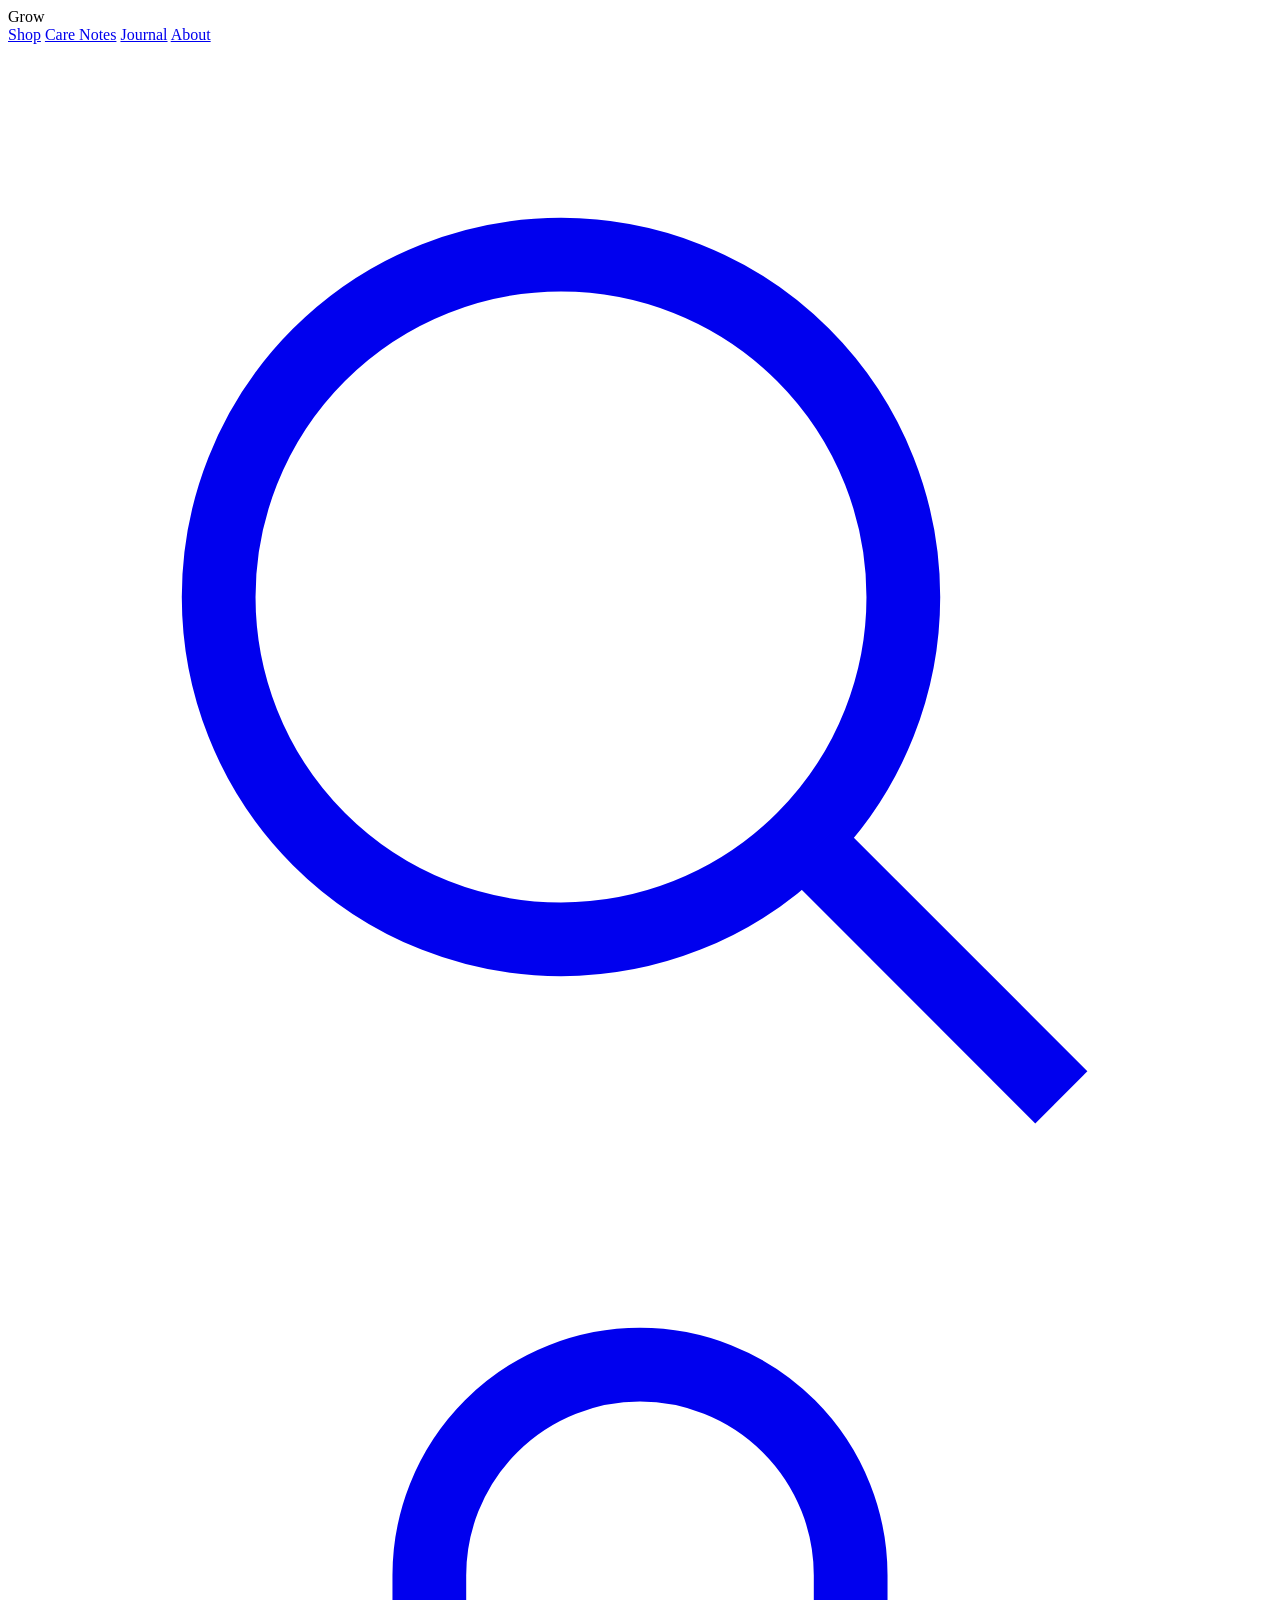
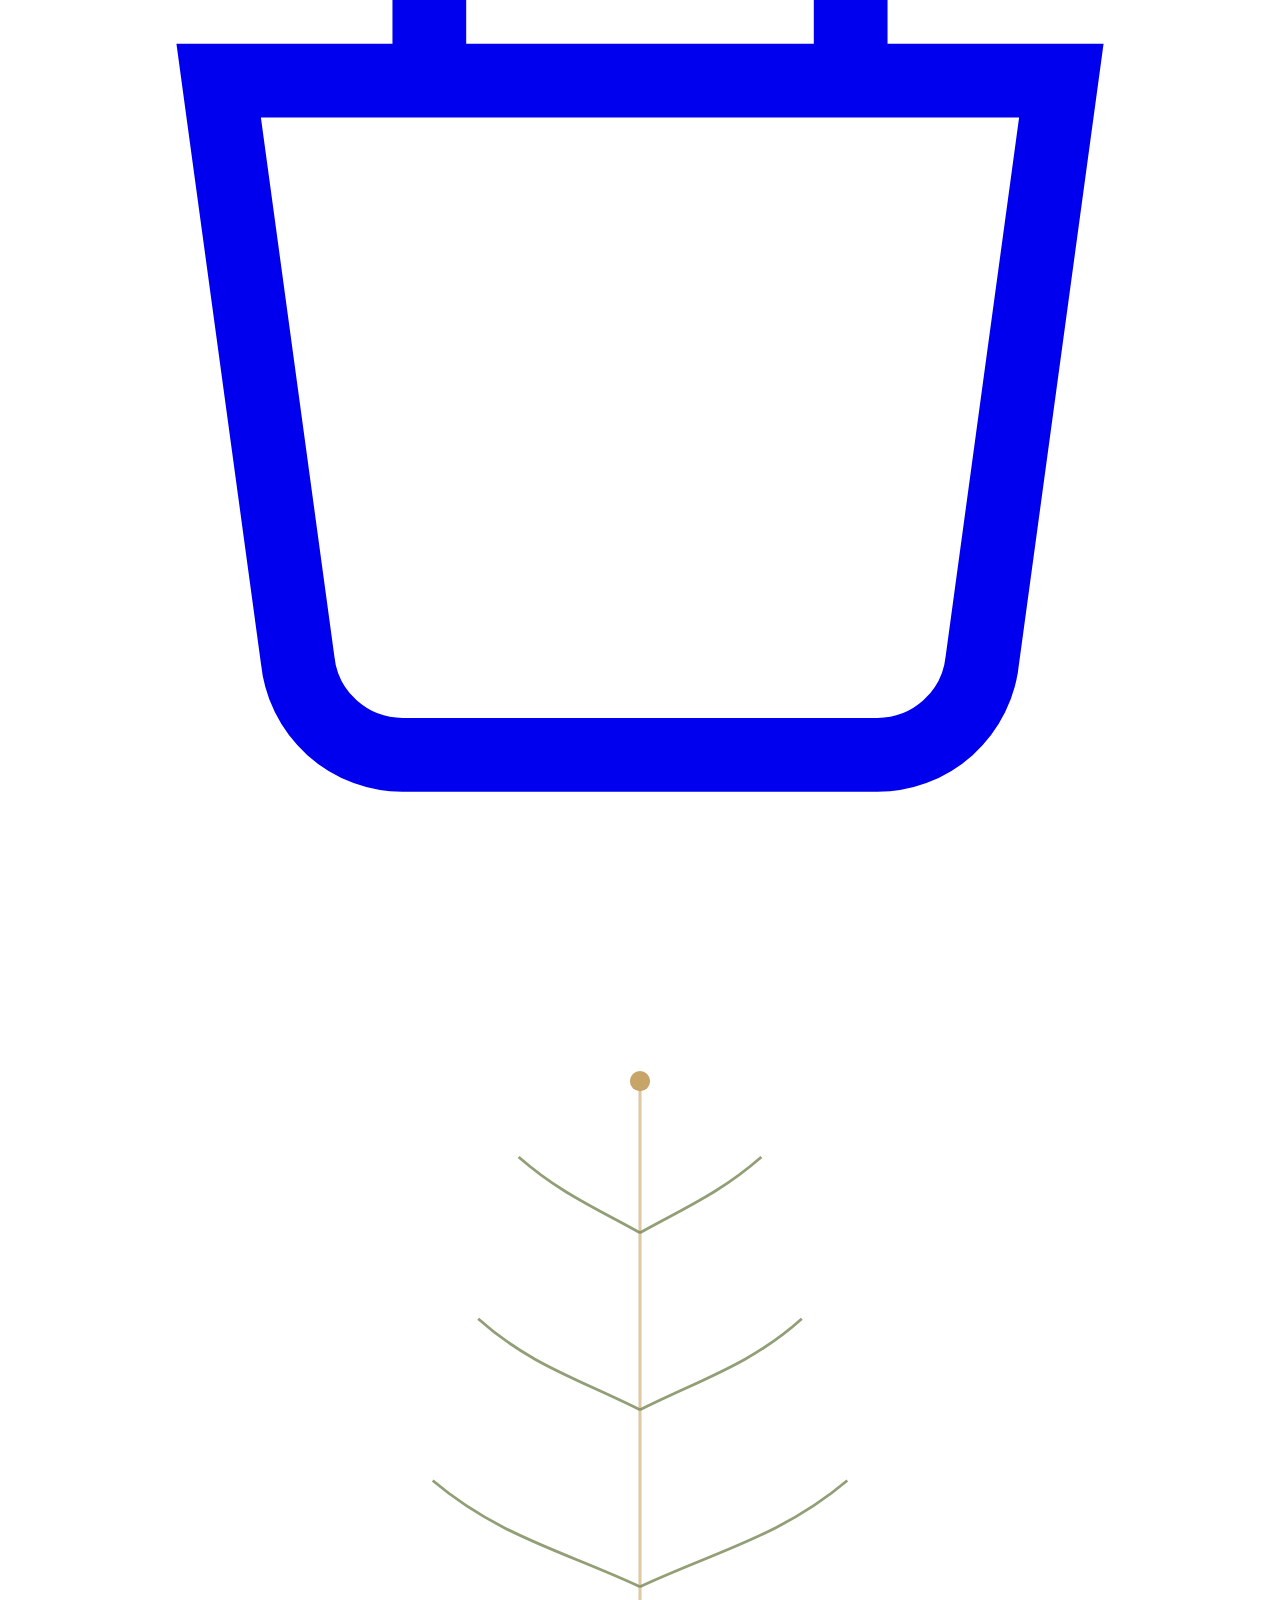
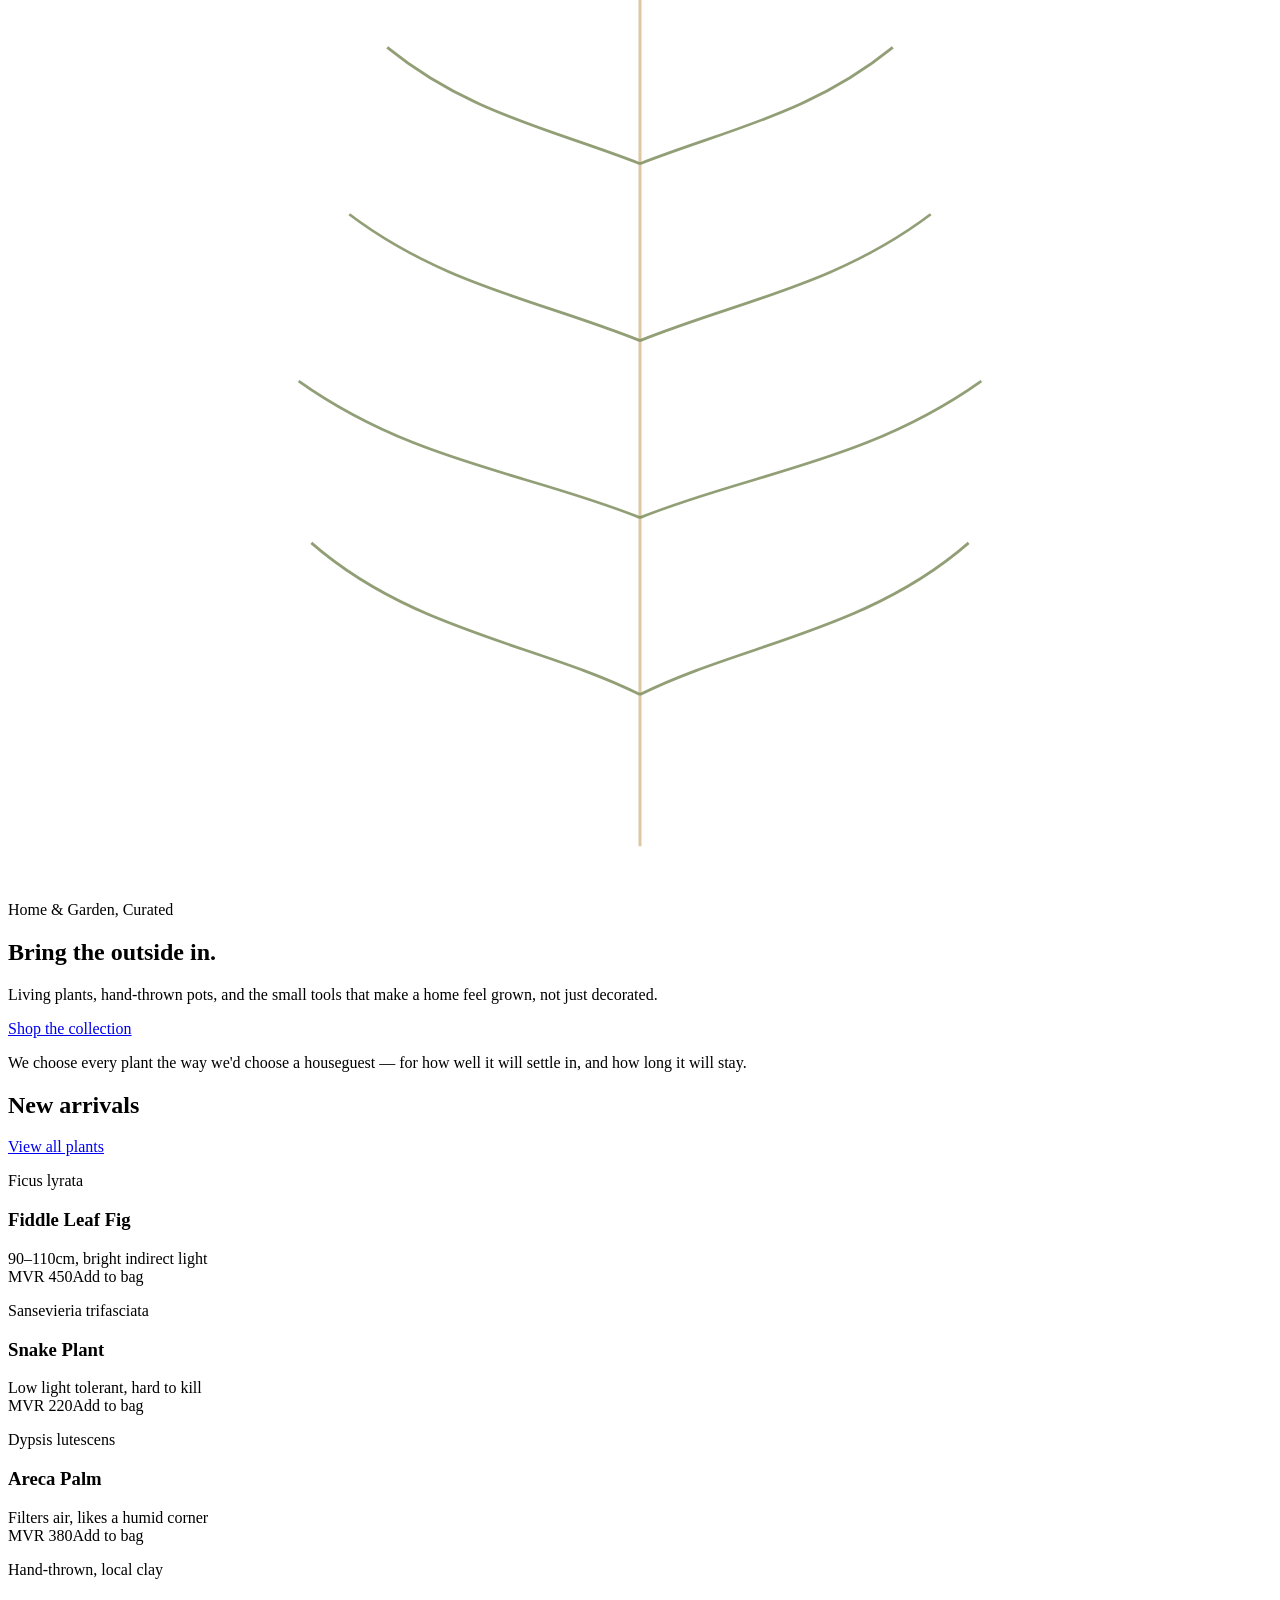
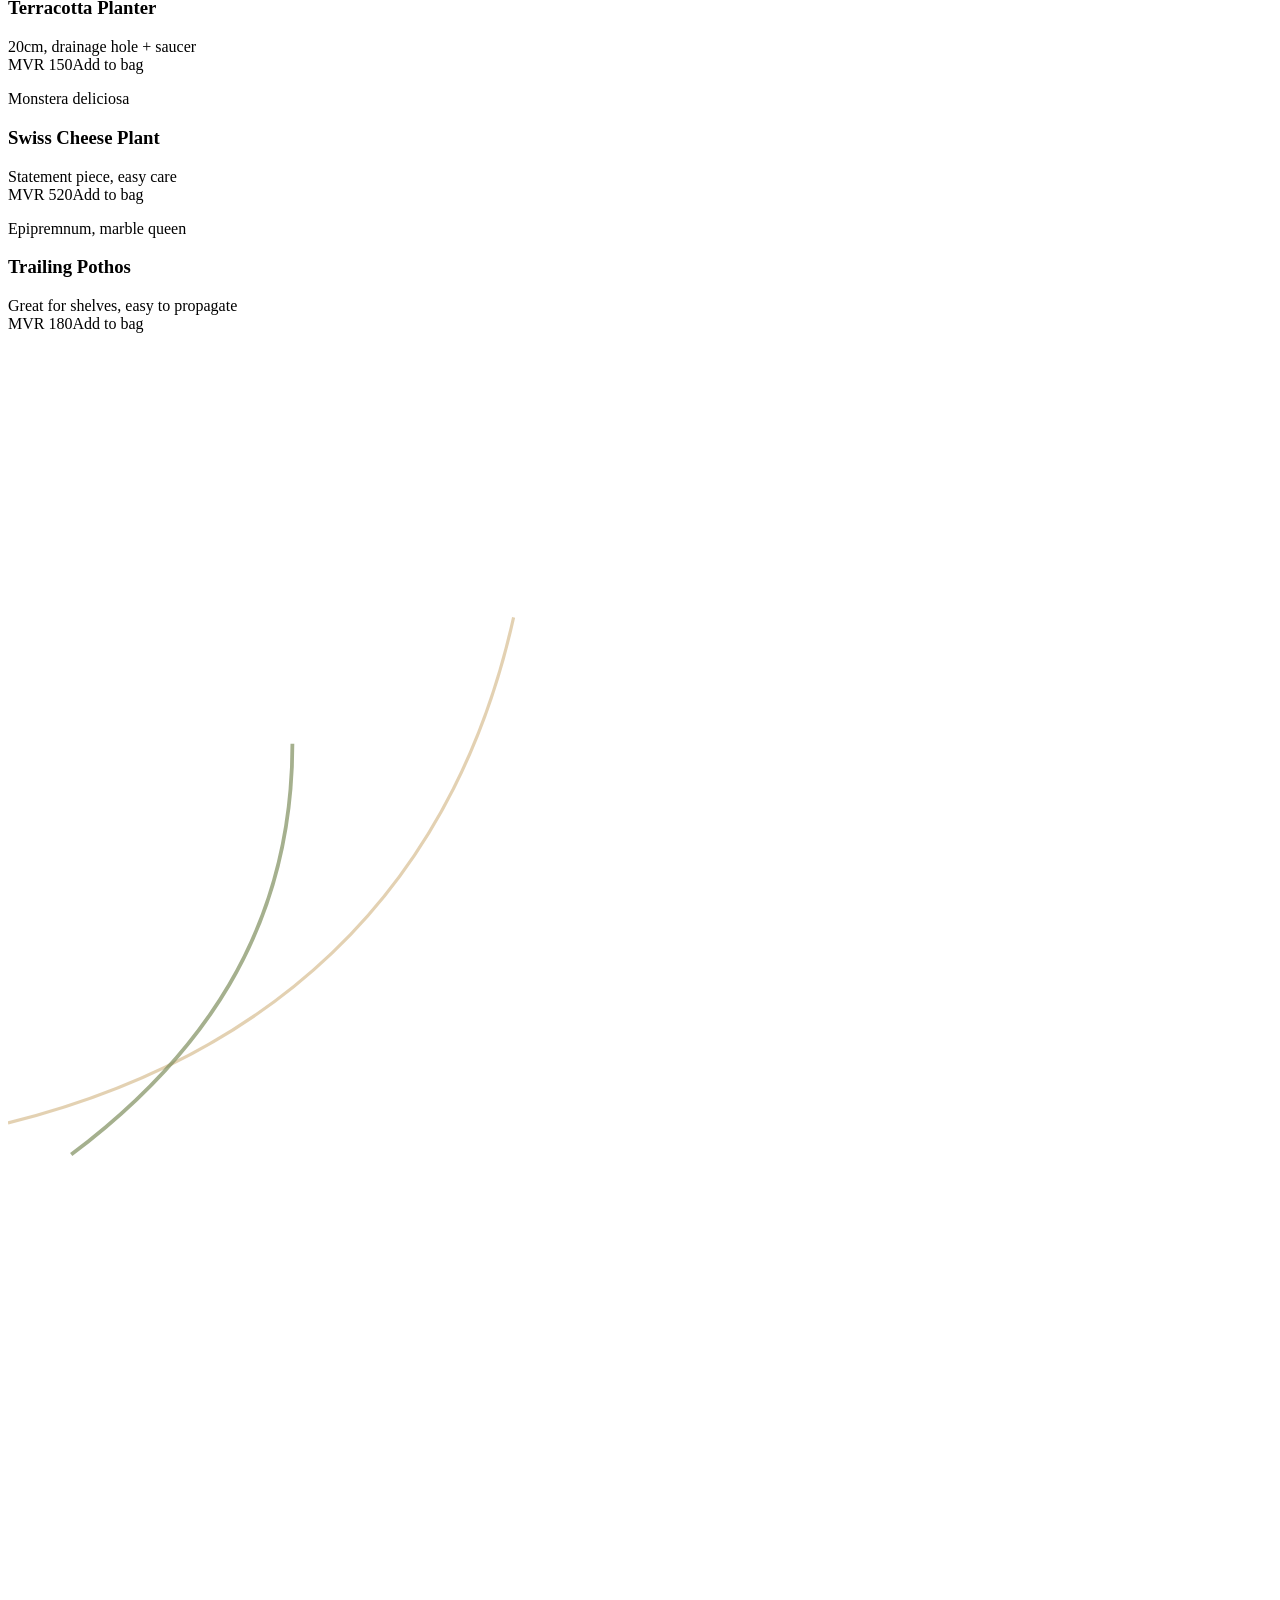
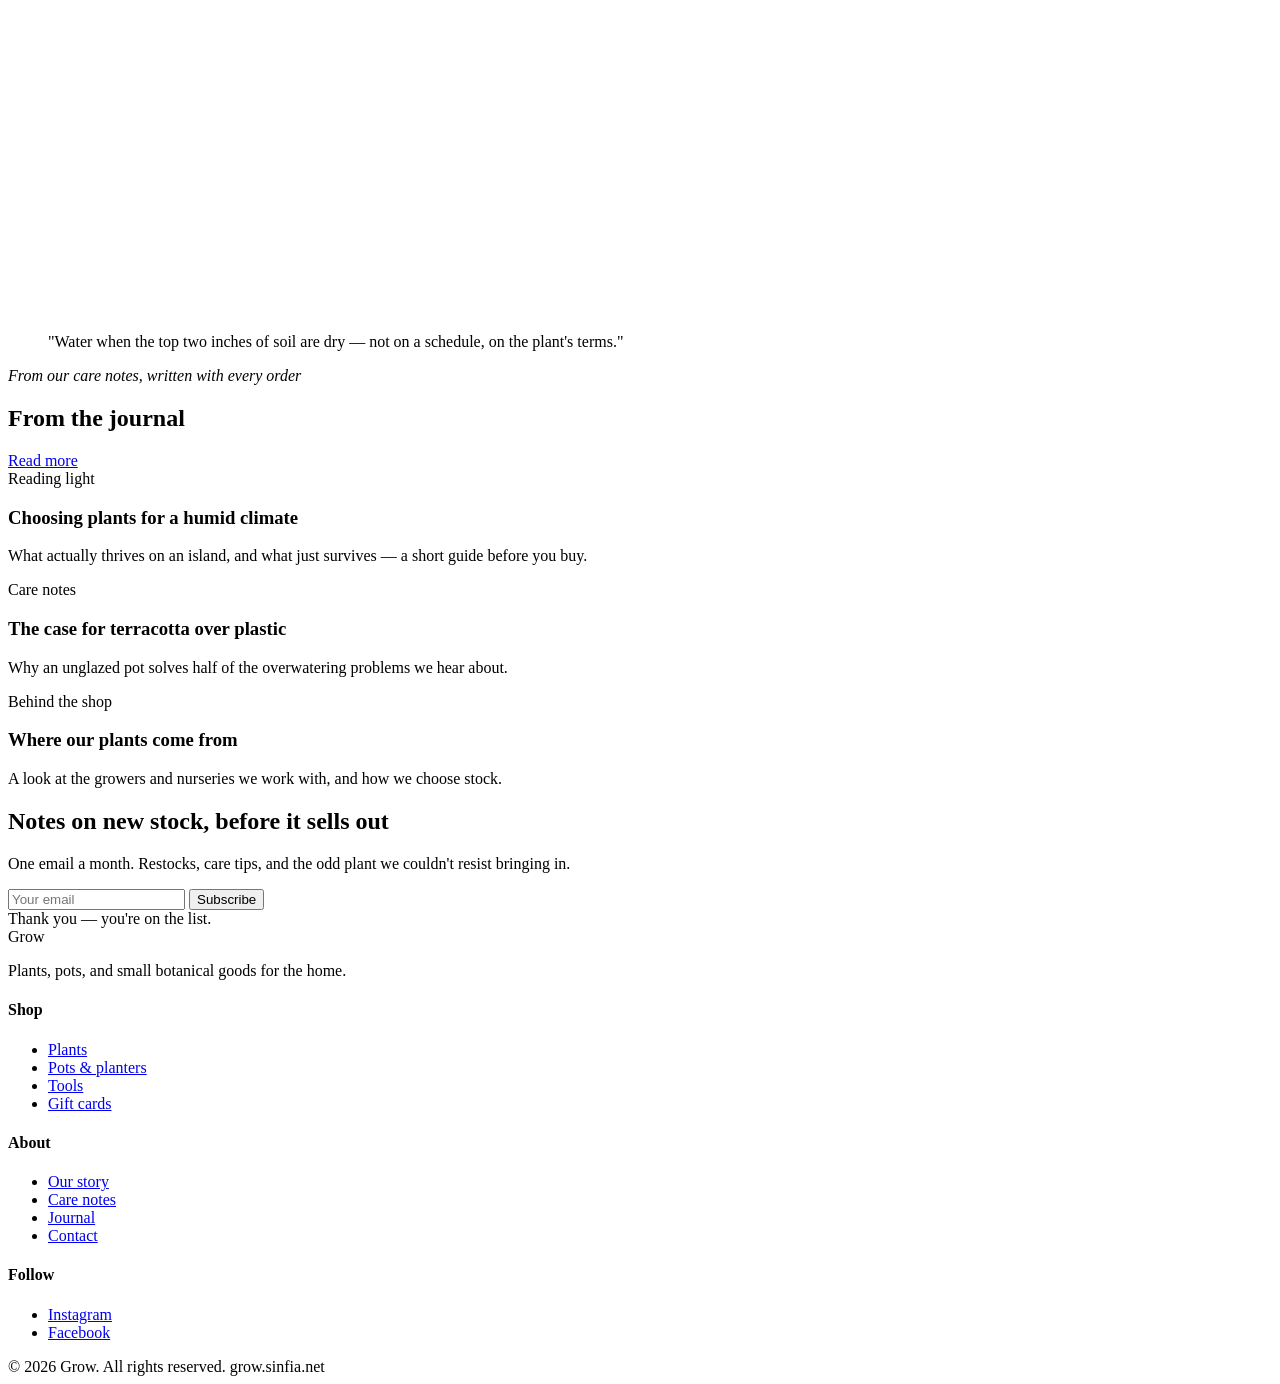
==== index.html @ 5f8b15dd "Add files via upload" ====
<!DOCTYPE html>
<html lang="en">
<head>
<meta charset="UTF-8">
<meta name="viewport" content="width=device-width, initial-scale=1.0">
<title>Grow — Plants &amp; Home Botanicals</title>
<meta name="description" content="Living plants, hand-thrown pots, and small botanical goods for the home.">
<link rel="preconnect" href="https://fonts.googleapis.com">
<link rel="preconnect" href="https://fonts.gstatic.com" crossorigin>
<link href="https://fonts.googleapis.com/css2?family=Fraunces:ital,opsz,wght@0,9..144,300;0,9..144,450;0,9..144,560;1,9..144,450&family=EB+Garamond:ital,wght@0,400;0,500;1,400&display=swap" rel="stylesheet">
<link rel="stylesheet" href="assets/css/style.css">
</head>
<body>

<header>
  <nav class="nav">
    <div class="logo">Grow</div>
    <div class="links">
      <a href="#shop">Shop</a>
      <a href="#care">Care Notes</a>
      <a href="#journal">Journal</a>
      <a href="#about">About</a>
    </div>
    <div class="side">
      <a href="#search" aria-label="Search">
        <svg class="icon" viewBox="0 0 24 24" fill="none" stroke="currentColor" stroke-width="1.4"><circle cx="10.5" cy="10.5" r="6.5"/><line x1="20" y1="20" x2="15.3" y2="15.3"/></svg>
      </a>
      <a href="#cart" aria-label="Cart">
        <svg class="icon" viewBox="0 0 24 24" fill="none" stroke="currentColor" stroke-width="1.4"><path d="M4 7h16l-1.5 11a2 2 0 0 1-2 1.8H7.5a2 2 0 0 1-2-1.8L4 7z"/><path d="M8 7V5a4 4 0 0 1 8 0v2"/></svg>
      </a>
    </div>
  </nav>
</header>

<section class="hero">
  <svg class="hero-fern" viewBox="0 0 500 600" fill="none">
    <path d="M250 580 C 250 420, 250 260, 250 40" stroke="#c7a467" stroke-width="1.2" opacity="0.6"/>
    <g stroke="#7f8f5f" stroke-width="1.1" fill="none" opacity="0.85">
      <path d="M250 520 C 210 500, 160 495, 120 460"/>
      <path d="M250 520 C 290 500, 340 495, 380 460"/>
      <path d="M250 450 C 205 432, 160 428, 115 396"/>
      <path d="M250 450 C 295 432, 340 428, 385 396"/>
      <path d="M250 380 C 210 364, 172 358, 135 330"/>
      <path d="M250 380 C 290 364, 328 358, 365 330"/>
      <path d="M250 310 C 214 296, 182 290, 150 264"/>
      <path d="M250 310 C 286 296, 318 290, 350 264"/>
      <path d="M250 240 C 220 226, 194 220, 168 198"/>
      <path d="M250 240 C 280 226, 306 220, 332 198"/>
      <path d="M250 170 C 226 158, 206 152, 186 134"/>
      <path d="M250 170 C 274 158, 294 152, 314 134"/>
      <path d="M250 100 C 232 90, 218 84, 202 70"/>
      <path d="M250 100 C 268 90, 282 84, 298 70"/>
    </g>
    <circle cx="250" cy="40" r="4" fill="#c7a467"/>
  </svg>
  <div class="hero-inner">
    <div class="hero-eyebrow">Home &amp; Garden, Curated</div>
    <h1>Bring the outside in.</h1>
    <p>Living plants, hand-thrown pots, and the small tools that make a home feel grown, not just decorated.</p>
    <a class="btn" href="#shop">Shop the collection</a>
  </div>
</section>

<section class="statement wrap">
  <p>We choose every plant the way we'd choose a <span>houseguest</span> — for how well it will settle in, and how long it will stay.</p>
</section>

<section class="block wrap" id="shop">
  <div class="section-head">
    <h2>New arrivals</h2>
    <a href="#all">View all plants</a>
  </div>
  <div class="grid">

    <div class="card">
      <figure>
        <img src="assets/images/products/fiddle-leaf-fig.jpg" alt="Fiddle Leaf Fig in a terracotta pot" loading="lazy" onerror="this.style.display='none'">
      </figure>
      <div>
        <span class="tag">Ficus lyrata</span>
        <h3>Fiddle Leaf Fig</h3>
      </div>
      <div class="meta"><span>90–110cm, bright indirect light</span></div>
      <div class="meta"><span class="price">MVR 450</span><span>Add to bag</span></div>
    </div>

    <div class="card">
      <figure>
        <img src="assets/images/products/snake-plant.jpg" alt="Snake Plant, Sansevieria trifasciata" loading="lazy" onerror="this.style.display='none'">
      </figure>
      <div>
        <span class="tag">Sansevieria trifasciata</span>
        <h3>Snake Plant</h3>
      </div>
      <div class="meta"><span>Low light tolerant, hard to kill</span></div>
      <div class="meta"><span class="price">MVR 220</span><span>Add to bag</span></div>
    </div>

    <div class="card">
      <figure>
        <img src="assets/images/products/areca-palm.jpg" alt="Areca Palm in a floor planter" loading="lazy" onerror="this.style.display='none'">
      </figure>
      <div>
        <span class="tag">Dypsis lutescens</span>
        <h3>Areca Palm</h3>
      </div>
      <div class="meta"><span>Filters air, likes a humid corner</span></div>
      <div class="meta"><span class="price">MVR 380</span><span>Add to bag</span></div>
    </div>

    <div class="card">
      <figure>
        <img src="assets/images/products/terracotta-planter.jpg" alt="Hand-thrown terracotta planter" loading="lazy" onerror="this.style.display='none'">
      </figure>
      <div>
        <span class="tag">Hand-thrown, local clay</span>
        <h3>Terracotta Planter</h3>
      </div>
      <div class="meta"><span>20cm, drainage hole + saucer</span></div>
      <div class="meta"><span class="price">MVR 150</span><span>Add to bag</span></div>
    </div>

    <div class="card">
      <figure>
        <img src="assets/images/products/monstera.jpg" alt="Monstera deliciosa, Swiss Cheese Plant" loading="lazy" onerror="this.style.display='none'">
      </figure>
      <div>
        <span class="tag">Monstera deliciosa</span>
        <h3>Swiss Cheese Plant</h3>
      </div>
      <div class="meta"><span>Statement piece, easy care</span></div>
      <div class="meta"><span class="price">MVR 520</span><span>Add to bag</span></div>
    </div>

    <div class="card">
      <figure>
        <img src="assets/images/products/pothos.jpg" alt="Trailing Pothos, marble queen" loading="lazy" onerror="this.style.display='none'">
      </figure>
      <div>
        <span class="tag">Epipremnum, marble queen</span>
        <h3>Trailing Pothos</h3>
      </div>
      <div class="meta"><span>Great for shelves, easy to propagate</span></div>
      <div class="meta"><span class="price">MVR 180</span><span>Add to bag</span></div>
    </div>

  </div>
</section>

<section class="banner" id="care">
  <svg class="banner-leaf" viewBox="0 0 400 500" fill="none">
    <path d="M0 250 C 80 230, 140 180, 160 90" stroke="#c7a467" stroke-width="1" opacity="0.5"/>
    <path d="M20 260 C 60 230, 90 190, 90 130" stroke="#7f8f5f" stroke-width="1.2" opacity="0.7"/>
  </svg>
  <div class="banner-inner wrap">
    <blockquote>"Water when the top two inches of soil are dry — not on a schedule, on the plant's terms."</blockquote>
    <cite>From our care notes, written with every order</cite>
  </div>
</section>

<section class="block wrap" id="journal">
  <div class="section-head">
    <h2>From the journal</h2>
    <a href="#all-journal">Read more</a>
  </div>
  <div class="journal-grid">
    <div class="journal-card">
      <span class="date">Reading light</span>
      <h3>Choosing plants for a humid climate</h3>
      <p>What actually thrives on an island, and what just survives — a short guide before you buy.</p>
    </div>
    <div class="journal-card">
      <span class="date">Care notes</span>
      <h3>The case for terracotta over plastic</h3>
      <p>Why an unglazed pot solves half of the overwatering problems we hear about.</p>
    </div>
    <div class="journal-card">
      <span class="date">Behind the shop</span>
      <h3>Where our plants come from</h3>
      <p>A look at the growers and nurseries we work with, and how we choose stock.</p>
    </div>
  </div>
</section>

<section class="newsletter" id="about">
  <div class="wrap">
    <h2>Notes on new stock, before it sells out</h2>
    <p>One email a month. Restocks, care tips, and the odd plant we couldn't resist bringing in.</p>
    <form id="signup-form">
      <input type="email" placeholder="Your email" required aria-label="Email address">
      <button type="submit">Subscribe</button>
    </form>
    <div class="note" id="signup-note">Thank you — you're on the list.</div>
  </div>
</section>

<footer>
  <div class="wrap">
    <div class="footer-grid">
      <div>
        <div class="footer-logo">Grow</div>
        <p class="footer-tag">Plants, pots, and small botanical goods for the home.</p>
      </div>
      <div>
        <h4>Shop</h4>
        <ul>
          <li><a href="#">Plants</a></li>
          <li><a href="#">Pots &amp; planters</a></li>
          <li><a href="#">Tools</a></li>
          <li><a href="#">Gift cards</a></li>
        </ul>
      </div>
      <div>
        <h4>About</h4>
        <ul>
          <li><a href="#">Our story</a></li>
          <li><a href="#">Care notes</a></li>
          <li><a href="#">Journal</a></li>
          <li><a href="#">Contact</a></li>
        </ul>
      </div>
      <div>
        <h4>Follow</h4>
        <ul>
          <li><a href="#">Instagram</a></li>
          <li><a href="#">Facebook</a></li>
        </ul>
      </div>
    </div>
    <div class="footer-bottom">
      <span>© 2026 Grow. All rights reserved.</span>
      <span>grow.sinfia.net</span>
    </div>
  </div>
</footer>

<script src="assets/js/main.js"></script>

</body>
</html>
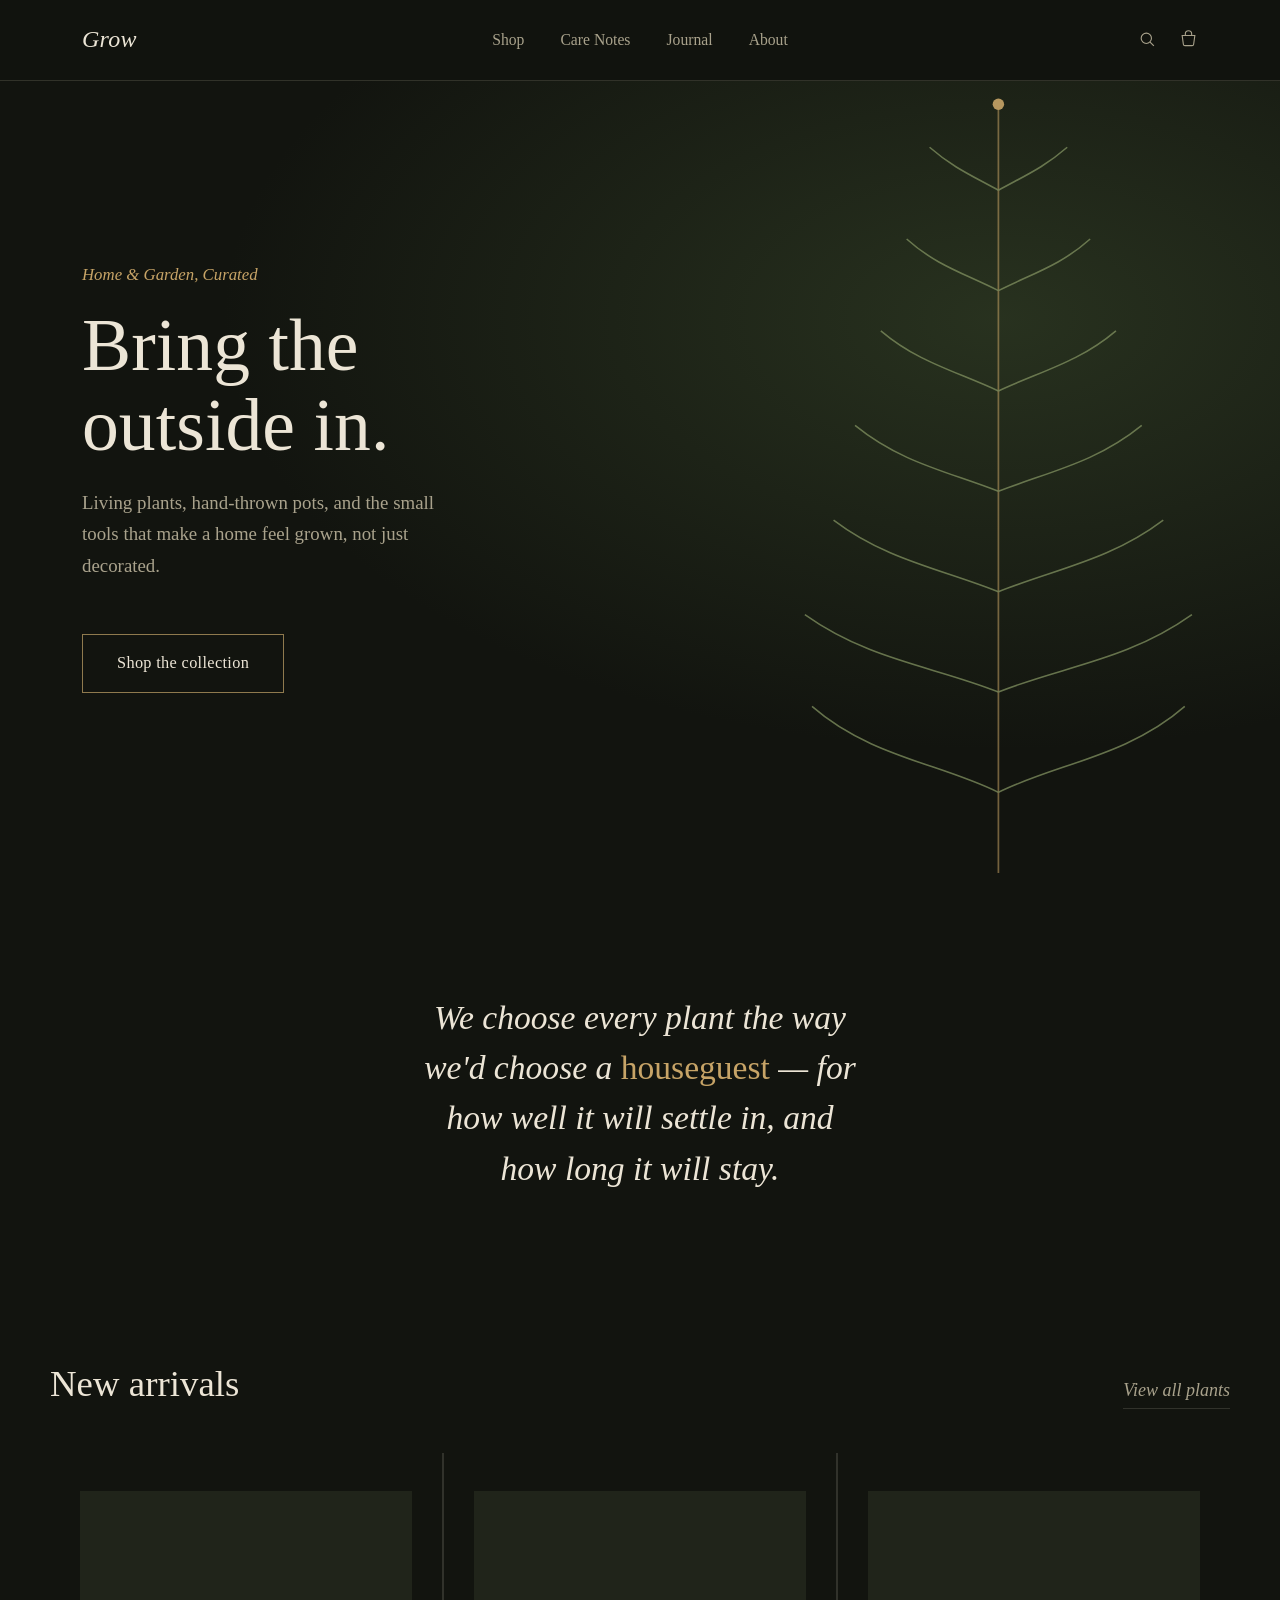
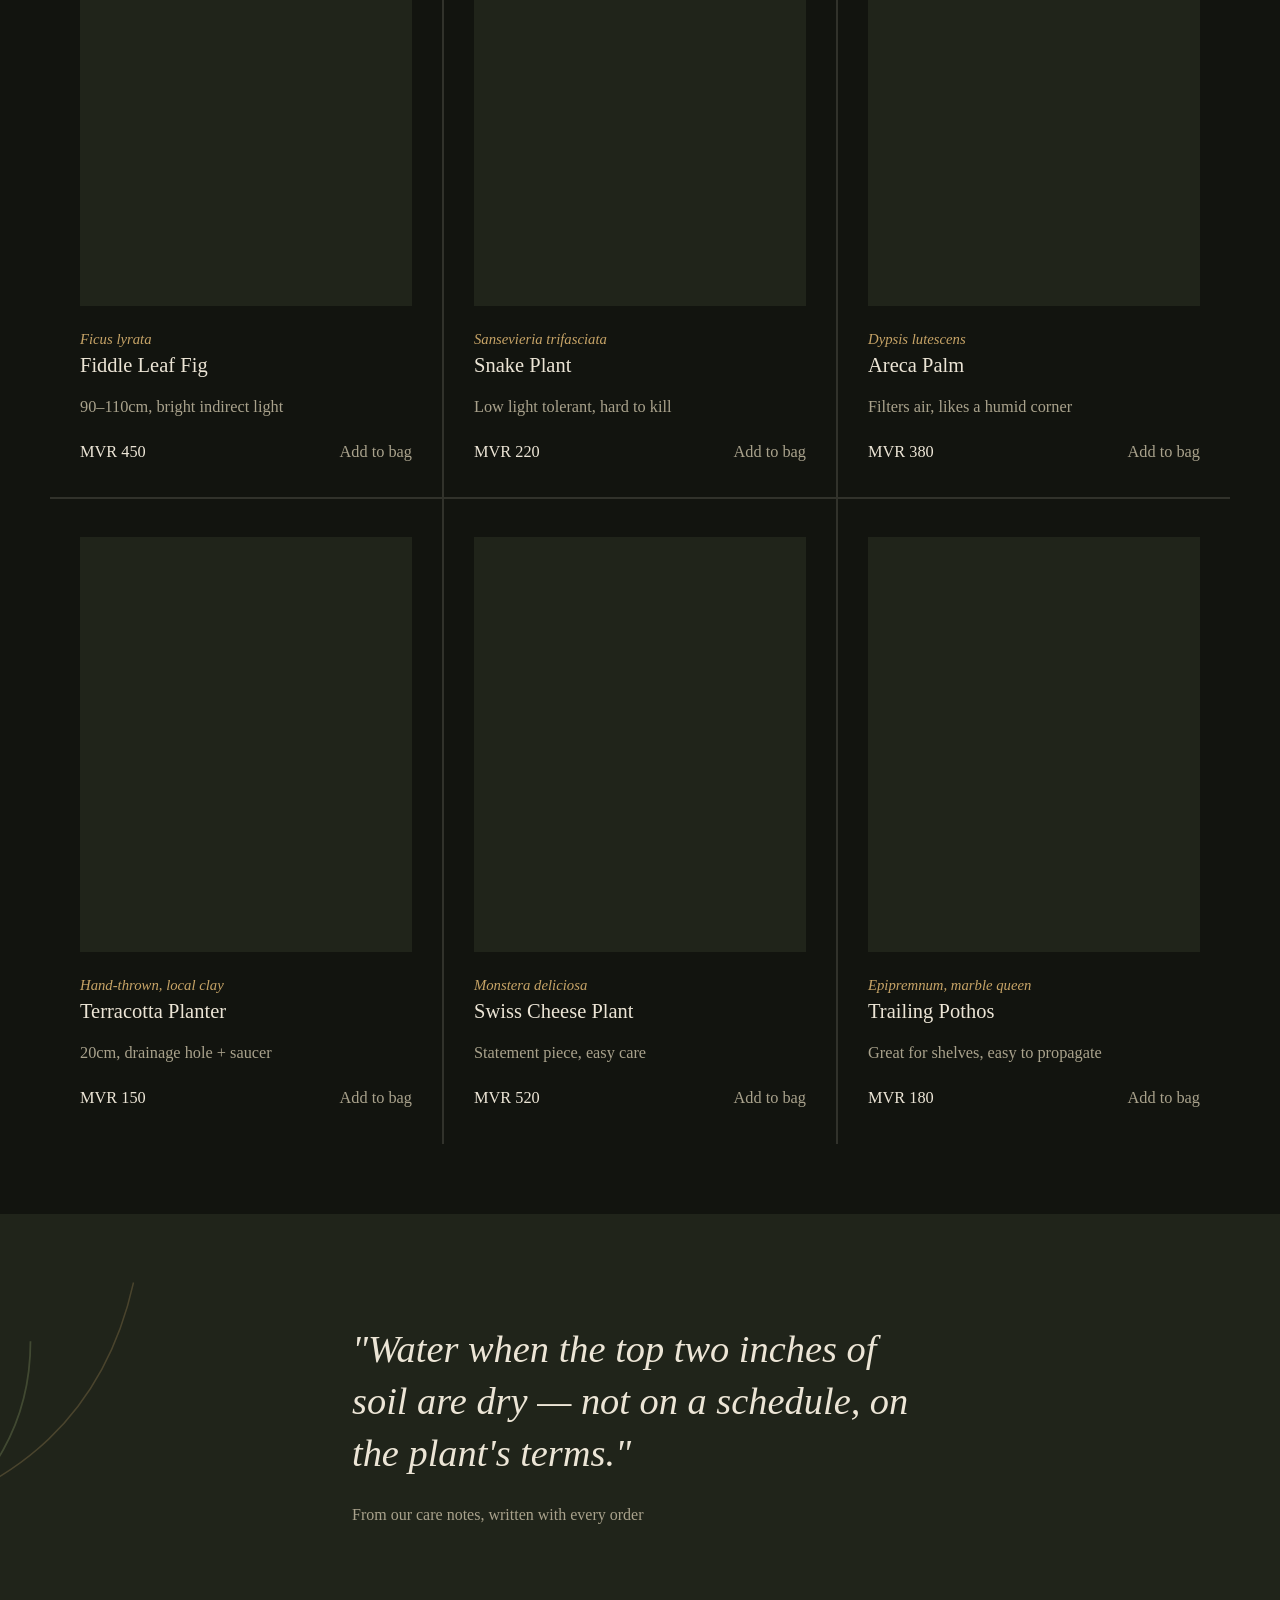
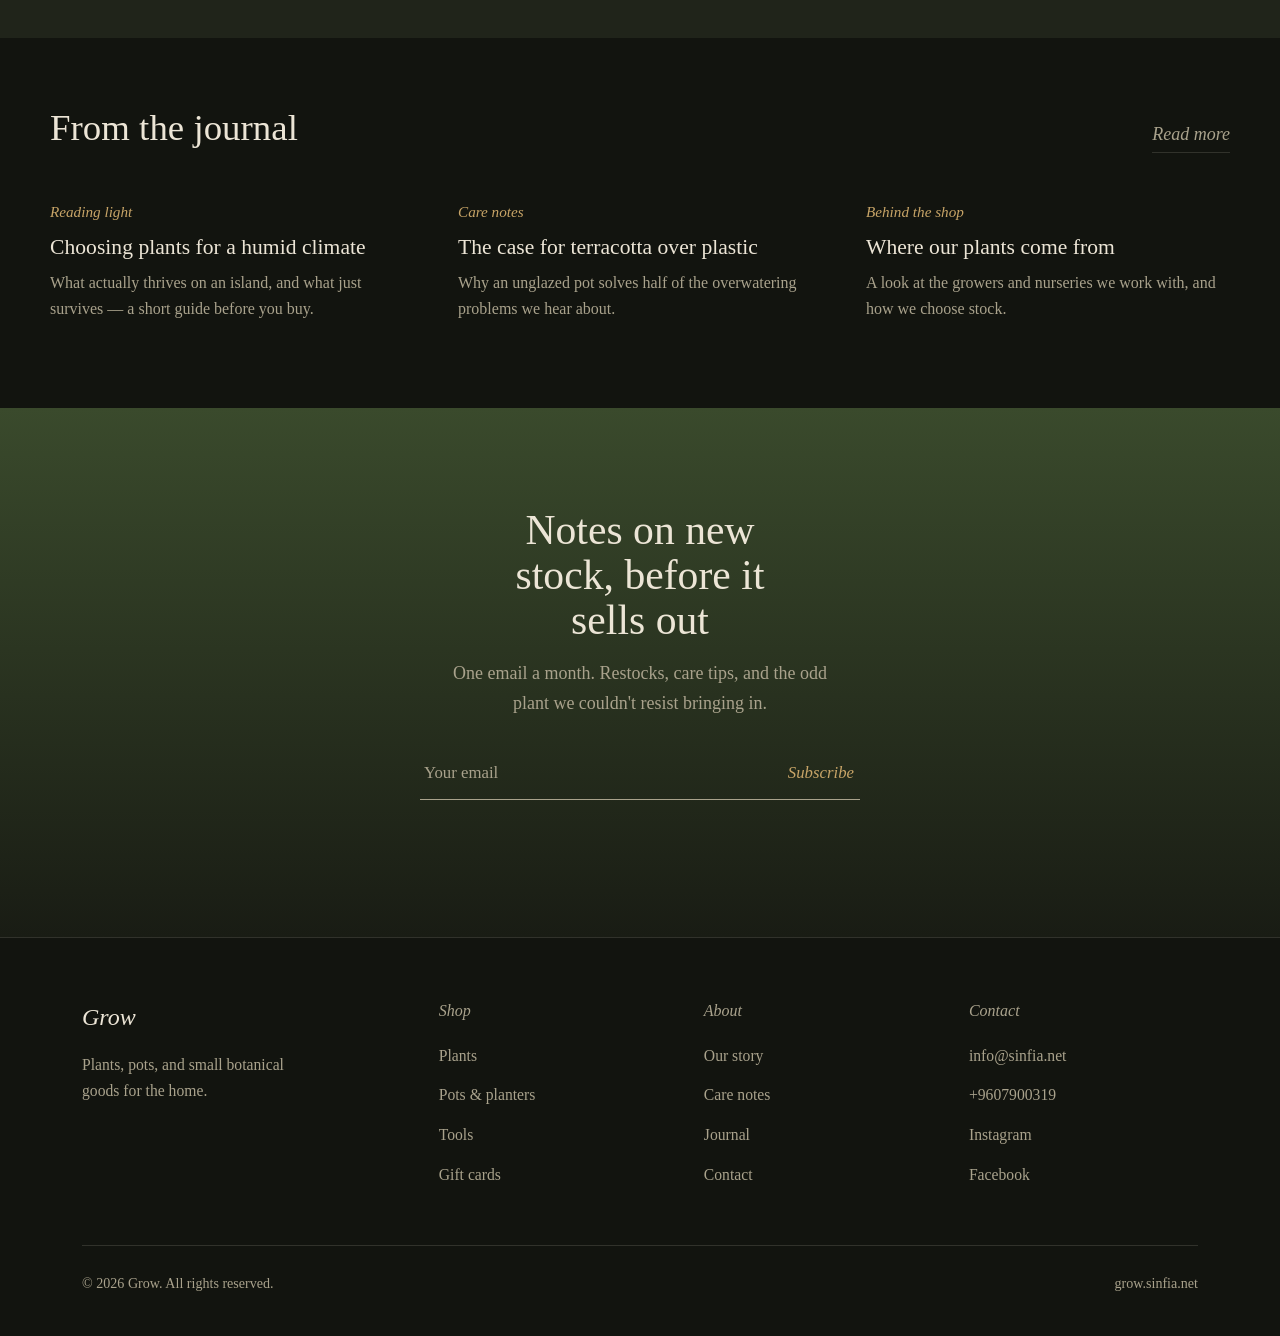
==== commit ed778235: "Change 'Follow' to 'Contact' and add contact details Updated heading from 'Follow' to 'Contact' and " ====
--- a/index.html
+++ b/index.html
@@ -220,8 +220,10 @@
         </ul>
       </div>
       <div>
-        <h4>Follow</h4>
+        <h4>Contact</h4>
         <ul>
+          <li><a href="mailto:info@sinfia.net">info@sinfia.net</a></li>
+          <li><a href="tel:+9607900319">+9607900319</a></li>
           <li><a href="#">Instagram</a></li>
           <li><a href="#">Facebook</a></li>
         </ul>
--- a/assets/css/style.css
+++ b/assets/css/style.css
@@ -0,0 +1,337 @@
+:root{
+    --bg: #12140f;
+    --bg-alt: #191c14;
+    --panel: #20241a;
+    --ink: #ece5d6;
+    --ink-dim: #a9a28c;
+    --gold: #c7a467;
+    --gold-dim: #8f7a4e;
+    --green: #3a4a2c;
+    --line: rgba(236,229,214,0.14);
+    --maxw: 1180px;
+  }
+  *{box-sizing:border-box;}
+  html{scroll-behavior:smooth;}
+  body{
+    margin:0;
+    background:var(--bg);
+    color:var(--ink);
+    font-family:'EB Garamond', serif;
+    font-size:18px;
+    line-height:1.65;
+    -webkit-font-smoothing:antialiased;
+  }
+  h1,h2,h3,.display{
+    font-family:'Fraunces', serif;
+    font-weight:450;
+    line-height:1.08;
+    margin:0;
+    letter-spacing:0.001em;
+  }
+  a{color:inherit;text-decoration:none;}
+  img,svg{display:block;max-width:100%;}
+  .wrap{max-width:var(--maxw); margin:0 auto; padding:0 32px;}
+  @media (max-width:640px){ .wrap{padding:0 20px;} }
+
+  /* -------- header -------- */
+  header{
+    position:sticky; top:0; z-index:40;
+    background:rgba(18,20,15,0.86);
+    backdrop-filter:blur(8px);
+    border-bottom:1px solid var(--line);
+  }
+  .nav{
+    display:grid;
+    grid-template-columns:1fr auto 1fr;
+    align-items:center;
+    padding:20px 32px;
+    max-width:var(--maxw);
+    margin:0 auto;
+    gap:16px;
+  }
+  .nav .logo{
+    font-family:'Fraunces', serif;
+    font-size:1.5rem;
+    font-style:italic;
+    font-weight:450;
+    letter-spacing:0.01em;
+  }
+  .nav .links{
+    display:flex; gap:36px; justify-content:center;
+    font-size:0.98rem;
+  }
+  .nav .links a{ color:var(--ink-dim); transition:color .25s ease; }
+  .nav .links a:hover{ color:var(--ink); }
+  .nav .side{ display:flex; gap:22px; justify-content:flex-end; align-items:center; }
+  .nav .side a{ color:var(--ink-dim); }
+  .nav .side a:hover{ color:var(--ink); }
+  .icon{ width:19px; height:19px; }
+  @media (max-width:820px){
+    .nav{ grid-template-columns:1fr auto; }
+    .nav .links{ display:none; }
+  }
+
+  /* -------- hero -------- */
+  .hero{
+    position:relative;
+    min-height:88vh;
+    display:flex;
+    align-items:center;
+    overflow:hidden;
+    background:
+      radial-gradient(ellipse at 78% 30%, rgba(58,74,44,0.55), transparent 55%),
+      var(--bg);
+  }
+  .hero-fern{
+    position:absolute;
+    right:-6%;
+    top:50%;
+    transform:translateY(-50%);
+    width:56%;
+    opacity:0.9;
+    pointer-events:none;
+  }
+  @media (max-width:900px){
+    .hero-fern{ width:85%; right:-20%; opacity:0.5; }
+  }
+  .hero-inner{
+    position:relative;
+    z-index:2;
+    max-width:var(--maxw);
+    margin:0 auto;
+    padding:0 32px;
+    width:100%;
+  }
+  .hero-eyebrow{
+    color:var(--gold);
+    font-family:'EB Garamond', serif;
+    font-style:italic;
+    font-size:1.05rem;
+    margin-bottom:18px;
+  }
+  .hero h1{
+    font-size:clamp(2.6rem, 6vw, 4.6rem);
+    max-width:11ch;
+    color:var(--ink);
+  }
+  .hero p{
+    max-width:38ch;
+    color:var(--ink-dim);
+    font-size:1.18rem;
+    margin-top:22px;
+  }
+  .btn{
+    display:inline-block;
+    margin-top:34px;
+    padding:15px 34px;
+    border:1px solid var(--gold-dim);
+    color:var(--ink);
+    font-family:'EB Garamond', serif;
+    font-size:1.02rem;
+    letter-spacing:0.02em;
+    transition:background .25s ease, border-color .25s ease, color .25s ease;
+  }
+  .btn:hover{ background:var(--gold); border-color:var(--gold); color:#171a11; }
+  .btn.ghost{ border-color:var(--line); color:var(--ink-dim); }
+  .btn.ghost:hover{ border-color:var(--ink-dim); color:var(--ink); background:transparent; }
+
+  /* -------- intro statement -------- */
+  .statement{
+    padding:120px 0 100px;
+    text-align:center;
+  }
+  .statement p{
+    font-family:'Fraunces', serif;
+    font-style:italic;
+    font-weight:400;
+    font-size:clamp(1.5rem, 3vw, 2.1rem);
+    line-height:1.5;
+    max-width:26ch;
+    margin:0 auto;
+    color:var(--ink);
+  }
+  .statement span{ color:var(--gold); font-style:normal; }
+
+  /* -------- section headers -------- */
+  .section-head{
+    display:flex;
+    justify-content:space-between;
+    align-items:baseline;
+    margin-bottom:44px;
+    gap:20px;
+    flex-wrap:wrap;
+  }
+  .section-head h2{ font-size:clamp(1.7rem,3vw,2.3rem); }
+  .section-head a{
+    color:var(--ink-dim);
+    font-style:italic;
+    border-bottom:1px solid var(--line);
+    padding-bottom:2px;
+  }
+  .section-head a:hover{ color:var(--gold); border-color:var(--gold-dim); }
+
+  section.block{ padding:70px 0; }
+
+  /* -------- product grid -------- */
+  .grid{
+    display:grid;
+    grid-template-columns:repeat(3, 1fr);
+    gap:2px;
+    background:var(--line);
+  }
+  @media (max-width:820px){ .grid{ grid-template-columns:repeat(2,1fr); } }
+  @media (max-width:520px){ .grid{ grid-template-columns:1fr; } }
+  .card{
+    background:var(--bg);
+    padding:38px 30px 32px;
+    display:flex;
+    flex-direction:column;
+    gap:18px;
+  }
+  .card figure{
+    margin:0;
+    aspect-ratio:4/5;
+    background:var(--panel);
+    display:flex;
+    align-items:center;
+    justify-content:center;
+    overflow:hidden;
+  }
+  .card figure svg{ width:58%; height:58%; }
+  .card figure img{ width:100%; height:100%; object-fit:cover; }
+  .card h3{
+    font-size:1.28rem;
+    font-weight:450;
+  }
+  .card .meta{
+    display:flex;
+    justify-content:space-between;
+    align-items:baseline;
+    color:var(--ink-dim);
+    font-size:1.02rem;
+  }
+  .card .meta .price{ color:var(--ink); font-family:'Fraunces', serif; }
+  .tag{
+    color:var(--gold);
+    font-style:italic;
+    font-size:0.92rem;
+  }
+
+  /* -------- banner -------- */
+  .banner{
+    position:relative;
+    background:var(--panel);
+    padding:110px 0;
+    overflow:hidden;
+  }
+  .banner-leaf{
+    position:absolute;
+    left:-8%;
+    top:-15%;
+    width:46%;
+    opacity:0.5;
+  }
+  .banner-inner{
+    position:relative;
+    z-index:2;
+    max-width:640px;
+  }
+  .banner blockquote{
+    margin:0;
+    font-family:'Fraunces', serif;
+    font-size:clamp(1.6rem,3.4vw,2.4rem);
+    font-style:italic;
+    line-height:1.35;
+  }
+  .banner cite{
+    display:block;
+    margin-top:22px;
+    font-style:normal;
+    color:var(--ink-dim);
+    font-size:1rem;
+  }
+
+  /* -------- journal -------- */
+  .journal-grid{
+    display:grid;
+    grid-template-columns:repeat(3,1fr);
+    gap:44px;
+  }
+  @media (max-width:820px){ .journal-grid{ grid-template-columns:1fr; gap:40px; } }
+  .journal-card .date{ color:var(--gold); font-style:italic; font-size:0.95rem; }
+  .journal-card h3{ font-size:1.35rem; margin-top:10px; }
+  .journal-card p{ color:var(--ink-dim); margin-top:10px; font-size:1rem; }
+
+  /* -------- newsletter -------- */
+  .newsletter{
+    background:linear-gradient(180deg, var(--green), var(--bg-alt));
+    padding:100px 0;
+    text-align:center;
+  }
+  .newsletter h2{ font-size:clamp(1.9rem,3.4vw,2.6rem); max-width:16ch; margin:0 auto; }
+  .newsletter p{ color:var(--ink-dim); margin-top:16px; max-width:42ch; margin-left:auto; margin-right:auto; }
+  .newsletter form{
+    margin:36px auto 0;
+    display:flex;
+    max-width:440px;
+    border-bottom:1px solid var(--ink-dim);
+    padding-bottom:8px;
+  }
+  .newsletter input{
+    flex:1;
+    background:transparent;
+    border:none;
+    color:var(--ink);
+    font-family:'EB Garamond', serif;
+    font-size:1.05rem;
+    padding:8px 4px;
+  }
+  .newsletter input::placeholder{ color:var(--ink-dim); }
+  .newsletter input:focus{ outline:none; }
+  .newsletter button{
+    background:none;
+    border:none;
+    color:var(--gold);
+    font-family:'EB Garamond', serif;
+    font-style:italic;
+    font-size:1.05rem;
+    cursor:pointer;
+  }
+  .newsletter button:hover{ color:var(--ink); }
+  .newsletter .note{ margin-top:14px; font-size:0.9rem; color:var(--ink-dim); opacity:0; transition:opacity .3s ease; }
+  .newsletter .note.show{ opacity:1; }
+
+  /* -------- footer -------- */
+  footer{
+    border-top:1px solid var(--line);
+    padding:60px 0 40px;
+  }
+  .footer-grid{
+    display:grid;
+    grid-template-columns:1.4fr 1fr 1fr 1fr;
+    gap:36px;
+  }
+  @media (max-width:760px){ .footer-grid{ grid-template-columns:1fr 1fr; } }
+  .footer-grid h4{
+    font-family:'EB Garamond', serif;
+    font-style:italic;
+    color:var(--ink-dim);
+    font-weight:400;
+    margin:0 0 16px;
+    font-size:1rem;
+  }
+  .footer-grid ul{ list-style:none; margin:0; padding:0; display:flex; flex-direction:column; gap:10px; }
+  .footer-grid a{ color:var(--ink-dim); font-size:0.98rem; }
+  .footer-grid a:hover{ color:var(--gold); }
+  .footer-logo{ font-family:'Fraunces', serif; font-style:italic; font-size:1.5rem; }
+  .footer-tag{ color:var(--ink-dim); margin-top:14px; max-width:26ch; font-size:0.98rem; }
+  .footer-bottom{
+    display:flex; justify-content:space-between; flex-wrap:wrap; gap:12px;
+    margin-top:56px; padding-top:26px; border-top:1px solid var(--line);
+    color:var(--ink-dim); font-size:0.88rem;
+  }
+
+  @media (prefers-reduced-motion: reduce){
+    html{ scroll-behavior:auto; }
+    *{ transition:none !important; }
+  }
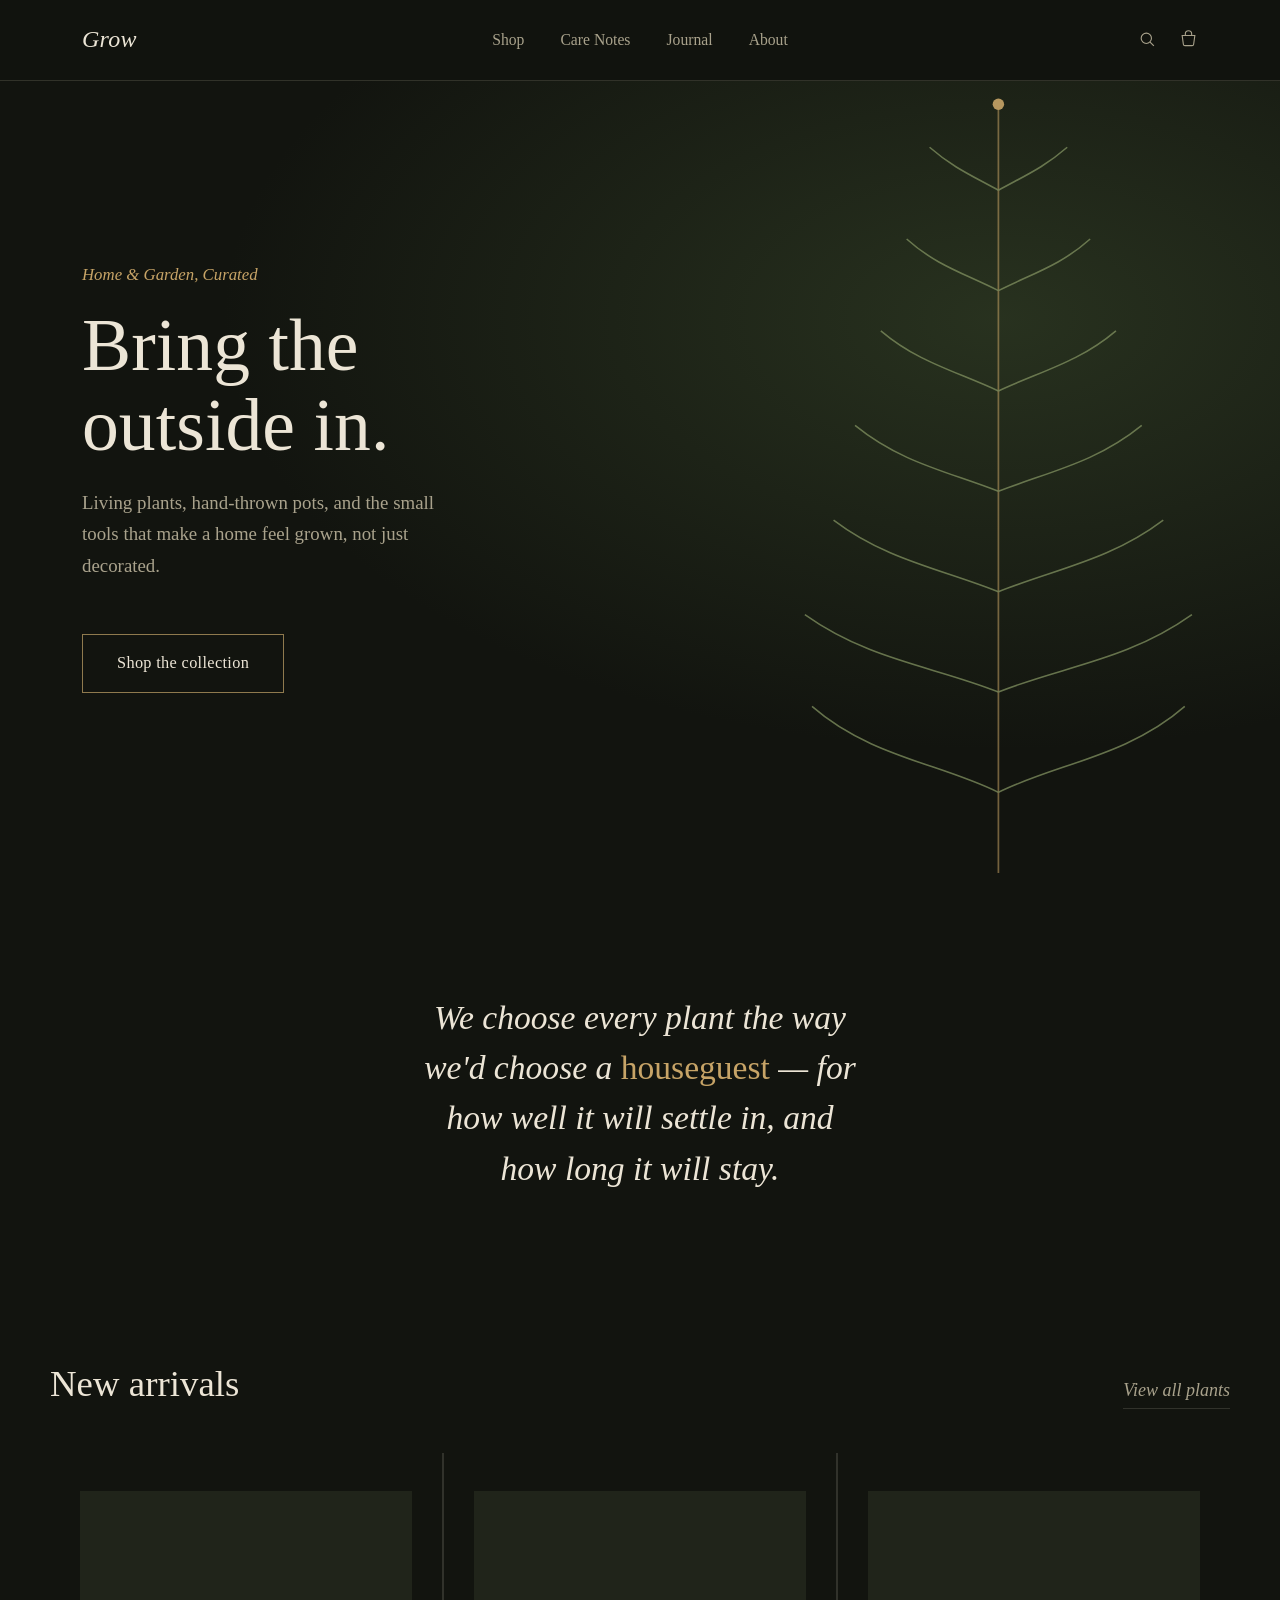
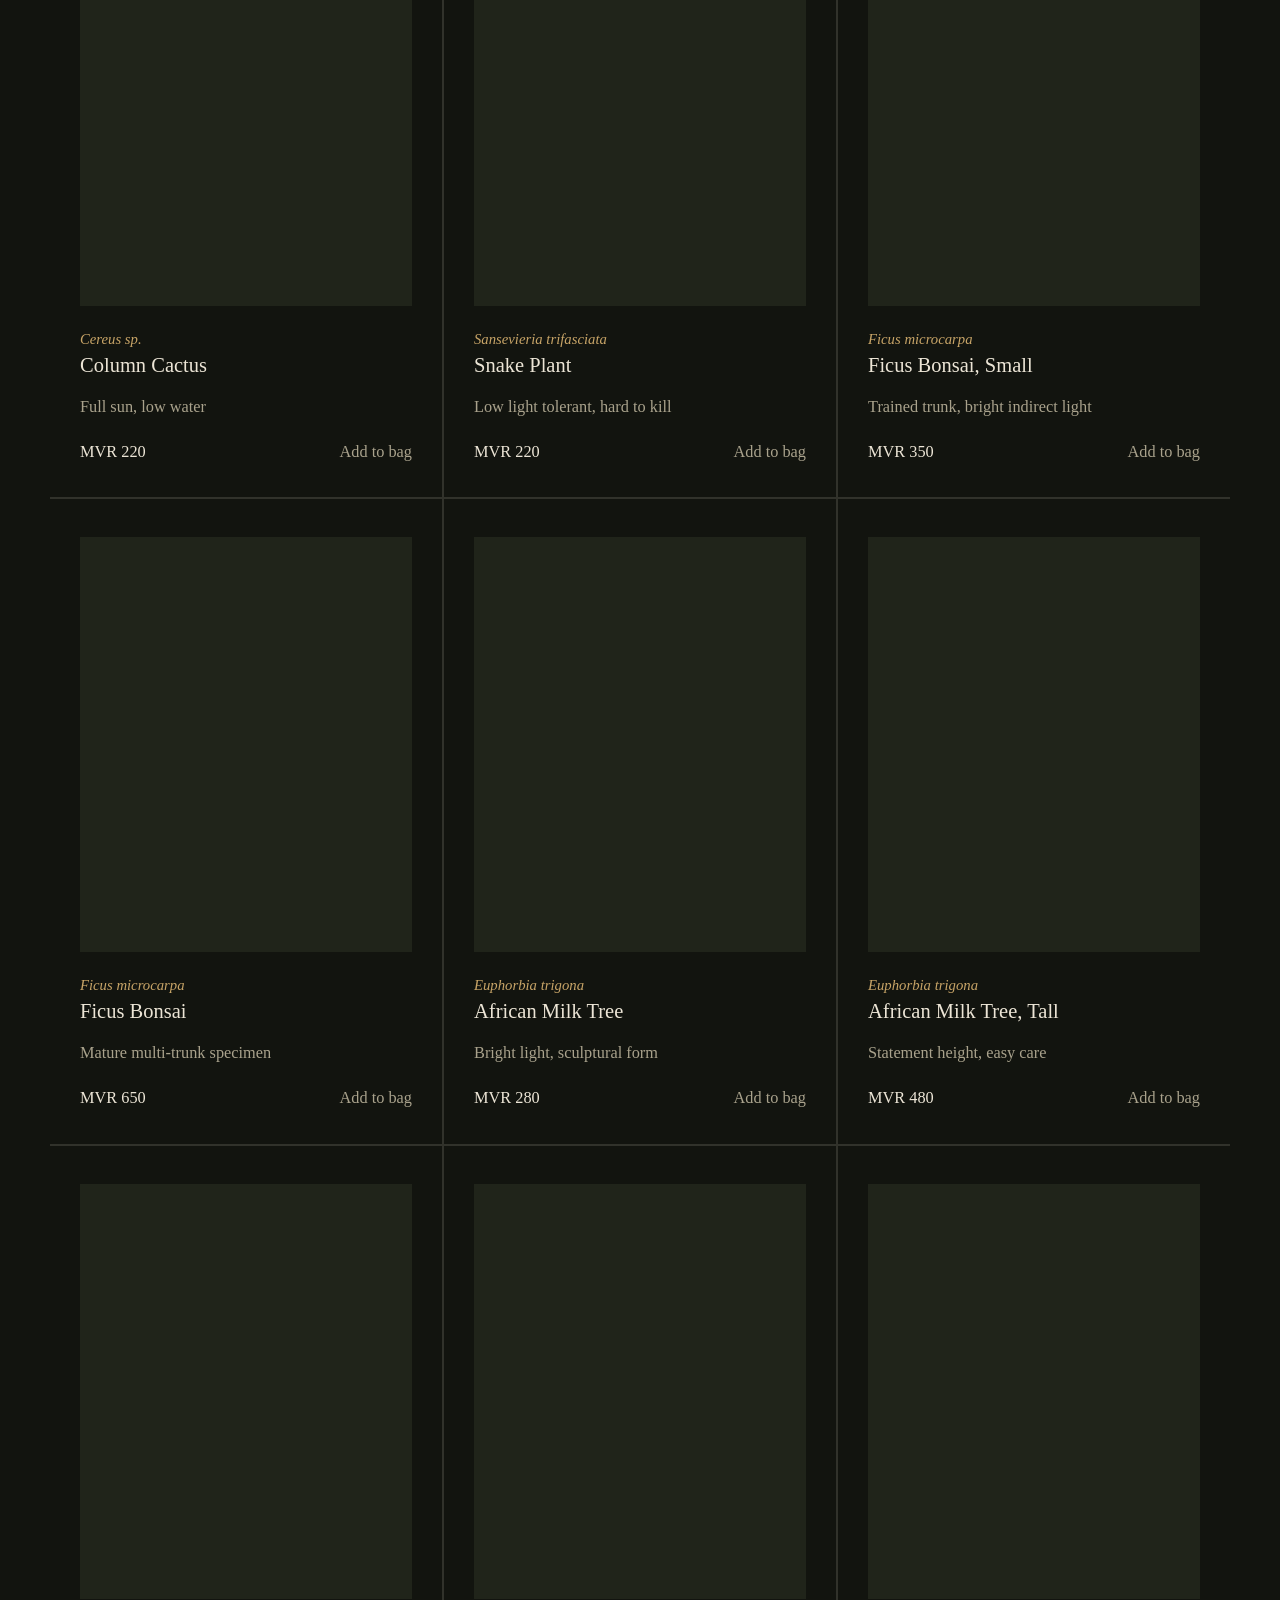
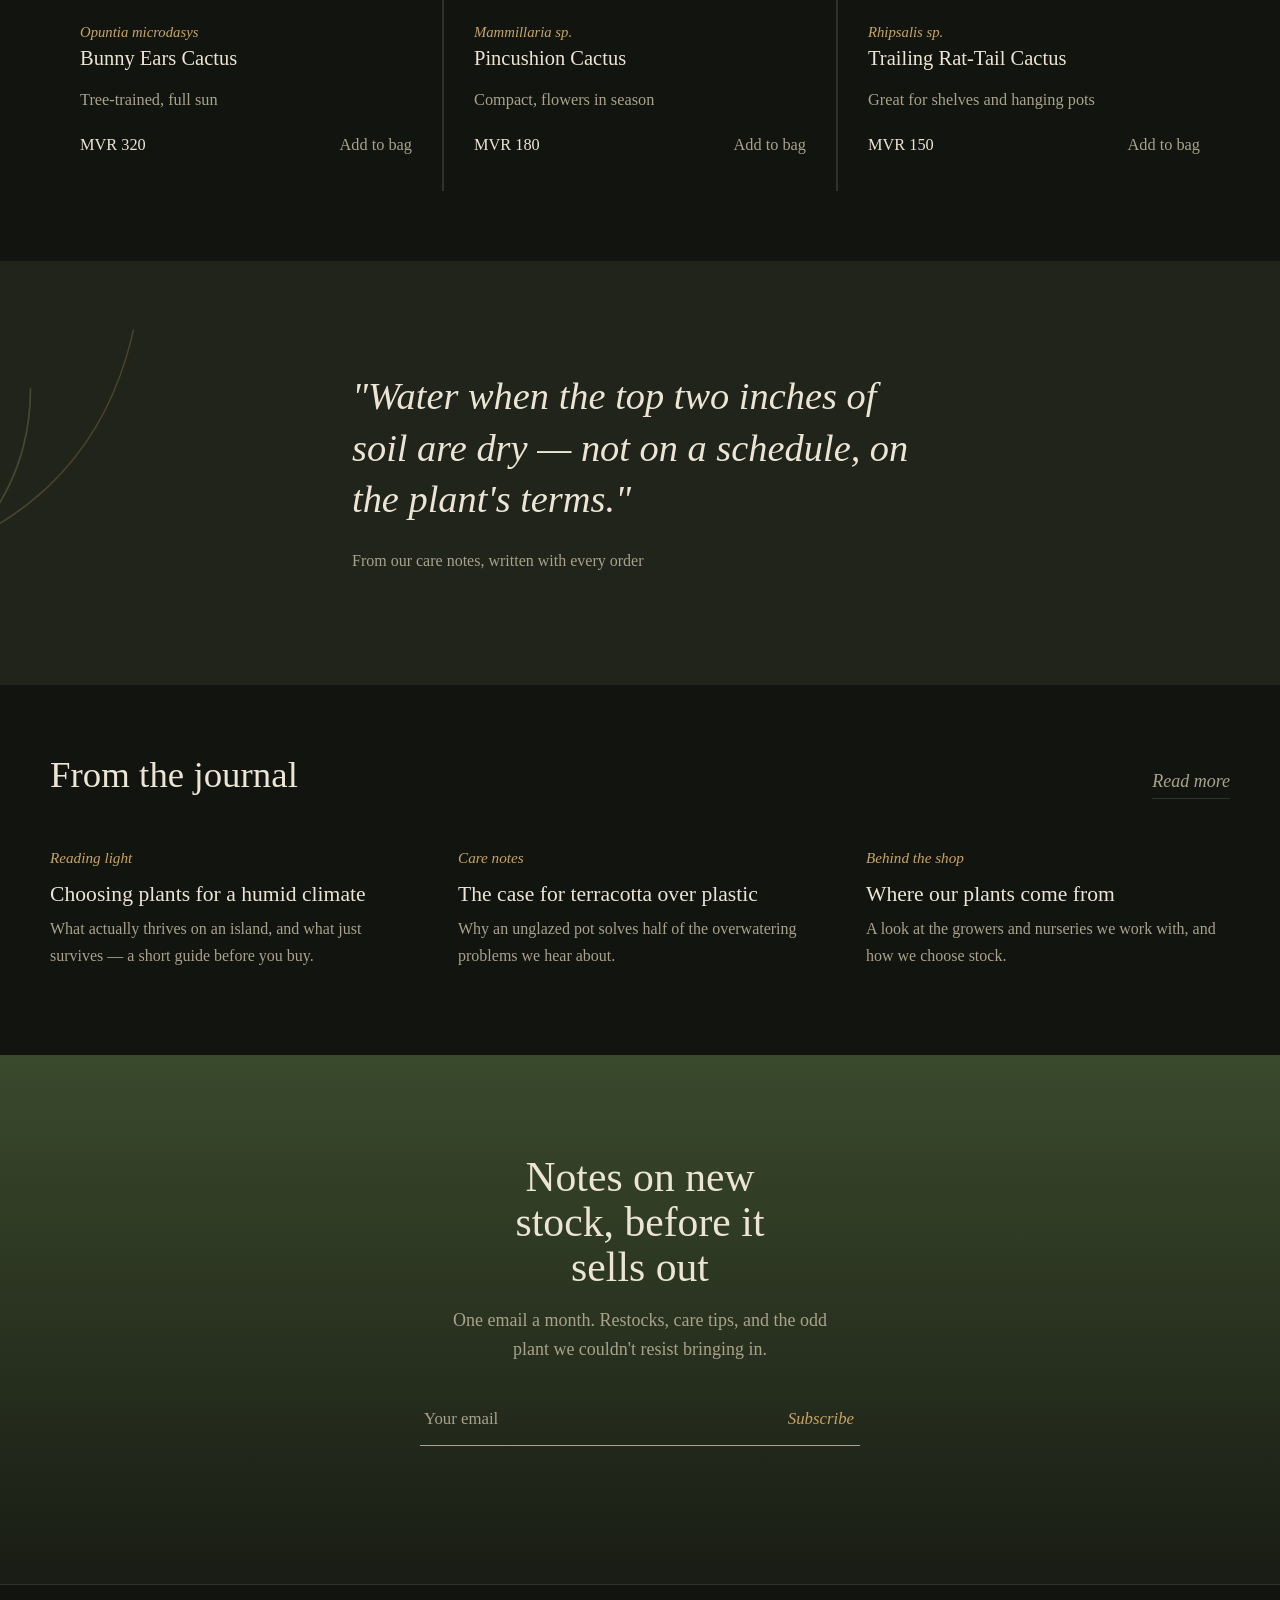
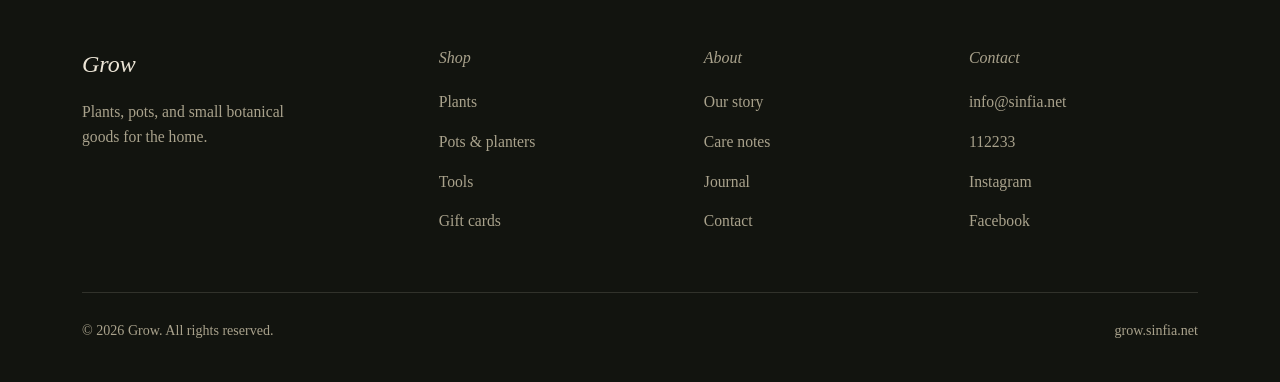
==== commit ecc148bf: "Update plant images and details in index.html" ====
--- a/index.html
+++ b/index.html
@@ -74,19 +74,19 @@
 
     <div class="card">
       <figure>
-        <img src="assets/images/products/fiddle-leaf-fig.jpg" alt="Fiddle Leaf Fig in a terracotta pot" loading="lazy" onerror="this.style.display='none'">
-      </figure>
-      <div>
-        <span class="tag">Ficus lyrata</span>
-        <h3>Fiddle Leaf Fig</h3>
-      </div>
-      <div class="meta"><span>90–110cm, bright indirect light</span></div>
-      <div class="meta"><span class="price">MVR 450</span><span>Add to bag</span></div>
-    </div>
-
-    <div class="card">
-      <figure>
-        <img src="assets/images/products/snake-plant.jpg" alt="Snake Plant, Sansevieria trifasciata" loading="lazy" onerror="this.style.display='none'">
+        <img src="assets/images/products/column-cactus.jpg" alt="Column cactus in a black pot with clay pebbles" loading="lazy" onerror="this.style.display='none'">
+      </figure>
+      <div>
+        <span class="tag">Cereus sp.</span>
+        <h3>Column Cactus</h3>
+      </div>
+      <div class="meta"><span>Full sun, low water</span></div>
+      <div class="meta"><span class="price">MVR 220</span><span>Add to bag</span></div>
+    </div>
+
+    <div class="card">
+      <figure>
+        <img src="assets/images/products/snake-plant.jpg" alt="Snake Plant, Sansevieria" loading="lazy" onerror="this.style.display='none'">
       </figure>
       <div>
         <span class="tag">Sansevieria trifasciata</span>
@@ -98,50 +98,86 @@
 
     <div class="card">
       <figure>
-        <img src="assets/images/products/areca-palm.jpg" alt="Areca Palm in a floor planter" loading="lazy" onerror="this.style.display='none'">
-      </figure>
-      <div>
-        <span class="tag">Dypsis lutescens</span>
-        <h3>Areca Palm</h3>
-      </div>
-      <div class="meta"><span>Filters air, likes a humid corner</span></div>
-      <div class="meta"><span class="price">MVR 380</span><span>Add to bag</span></div>
-    </div>
-
-    <div class="card">
-      <figure>
-        <img src="assets/images/products/terracotta-planter.jpg" alt="Hand-thrown terracotta planter" loading="lazy" onerror="this.style.display='none'">
-      </figure>
-      <div>
-        <span class="tag">Hand-thrown, local clay</span>
-        <h3>Terracotta Planter</h3>
-      </div>
-      <div class="meta"><span>20cm, drainage hole + saucer</span></div>
+        <img src="assets/images/products/ficus-bonsai-small.jpg" alt="Small ficus bonsai in a concrete pot" loading="lazy" onerror="this.style.display='none'">
+      </figure>
+      <div>
+        <span class="tag">Ficus microcarpa</span>
+        <h3>Ficus Bonsai, Small</h3>
+      </div>
+      <div class="meta"><span>Trained trunk, bright indirect light</span></div>
+      <div class="meta"><span class="price">MVR 350</span><span>Add to bag</span></div>
+    </div>
+
+    <div class="card">
+      <figure>
+        <img src="assets/images/products/ficus-bonsai.jpg" alt="Ficus bonsai with multiple aged trunks" loading="lazy" onerror="this.style.display='none'">
+      </figure>
+      <div>
+        <span class="tag">Ficus microcarpa</span>
+        <h3>Ficus Bonsai</h3>
+      </div>
+      <div class="meta"><span>Mature multi-trunk specimen</span></div>
+      <div class="meta"><span class="price">MVR 650</span><span>Add to bag</span></div>
+    </div>
+
+    <div class="card">
+      <figure>
+        <img src="assets/images/products/african-milk-tree.jpg" alt="African Milk Tree, Euphorbia trigona" loading="lazy" onerror="this.style.display='none'">
+      </figure>
+      <div>
+        <span class="tag">Euphorbia trigona</span>
+        <h3>African Milk Tree</h3>
+      </div>
+      <div class="meta"><span>Bright light, sculptural form</span></div>
+      <div class="meta"><span class="price">MVR 280</span><span>Add to bag</span></div>
+    </div>
+
+    <div class="card">
+      <figure>
+        <img src="assets/images/products/african-milk-tree-tall.jpg" alt="Tall African Milk Tree in a black pot" loading="lazy" onerror="this.style.display='none'">
+      </figure>
+      <div>
+        <span class="tag">Euphorbia trigona</span>
+        <h3>African Milk Tree, Tall</h3>
+      </div>
+      <div class="meta"><span>Statement height, easy care</span></div>
+      <div class="meta"><span class="price">MVR 480</span><span>Add to bag</span></div>
+    </div>
+
+    <div class="card">
+      <figure>
+        <img src="assets/images/products/bunny-ears-cactus.jpg" alt="Bunny Ears Cactus trained in tree form" loading="lazy" onerror="this.style.display='none'">
+      </figure>
+      <div>
+        <span class="tag">Opuntia microdasys</span>
+        <h3>Bunny Ears Cactus</h3>
+      </div>
+      <div class="meta"><span>Tree-trained, full sun</span></div>
+      <div class="meta"><span class="price">MVR 320</span><span>Add to bag</span></div>
+    </div>
+
+    <div class="card">
+      <figure>
+        <img src="assets/images/products/pincushion-cactus.jpg" alt="Pincushion cactus cluster" loading="lazy" onerror="this.style.display='none'">
+      </figure>
+      <div>
+        <span class="tag">Mammillaria sp.</span>
+        <h3>Pincushion Cactus</h3>
+      </div>
+      <div class="meta"><span>Compact, flowers in season</span></div>
+      <div class="meta"><span class="price">MVR 180</span><span>Add to bag</span></div>
+    </div>
+
+    <div class="card">
+      <figure>
+        <img src="assets/images/products/trailing-cactus.jpg" alt="Trailing rat-tail cactus in a tray" loading="lazy" onerror="this.style.display='none'">
+      </figure>
+      <div>
+        <span class="tag">Rhipsalis sp.</span>
+        <h3>Trailing Rat-Tail Cactus</h3>
+      </div>
+      <div class="meta"><span>Great for shelves and hanging pots</span></div>
       <div class="meta"><span class="price">MVR 150</span><span>Add to bag</span></div>
-    </div>
-
-    <div class="card">
-      <figure>
-        <img src="assets/images/products/monstera.jpg" alt="Monstera deliciosa, Swiss Cheese Plant" loading="lazy" onerror="this.style.display='none'">
-      </figure>
-      <div>
-        <span class="tag">Monstera deliciosa</span>
-        <h3>Swiss Cheese Plant</h3>
-      </div>
-      <div class="meta"><span>Statement piece, easy care</span></div>
-      <div class="meta"><span class="price">MVR 520</span><span>Add to bag</span></div>
-    </div>
-
-    <div class="card">
-      <figure>
-        <img src="assets/images/products/pothos.jpg" alt="Trailing Pothos, marble queen" loading="lazy" onerror="this.style.display='none'">
-      </figure>
-      <div>
-        <span class="tag">Epipremnum, marble queen</span>
-        <h3>Trailing Pothos</h3>
-      </div>
-      <div class="meta"><span>Great for shelves, easy to propagate</span></div>
-      <div class="meta"><span class="price">MVR 180</span><span>Add to bag</span></div>
     </div>
 
   </div>
@@ -223,7 +259,7 @@
         <h4>Contact</h4>
         <ul>
           <li><a href="mailto:info@sinfia.net">info@sinfia.net</a></li>
-          <li><a href="tel:+9607900319">+9607900319</a></li>
+          <li><a href="tel:112233">112233</a></li>
           <li><a href="#">Instagram</a></li>
           <li><a href="#">Facebook</a></li>
         </ul>
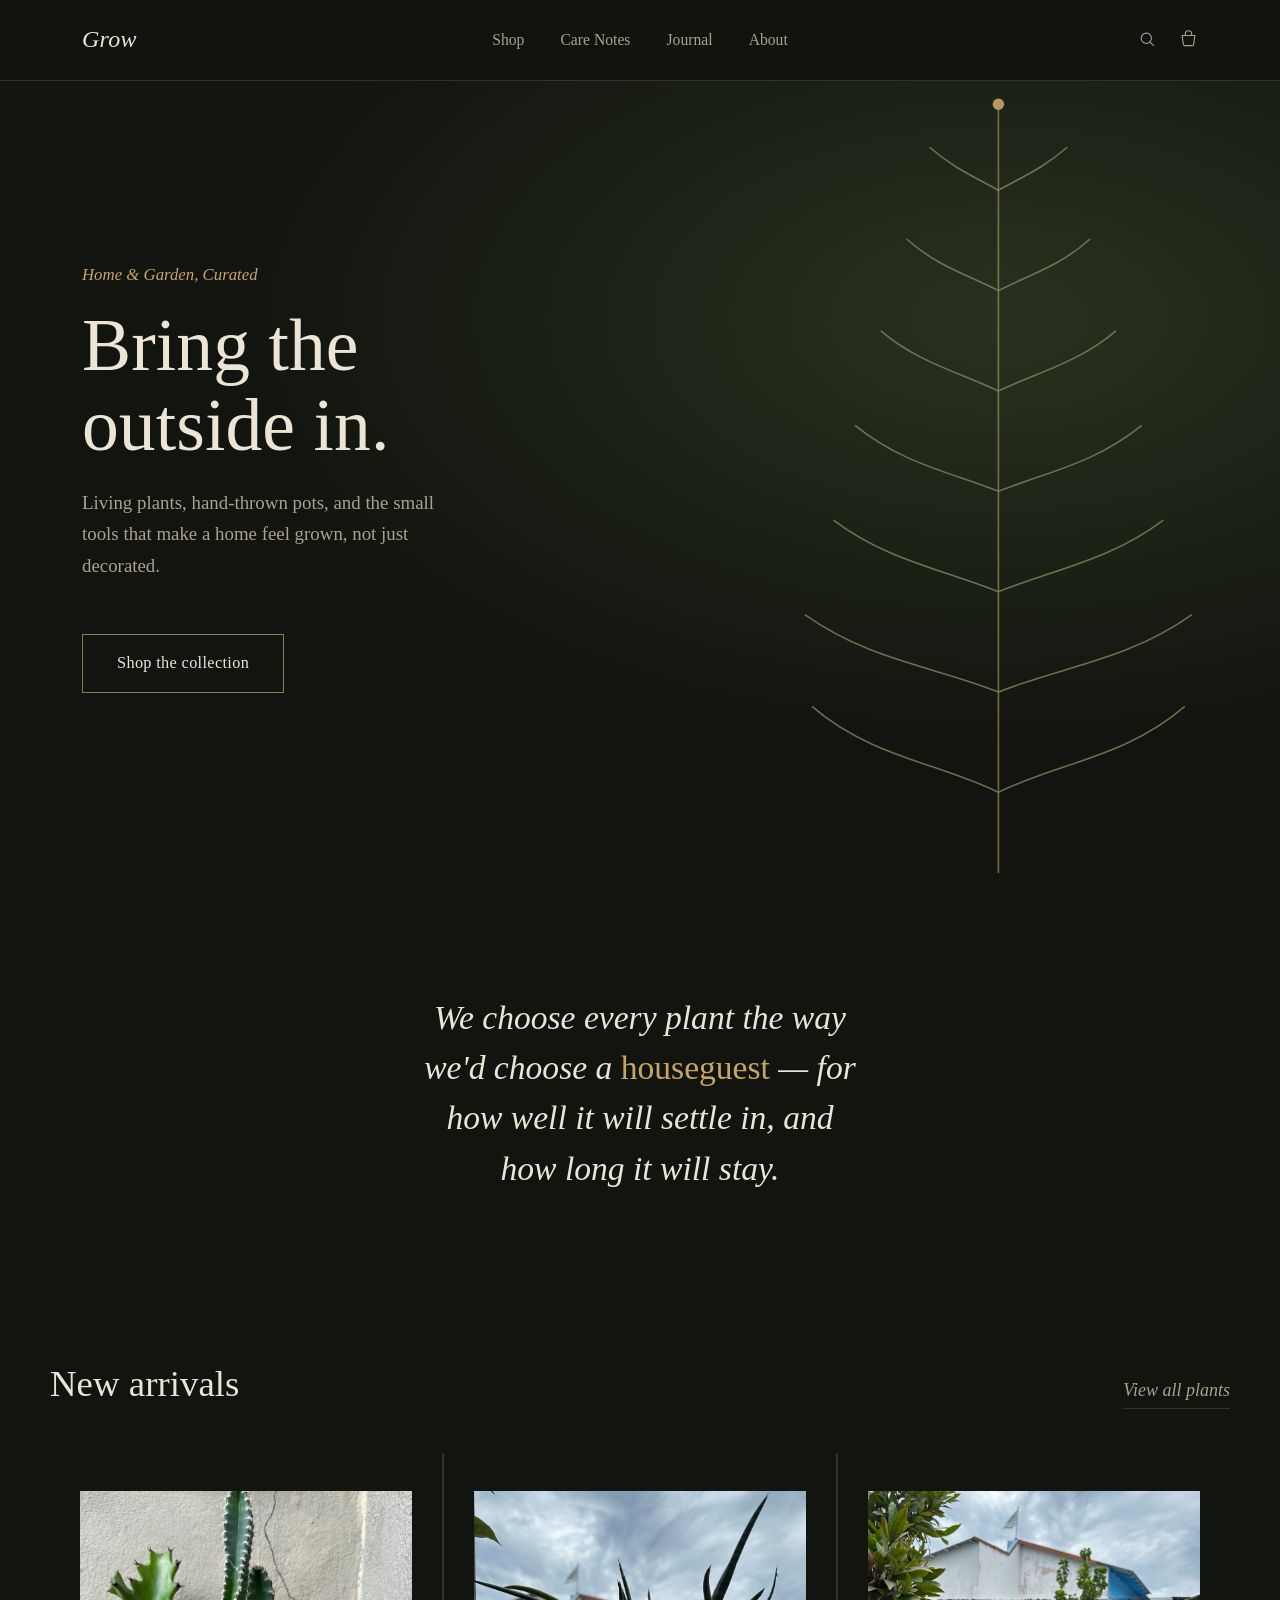
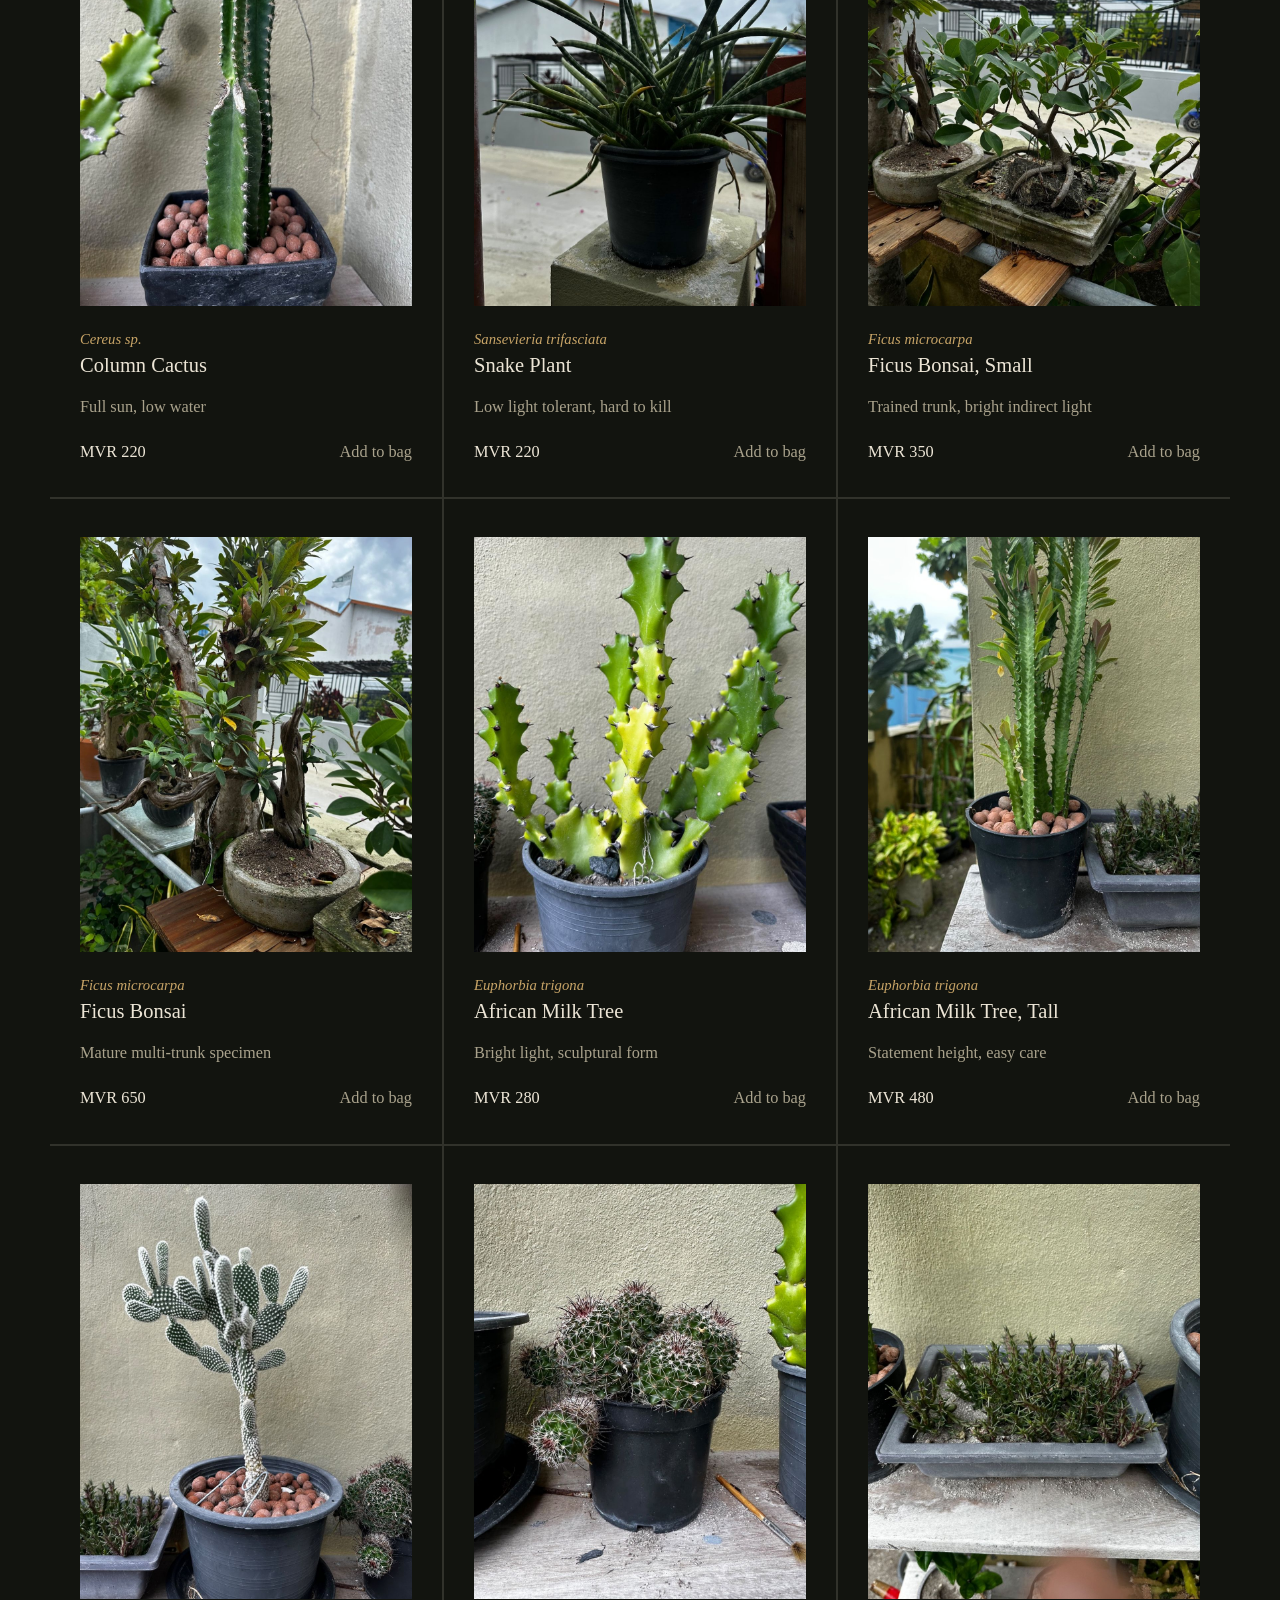
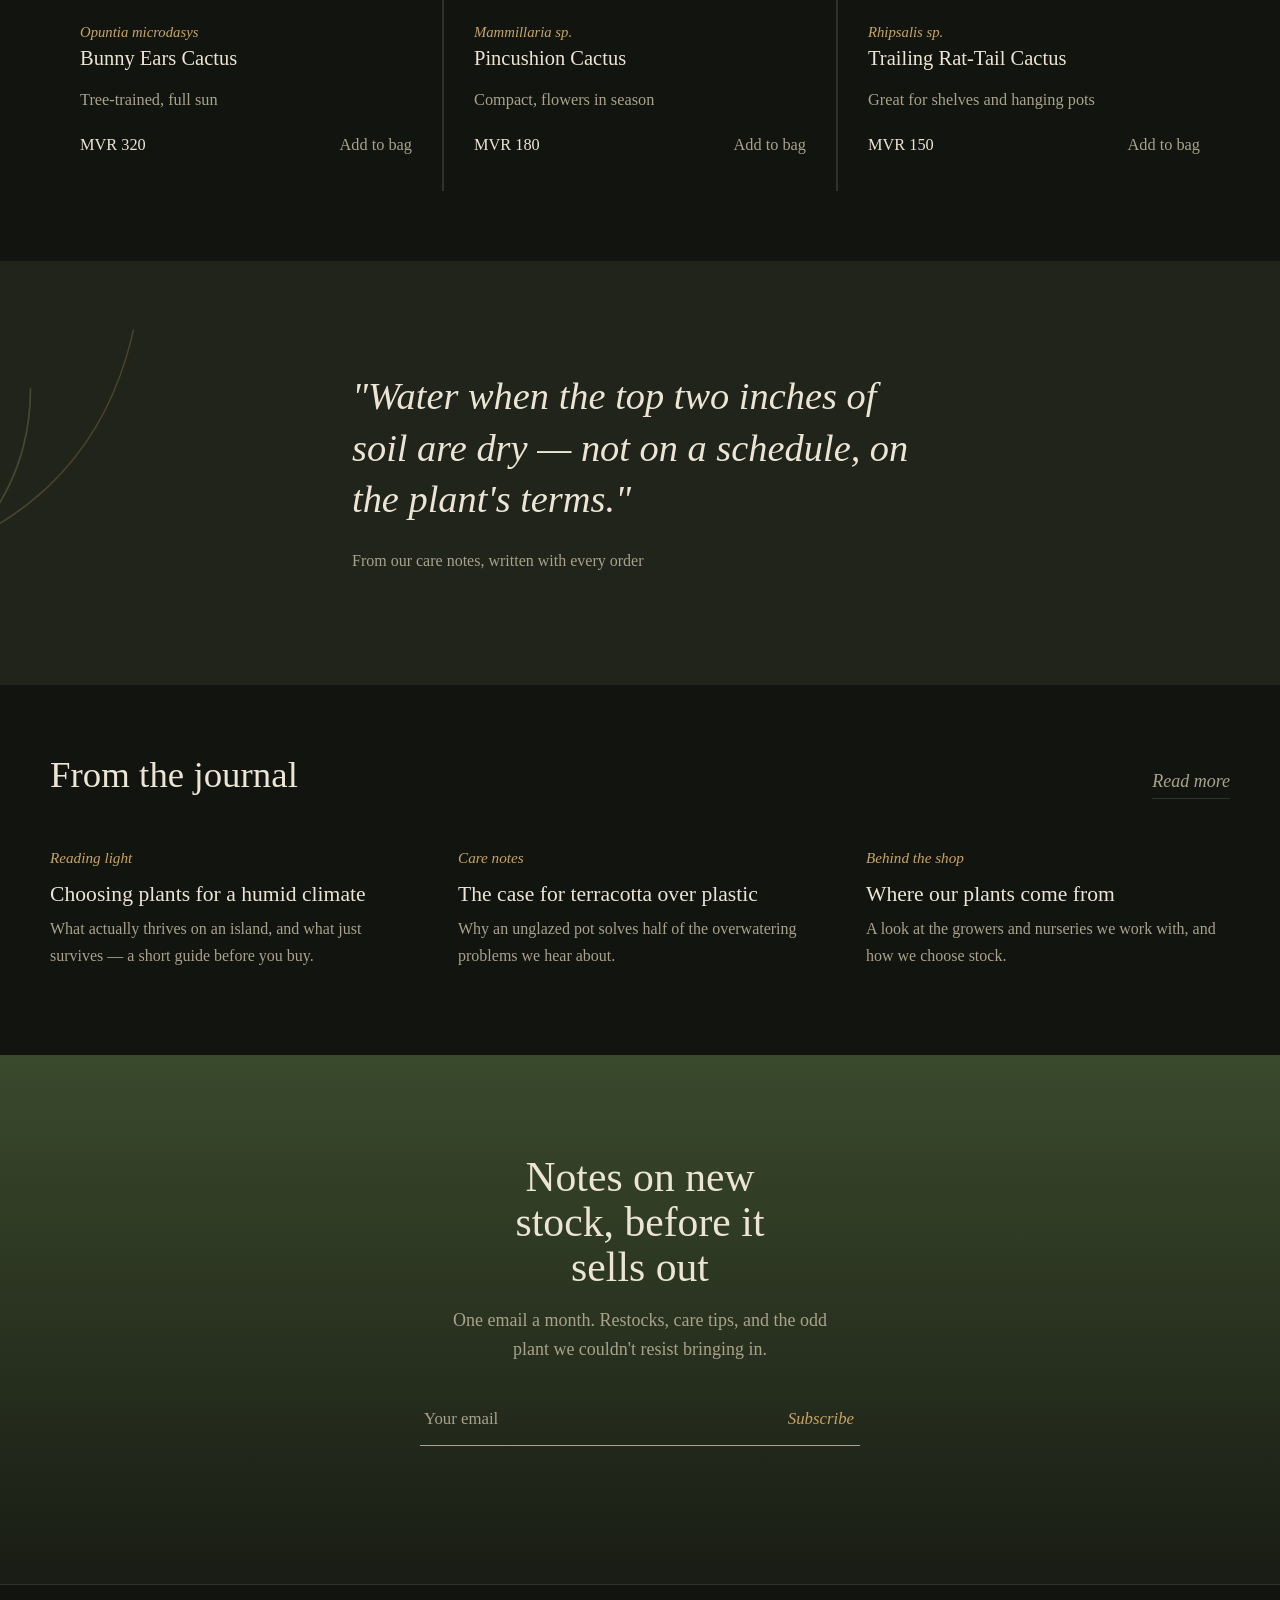
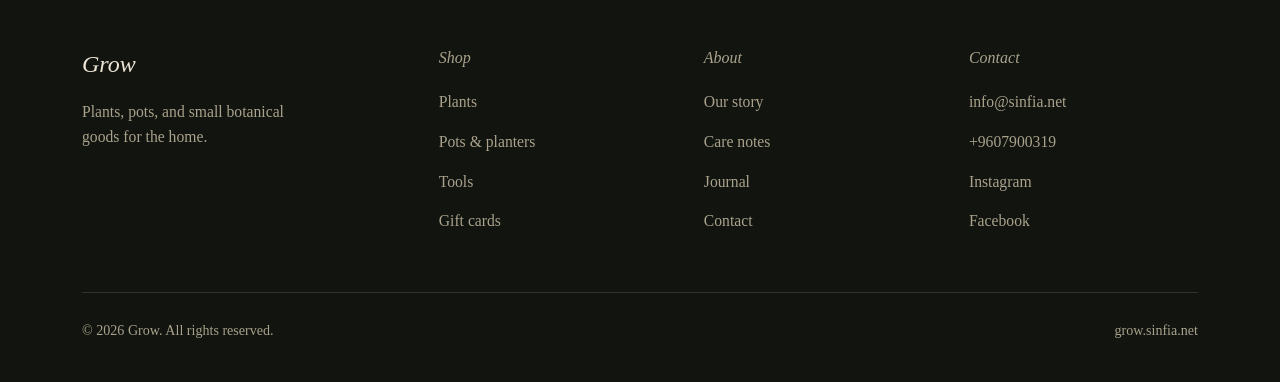
==== commit 5ca3e724: "Update index.html" ====
--- a/index.html
+++ b/index.html
@@ -259,7 +259,7 @@
         <h4>Contact</h4>
         <ul>
           <li><a href="mailto:info@sinfia.net">info@sinfia.net</a></li>
-          <li><a href="tel:112233">112233</a></li>
+          <li><a href="tel:+9607900319">+9607900319</a></li>
           <li><a href="#">Instagram</a></li>
           <li><a href="#">Facebook</a></li>
         </ul>
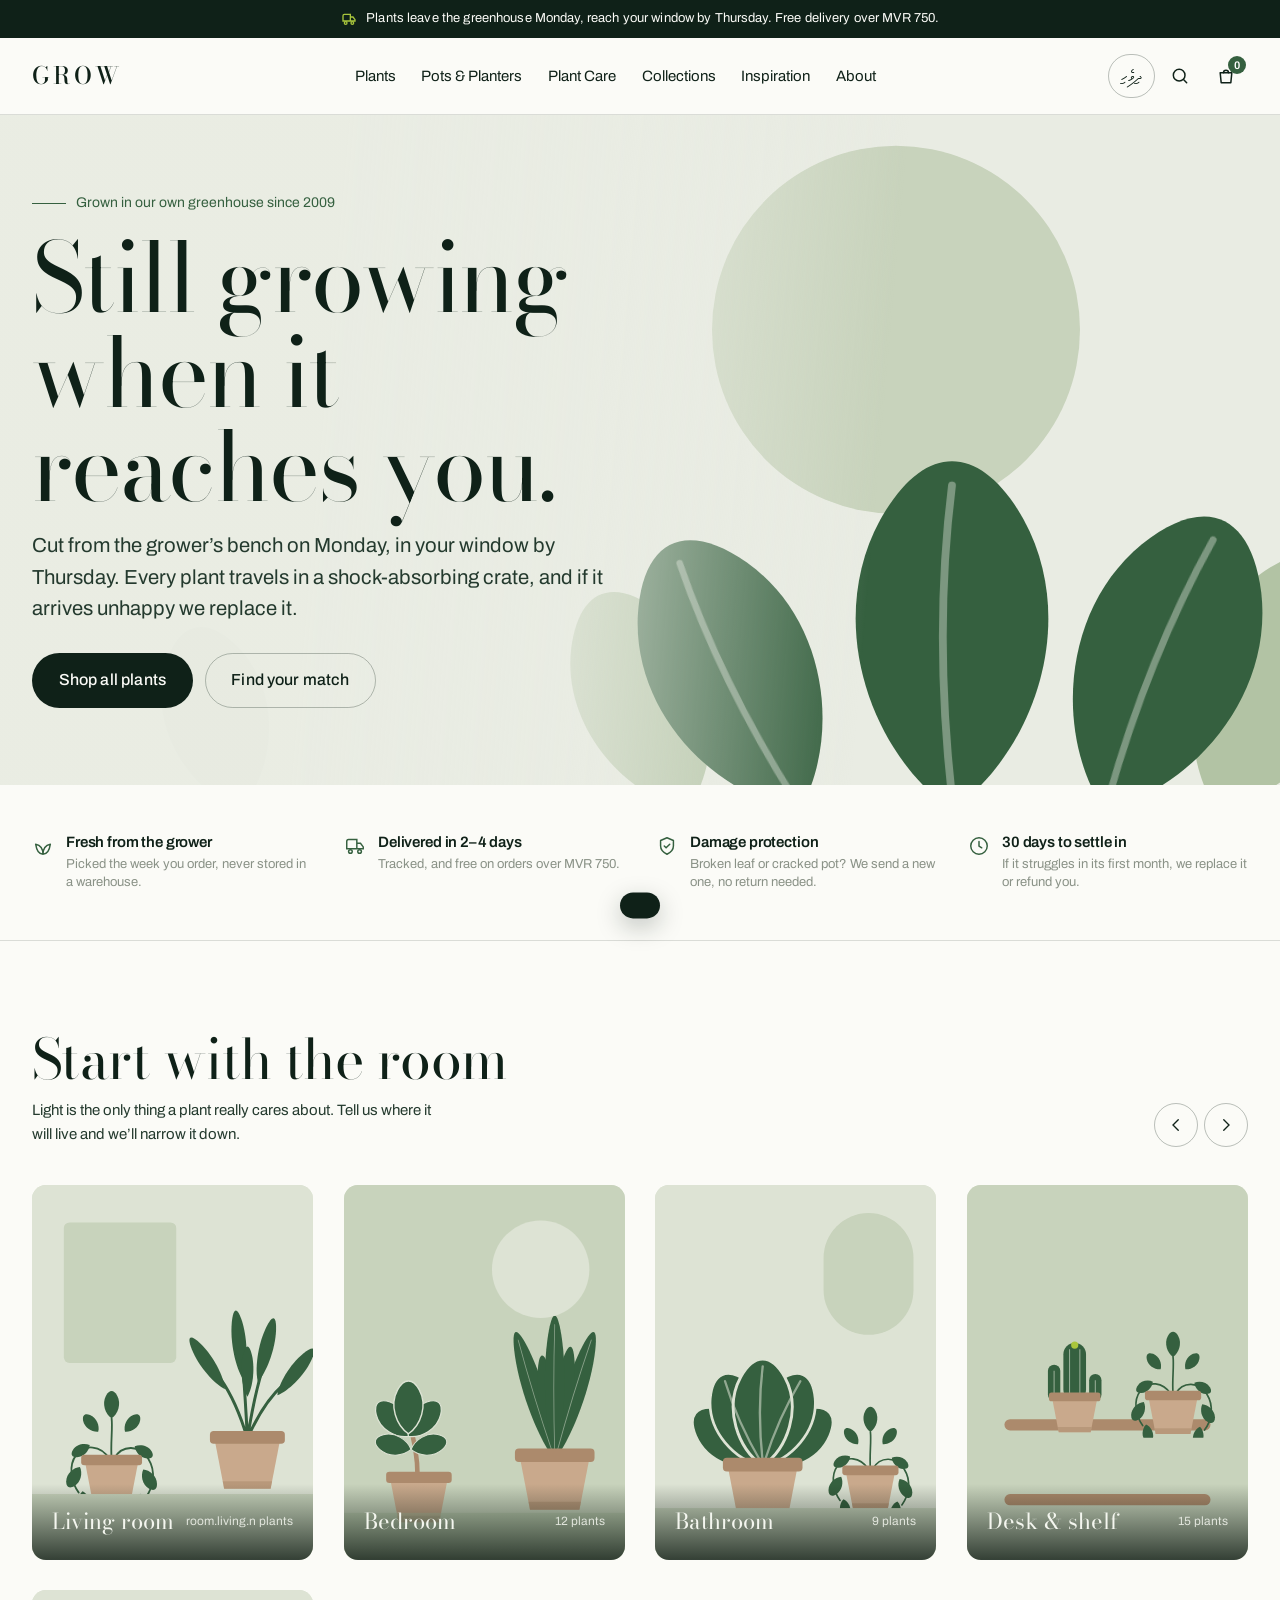
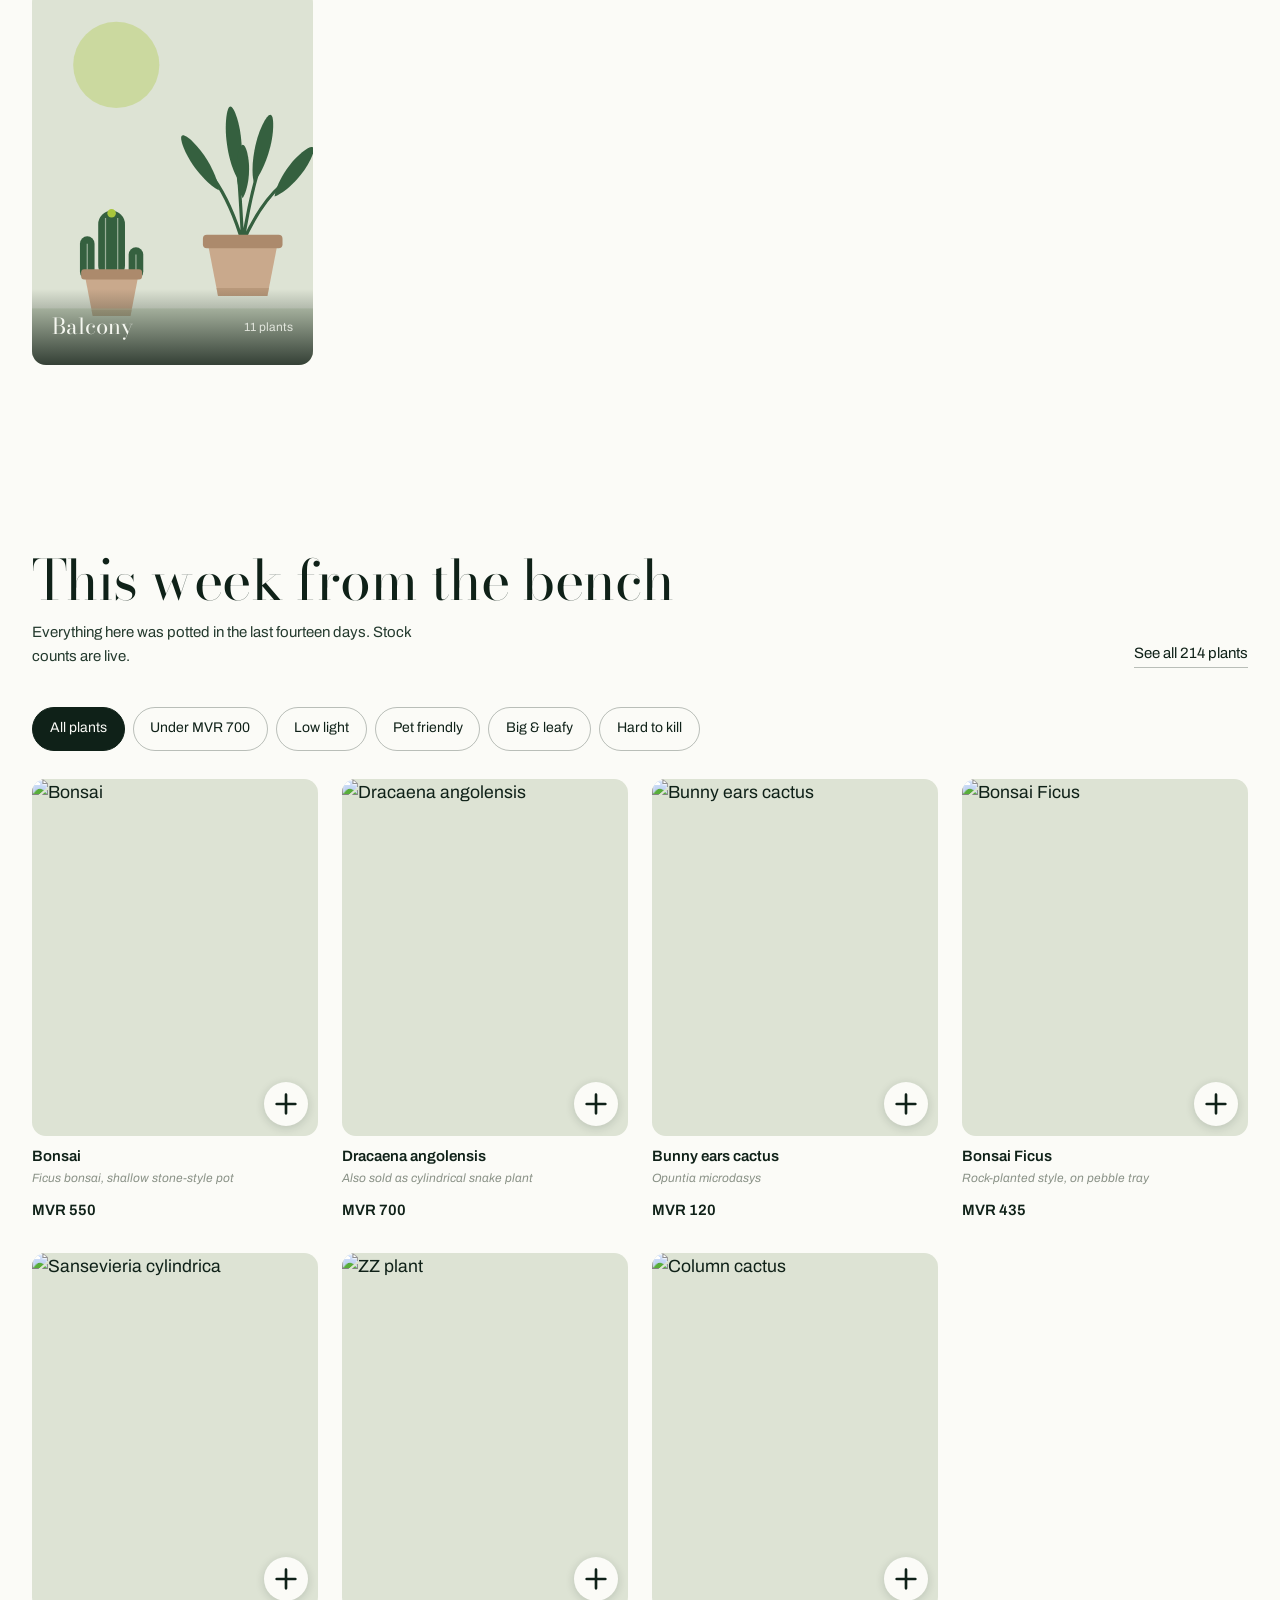
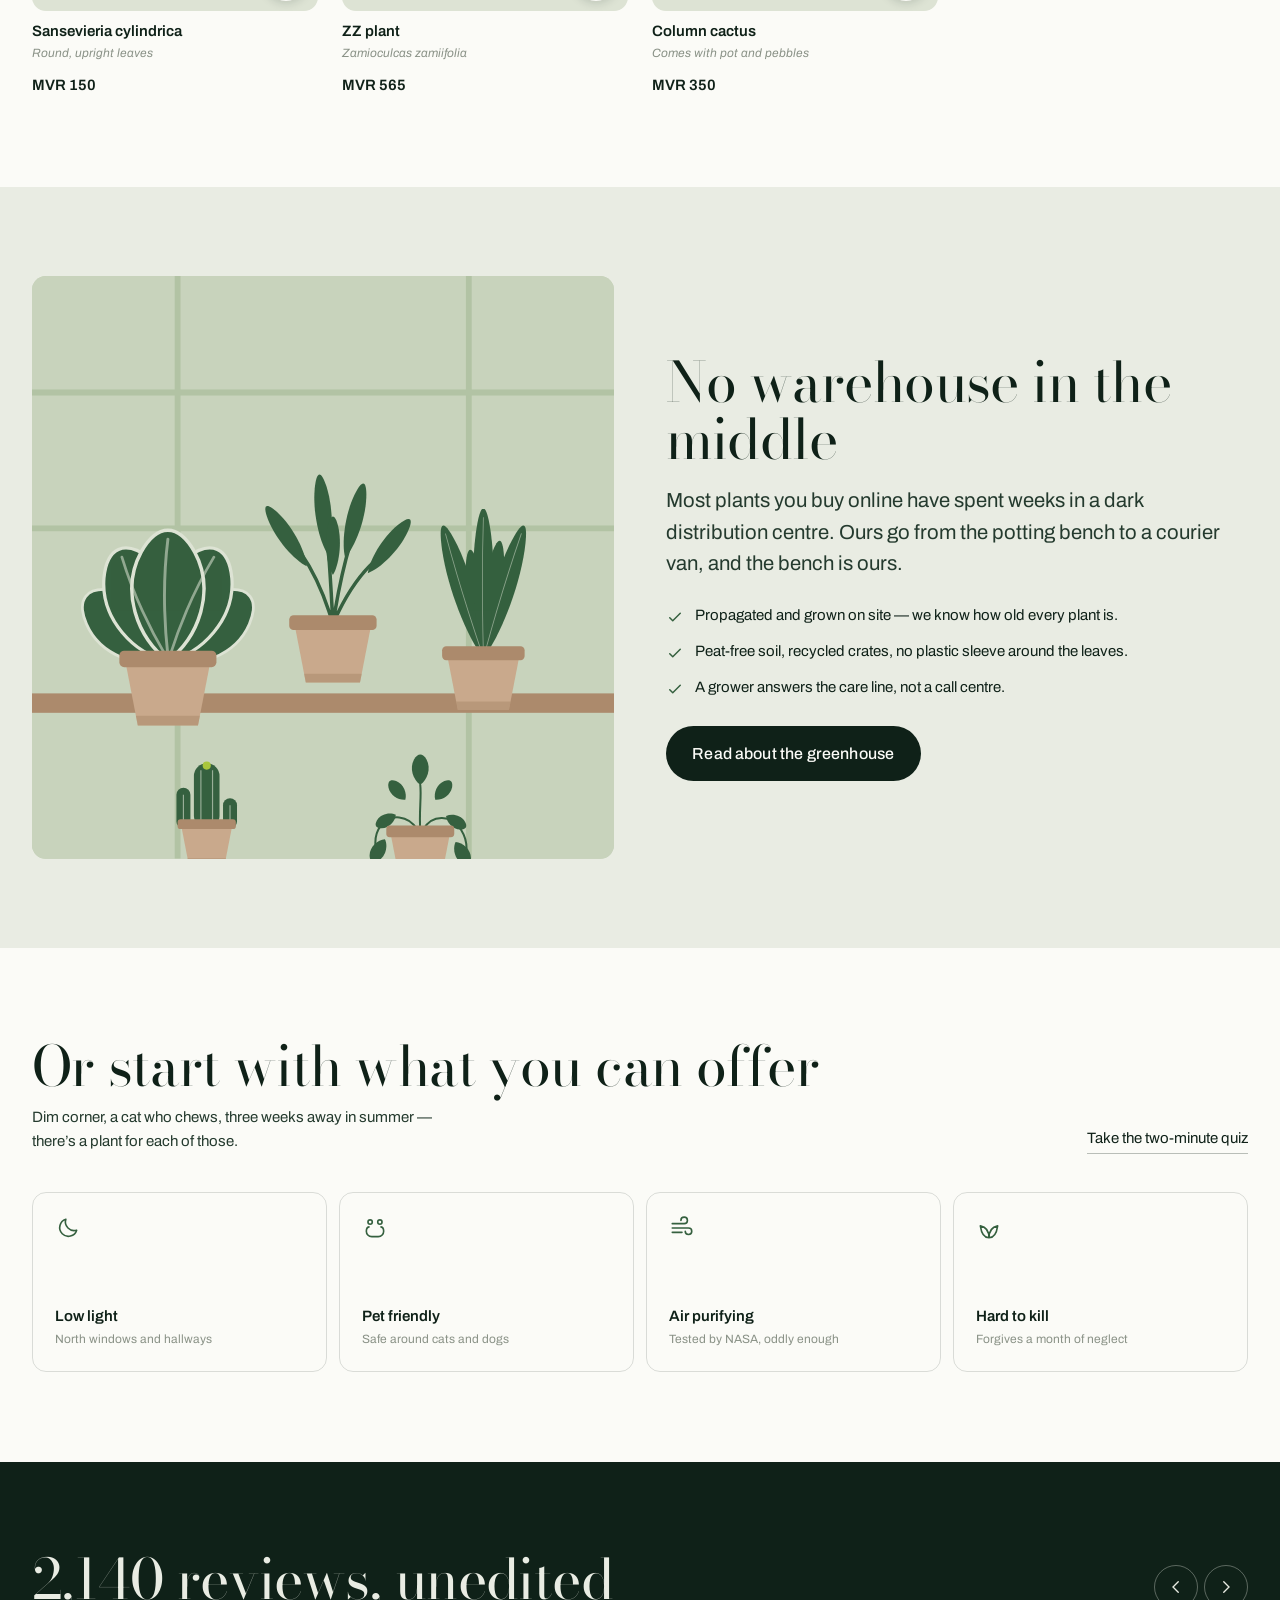
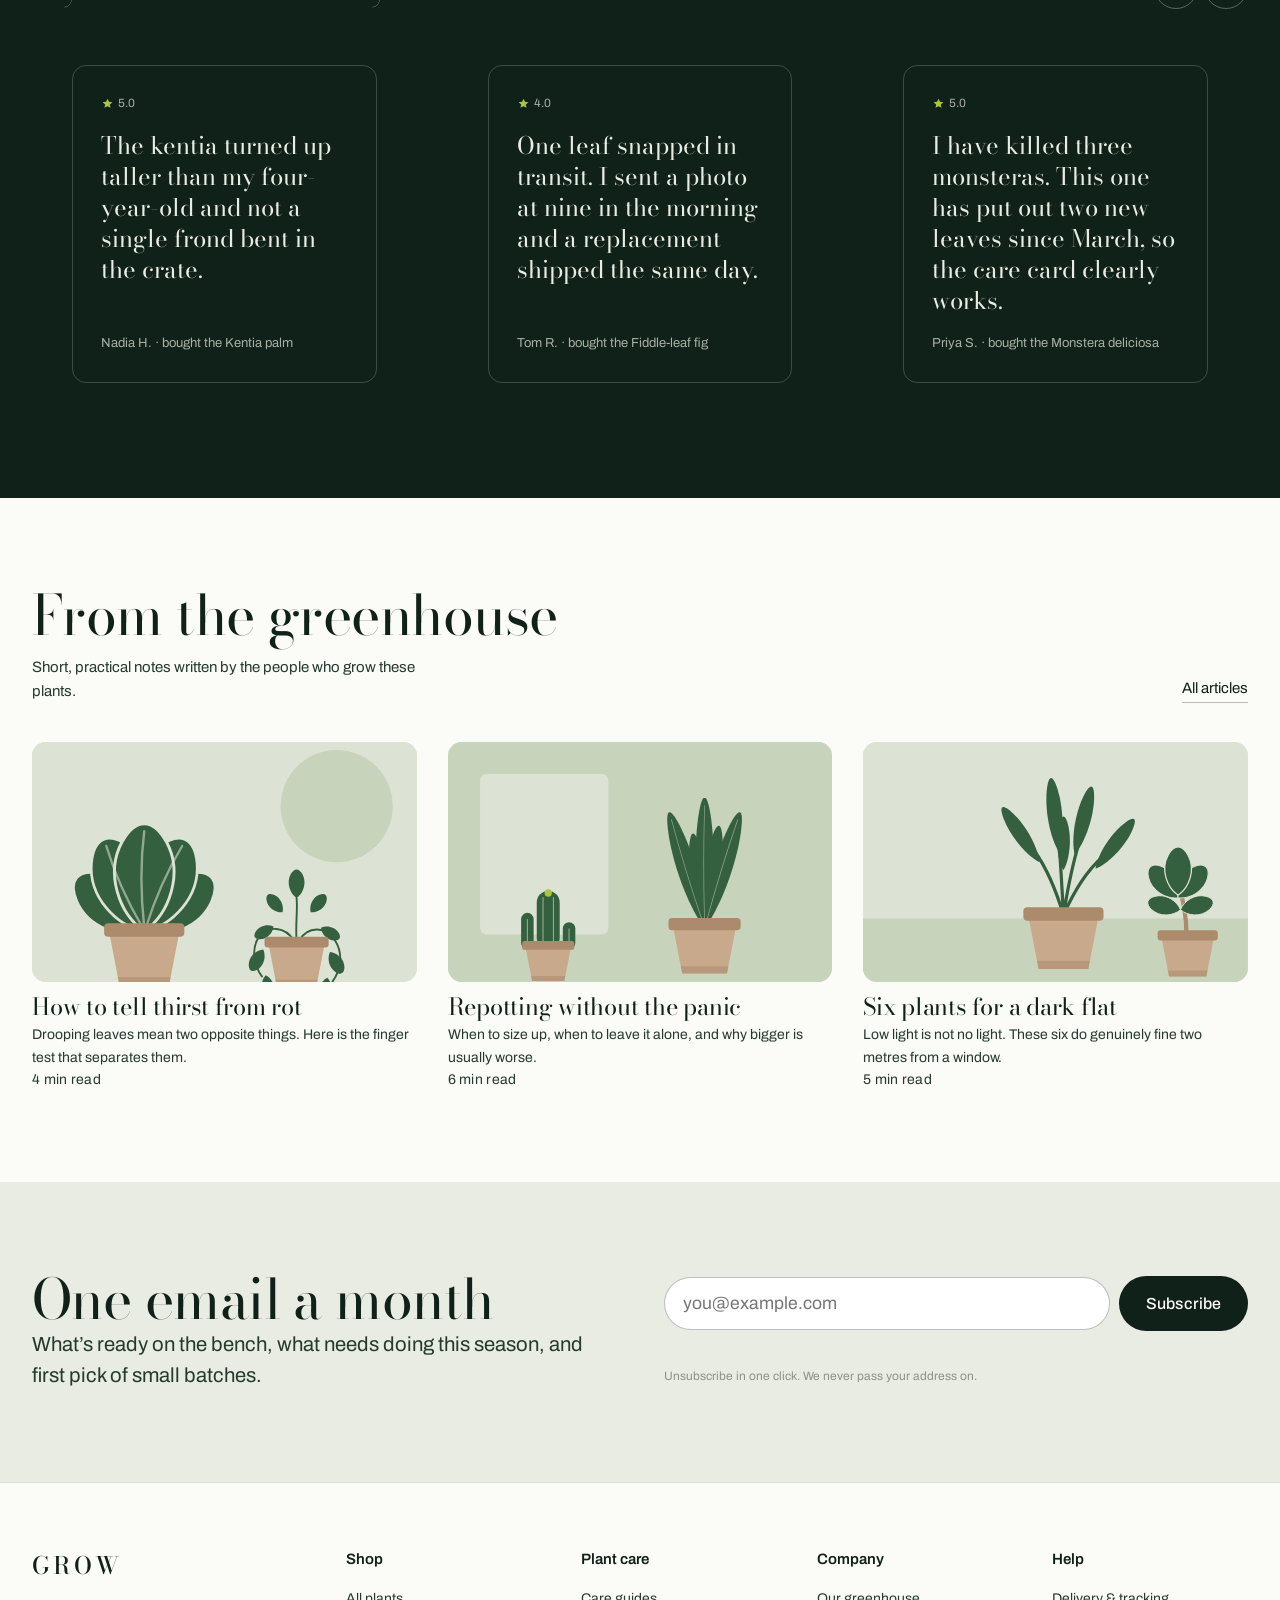
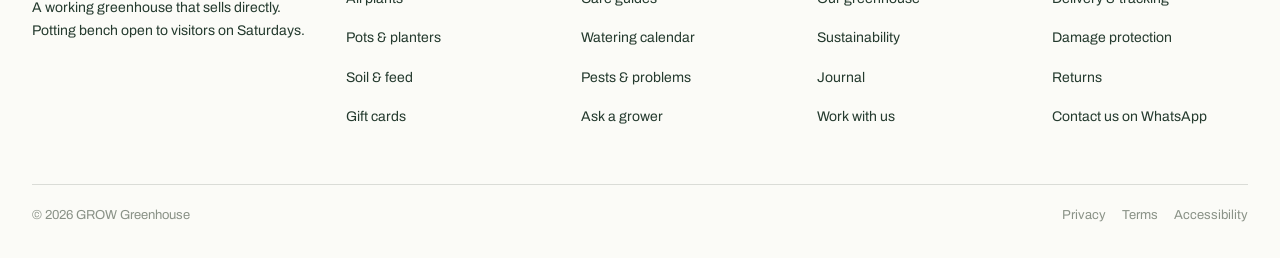
==== commit 200781fa: "Update index.html" ====
--- a/index.html
+++ b/index.html
@@ -1,278 +1,1675 @@
 <!DOCTYPE html>
-<html lang="en">
+<html lang="en" dir="ltr">
 <head>
-<meta charset="UTF-8">
-<meta name="viewport" content="width=device-width, initial-scale=1.0">
-<title>Grow — Plants &amp; Home Botanicals</title>
-<meta name="description" content="Living plants, hand-thrown pots, and small botanical goods for the home.">
+<meta charset="utf-8">
+<meta name="viewport" content="width=device-width, initial-scale=1, viewport-fit=cover">
+<title>GROW — houseplants raised in the greenhouse</title>
+<meta name="description" content="Houseplants shipped straight from the grower's bench in the Maldives. Order on WhatsApp. ގްރީންހައުސްގައި ހައްދާ ގަސް.">
+<meta name="theme-color" content="#0F2118">
+<link rel="canonical" href="https://grow.sinfia.net/">
+<meta property="og:type" content="website">
+<meta property="og:title" content="GROW — houseplants raised in the greenhouse">
+<meta property="og:description" content="Fresh from the grower, delivered in 2–4 days, damage protection included. Order on WhatsApp.">
+<meta property="og:url" content="https://grow.sinfia.net/">
+<meta property="og:locale" content="en">
+<meta property="og:locale:alternate" content="dv">
+<link rel="icon" href="data:image/svg+xml,%3Csvg xmlns=%22http://www.w3.org/2000/svg%22 viewBox=%220 0 32 32%22%3E%3Ctext y=%2226%22 font-size=%2226%22%3E%F0%9F%8C%BF%3C/text%3E%3C/svg%3E">
 <link rel="preconnect" href="https://fonts.googleapis.com">
 <link rel="preconnect" href="https://fonts.gstatic.com" crossorigin>
-<link href="https://fonts.googleapis.com/css2?family=Fraunces:ital,opsz,wght@0,9..144,300;0,9..144,450;0,9..144,560;1,9..144,450&family=EB+Garamond:ital,wght@0,400;0,500;1,400&display=swap" rel="stylesheet">
-<link rel="stylesheet" href="assets/css/style.css">
+<link href="https://fonts.googleapis.com/css2?family=Archivo:wght@400;500;600&family=Bodoni+Moda:opsz,wght@6..96,400;6..96,500;6..96,700&display=swap" rel="stylesheet">
+<style>
+
+/* ============================================================
+   GROW — design tokens
+   ============================================================ */
+:root{
+  --ink:#0F2118;
+  --ink-soft:#243A2E;
+  --chalk:#E9ECE3;
+  --chalk-rgb:233,236,227;
+  --paper:#FBFBF7;
+  --surface:#FFFFFF;
+  --moss:#35603F;
+  --sprout:#A9C63C;
+  --stone:#8A9287;
+  --line:rgba(15,33,24,.14);
+  --line-strong:rgba(15,33,24,.28);
+  --shade-1:#DDE3D4;
+  --shade-2:#C8D3BC;
+  --shade-3:#B2C3A4;
+  --pot:#C9A98C;
+  --pot-dark:#AC8A6C;
+  --focus:#1E5FD6;
+  --radius-s:6px;
+  --radius-m:14px;
+  --radius-l:28px;
+  --shell:min(100% - 2.5rem, 1440px);
+  --shell-narrow:min(100% - 2.5rem, 1080px);
+  --gap:clamp(1rem,2.4vw,2rem);
+  --section-y:clamp(3.5rem,7vw,7.5rem);
+  --font-display:"Bodoni Moda", Georgia, "Times New Roman", serif;
+  --font-ui:"Archivo", system-ui, -apple-system, "Segoe UI", Helvetica, Arial, sans-serif;
+  color-scheme:light dark;
+}
+@media (prefers-color-scheme:dark){
+  :root:not([data-theme="light"]){
+    --ink:#E9ECE3;
+    --ink-soft:#BFC9BC;
+    --chalk:#152219;
+    --chalk-rgb:21,34,25;
+    --paper:#0D1611;
+    --surface:#15221A;
+    --moss:#9CC4A4;
+    --sprout:#B9D655;
+    --stone:#93A093;
+    --line:rgba(233,236,227,.16);
+    --line-strong:rgba(233,236,227,.34);
+    --shade-1:#1E2E23;
+    --shade-2:#263A2C;
+    --shade-3:#2F4735;
+    --pot:#8A6F58;
+    --pot-dark:#6E5644;
+    --focus:#8FB6FF;
+  }
+}
+:root[data-theme="dark"]{
+  --ink:#E9ECE3;
+  --ink-soft:#BFC9BC;
+  --chalk:#152219;
+  --chalk-rgb:21,34,25;
+  --paper:#0D1611;
+  --surface:#15221A;
+  --moss:#9CC4A4;
+  --sprout:#B9D655;
+  --stone:#93A093;
+  --line:rgba(233,236,227,.16);
+  --line-strong:rgba(233,236,227,.34);
+  --shade-1:#1E2E23;
+  --shade-2:#263A2C;
+  --shade-3:#2F4735;
+  --pot:#8A6F58;
+  --pot-dark:#6E5644;
+  --focus:#8FB6FF;
+}
+
+/* ============================================================
+   Base
+   ============================================================ */
+*,*::before,*::after{box-sizing:border-box}
+html{-webkit-text-size-adjust:100%}
+body{
+  margin:0;
+  background:var(--paper);
+  color:var(--ink);
+  font-family:var(--font-ui);
+  font-size:clamp(.95rem,.9rem + .25vw,1.125rem);
+  line-height:1.62;
+  overflow-x:hidden;
+  -webkit-font-smoothing:antialiased;
+}
+img,svg{max-width:100%;display:block}
+h1,h2,h3,h4{margin:0;font-family:var(--font-display);font-weight:400;line-height:1.02;letter-spacing:-.01em}
+p{margin:0}
+a{color:inherit;text-decoration:none}
+ul{margin:0;padding:0;list-style:none}
+button{font:inherit;color:inherit;border:0;background:none;cursor:pointer}
+:focus-visible{outline:2px solid var(--focus);outline-offset:3px;border-radius:2px}
+.shell{width:var(--shell);margin-inline:auto}
+.shell-narrow{width:var(--shell-narrow);margin-inline:auto}
+.visually-hidden{position:absolute;width:1px;height:1px;margin:-1px;padding:0;overflow:hidden;clip:rect(0 0 0 0);white-space:nowrap;border:0}
+.skip{position:absolute;left:1rem;top:-4rem;z-index:100;background:var(--ink);color:var(--paper);padding:.75rem 1.25rem;border-radius:var(--radius-s);transition:top .18s}
+.skip:focus{top:1rem}
+section{padding-block:var(--section-y)}
+
+/* type scale */
+.display{font-size:clamp(2.625rem,1.4rem + 6.4vw,6rem);line-height:.98;letter-spacing:-.02em}
+.h2{font-size:clamp(1.875rem,1.15rem + 2.9vw,4rem);line-height:1.04}
+.h3{font-size:clamp(1.25rem,1.05rem + .8vw,1.75rem);line-height:1.15}
+.lede{font-size:clamp(1rem,.95rem + .4vw,1.3125rem);line-height:1.55;color:var(--ink-soft);max-width:54ch}
+.meta{font-family:var(--font-ui);font-size:.8125rem;letter-spacing:.02em;color:var(--stone)}
+
+/* buttons */
+.btn{
+  display:inline-flex;align-items:center;justify-content:center;gap:.5rem;
+  min-height:48px;padding:.85rem 1.6rem;
+  border-radius:100px;font-size:1rem;font-weight:500;letter-spacing:.01em;
+  border:1px solid transparent;transition:background .18s,color .18s,border-color .18s;
+}
+.btn--solid{background:var(--ink);color:var(--paper)}
+.btn--solid:hover{background:var(--moss)}
+.btn--ghost{border-color:var(--line-strong);color:var(--ink)}
+.btn--ghost:hover{border-color:var(--ink);background:var(--ink);color:var(--paper)}
+.btn--block{width:100%}
+.icon-btn{
+  display:inline-flex;align-items:center;justify-content:center;
+  width:44px;height:44px;border-radius:50%;color:var(--ink);
+  transition:background .18s;
+}
+.icon-btn:hover{background:var(--shade-1)}
+
+/* ============================================================
+   Announcement + header
+   ============================================================ */
+.promo{background:var(--ink);color:var(--paper);font-size:.8125rem;letter-spacing:.01em}
+.promo__inner{display:flex;align-items:center;justify-content:center;gap:.6rem;min-height:38px;text-align:center;padding:.4rem 1rem}
+.promo svg{flex:none;color:var(--sprout)}
+
+.site-header{position:sticky;top:0;z-index:60;background:var(--paper);border-bottom:1px solid var(--line)}
+.site-header__bar{display:flex;align-items:center;gap:1rem;min-height:64px;justify-content:space-between}
+.brand{font-family:var(--font-display);font-size:1.5rem;letter-spacing:.14em;font-weight:500;padding-block:.35rem}
+.brand span{display:inline-block}
+.nav-desktop{display:none}
+.nav-desktop ul{display:flex;gap:clamp(1rem,2vw,2.25rem)}
+.nav-desktop a{display:block;padding:.6rem 0;font-size:.9375rem;position:relative}
+.nav-desktop a::after{content:"";position:absolute;left:0;right:100%;bottom:.35rem;height:1px;background:var(--ink);transition:right .22s}
+.nav-desktop a:hover::after{right:0}
+.header-actions{display:flex;align-items:center;gap:.15rem}
+.cart-count{
+  position:absolute;top:2px;right:2px;min-width:18px;height:18px;padding:0 4px;
+  border-radius:100px;background:var(--moss);color:#fff;
+  font-size:.6875rem;line-height:18px;text-align:center;font-weight:600;
+}
+.cart-btn{position:relative}
+.burger{display:inline-flex}
+
+/* search drawer */
+.search-bar{border-top:1px solid var(--line);display:none;padding-block:.85rem}
+.search-bar.is-open{display:block}
+.search-bar form{display:flex;gap:.5rem}
+.search-bar input{
+  flex:1;min-height:48px;padding:.6rem 1rem;border-radius:100px;
+  border:1px solid var(--line-strong);background:var(--surface);color:var(--ink);font:inherit;
+}
+
+/* mobile panel */
+.nav-panel{
+  position:fixed;inset:0;z-index:80;background:var(--paper);
+  transform:translateX(100%);visibility:hidden;transition:transform .28s ease,visibility .28s;
+  display:flex;flex-direction:column;overflow-y:auto;
+}
+.nav-panel.is-open{transform:none;visibility:visible}
+.nav-panel__top{display:flex;align-items:center;justify-content:space-between;min-height:64px;border-bottom:1px solid var(--line)}
+.nav-panel__links{padding:1.5rem 0 2rem}
+.nav-panel__links a{
+  display:flex;align-items:center;justify-content:space-between;
+  padding:1rem 0;font-family:var(--font-display);font-size:1.75rem;
+  border-bottom:1px solid var(--line);
+}
+.nav-panel__foot{margin-top:auto;padding:1.5rem 0 2.5rem;display:grid;gap:.75rem}
+
+/* ============================================================
+   Hero
+   ============================================================ */
+.hero{position:relative;padding:0;background:var(--chalk)}
+.hero__art{position:relative;width:100%;aspect-ratio:4/5;overflow:hidden}
+.hero__art svg{width:100%;height:100%}
+.hero__art--wide{display:none}
+.hero__panel{padding:clamp(1.75rem,5vw,3rem) 0 clamp(2.5rem,6vw,3.5rem)}
+.hero__eyebrow{display:flex;align-items:center;gap:.6rem;color:var(--moss);font-size:.875rem;margin-bottom:1rem}
+.hero__eyebrow::before{content:"";width:34px;height:1px;background:currentColor}
+.hero h1{margin-bottom:1.1rem;max-width:14ch}
+.hero__cta{display:flex;flex-wrap:wrap;gap:.75rem;margin-top:1.75rem}
+.hero__cta .btn{flex:1 1 220px}
+
+/* ============================================================
+   Promise strip
+   ============================================================ */
+.promise{padding-block:clamp(2rem,4vw,3rem);border-bottom:1px solid var(--line)}
+.promise__grid{display:grid;gap:1.25rem 2rem;grid-template-columns:repeat(2,minmax(0,1fr))}
+.promise__item{display:flex;gap:.75rem;align-items:flex-start}
+.promise__item svg{flex:none;color:var(--moss);margin-top:2px}
+.promise__item h3{font-family:var(--font-ui);font-size:.9375rem;font-weight:600;line-height:1.3;margin-bottom:.15rem}
+.promise__item p{font-size:.8125rem;color:var(--stone);line-height:1.45}
+
+/* ============================================================
+   Section headers
+   ============================================================ */
+.sec-head{display:flex;flex-wrap:wrap;align-items:end;justify-content:space-between;gap:1rem;margin-bottom:clamp(1.5rem,3vw,2.5rem)}
+.sec-head p{max-width:46ch;color:var(--ink-soft);font-size:.9375rem;margin-top:.6rem}
+.sec-head a{font-size:.9375rem;border-bottom:1px solid var(--line-strong);padding-bottom:2px}
+.sec-head a:hover{border-color:var(--ink)}
+
+/* ============================================================
+   Carousels (rooms + testimonials)
+   ============================================================ */
+.rail{
+  display:grid;grid-auto-flow:column;gap:var(--gap);
+  overflow-x:auto;scroll-snap-type:x mandatory;
+  -webkit-overflow-scrolling:touch;scrollbar-width:none;
+  padding-bottom:.5rem;
+  margin-inline:calc(50% - 50vw);padding-inline:max(1.25rem,calc(50vw - var(--shell)/2));
+}
+.rail::-webkit-scrollbar{display:none}
+.rail > *{scroll-snap-align:start}
+.rail-nav{display:none;gap:.4rem}
+.rail-nav button{width:44px;height:44px;border:1px solid var(--line-strong);border-radius:50%;display:grid;place-items:center}
+.rail-nav button:hover{background:var(--ink);color:var(--paper);border-color:var(--ink)}
+
+.room{
+  position:relative;width:74vw;max-width:340px;border-radius:var(--radius-m);
+  overflow:hidden;background:var(--shade-1);display:block;
+}
+.room figure{margin:0;aspect-ratio:3/4}
+.room svg{width:100%;height:100%}
+.room figcaption{
+  position:absolute;left:0;right:0;bottom:0;padding:1.25rem;
+  display:flex;align-items:center;justify-content:space-between;gap:.5rem;
+  background:linear-gradient(to top,rgba(10,22,15,.78),rgba(10,22,15,0));
+  color:#F4F6EF;font-family:var(--font-display);font-size:1.375rem;
+}
+.room figcaption small{font-family:var(--font-ui);font-size:.75rem;opacity:.85}
+
+/* ============================================================
+   Product grid
+   ============================================================ */
+.filters{display:flex;gap:.5rem;overflow-x:auto;scrollbar-width:none;margin-bottom:1.5rem;padding-bottom:.25rem}
+.filters::-webkit-scrollbar{display:none}
+.chip{
+  flex:none;min-height:44px;display:inline-flex;align-items:center;
+  padding:.5rem 1.05rem;border:1px solid var(--line-strong);border-radius:100px;
+  font-size:.875rem;white-space:nowrap;transition:background .18s,color .18s,border-color .18s;
+}
+.chip[aria-pressed="true"]{background:var(--ink);color:var(--paper);border-color:var(--ink)}
+
+.products{display:grid;gap:var(--gap) clamp(.75rem,2vw,1.5rem);grid-template-columns:repeat(2,minmax(0,1fr))}
+.card{display:flex;flex-direction:column;height:100%}
+.card__media{
+  position:relative;border-radius:var(--radius-m);overflow:hidden;
+  background:var(--shade-1);aspect-ratio:4/5;
+}
+.card__media svg{width:100%;height:100%}
+.card__flag{
+  position:absolute;top:.6rem;left:.6rem;background:var(--paper);color:var(--ink);
+  font-size:.6875rem;padding:.3rem .6rem;border-radius:100px;letter-spacing:.02em;
+}
+.card__add{
+  position:absolute;right:.6rem;bottom:.6rem;width:44px;height:44px;border-radius:50%;
+  background:var(--paper);color:var(--ink);display:grid;place-items:center;
+  box-shadow:0 2px 10px rgba(15,33,24,.16);transition:background .18s,color .18s,transform .18s;
+}
+.card__add:hover{background:var(--ink);color:var(--paper)}
+.card__add:active{transform:scale(.92)}
+.card__body{padding-top:.7rem;display:flex;flex-direction:column;gap:.15rem;flex:1}
+.card__name{font-family:var(--font-ui);font-size:.9375rem;font-weight:600;line-height:1.3}
+.card__latin{font-size:.75rem;color:var(--stone);font-style:italic}
+.card__foot{display:flex;flex-wrap:wrap;align-items:baseline;justify-content:space-between;gap:.25rem .5rem;margin-top:.45rem}
+.card__price{font-size:.9375rem;font-weight:600}
+.card__price s{color:var(--stone);font-weight:400;margin-right:.35rem}
+.rating{display:inline-flex;align-items:center;gap:.25rem;font-size:.75rem;color:var(--stone)}
+.rating svg{color:var(--sprout)}
+
+/* ============================================================
+   Editorial split
+   ============================================================ */
+.split{background:var(--chalk)}
+.split__grid{display:grid;gap:clamp(1.5rem,4vw,4rem);align-items:center}
+.split__art{border-radius:var(--radius-m);overflow:hidden;aspect-ratio:1/1;background:var(--shade-2)}
+.split__art svg{width:100%;height:100%}
+.split__text p{margin-top:1rem}
+.split__list{margin-top:1.5rem;display:grid;gap:.85rem}
+.split__list li{display:flex;gap:.7rem;font-size:.9375rem;line-height:1.5}
+.split__list svg{flex:none;color:var(--moss);margin-top:4px}
+
+/* ============================================================
+   Plant types
+   ============================================================ */
+.types{display:grid;gap:.75rem;grid-template-columns:repeat(2,minmax(0,1fr))}
+.type-tile{
+  display:flex;flex-direction:column;justify-content:space-between;gap:1.5rem;
+  min-height:150px;padding:1.1rem;border:1px solid var(--line);border-radius:var(--radius-m);
+  transition:background .18s,border-color .18s;
+}
+.type-tile:hover{background:var(--chalk);border-color:var(--line-strong)}
+.type-tile svg{color:var(--moss)}
+.type-tile strong{font-family:var(--font-ui);font-size:.9375rem;font-weight:600;display:block;color:var(--ink);margin-bottom:.1rem}
+.type-tile > span{display:block;font-size:inherit}
+.type-tile span{font-size:.75rem;color:var(--stone)}
+
+/* ============================================================
+   Testimonials
+   ============================================================ */
+.quotes{background:var(--ink);color:var(--chalk)}
+.quotes .sec-head a,.quotes .rail-nav button{color:var(--chalk);border-color:rgba(233,236,227,.35)}
+.quotes .rail-nav button:hover{background:var(--chalk);color:var(--ink)}
+.quote{
+  width:80vw;max-width:420px;padding:1.5rem;border:1px solid rgba(233,236,227,.22);
+  border-radius:var(--radius-m);display:flex;flex-direction:column;gap:1rem;
+}
+.quote blockquote{margin:0;font-family:var(--font-display);font-size:clamp(1.125rem,1rem + .7vw,1.5rem);line-height:1.3}
+.quote figcaption{font-size:.8125rem;color:rgba(233,236,227,.7);margin-top:auto}
+.quote .rating{color:rgba(233,236,227,.7)}
+
+/* ============================================================
+   Journal
+   ============================================================ */
+.journal__grid{display:grid;gap:var(--gap)}
+.post__art{border-radius:var(--radius-m);overflow:hidden;aspect-ratio:16/10;background:var(--shade-1)}
+.post__art svg{width:100%;height:100%}
+.post h3{margin:.75rem 0 .35rem;font-size:clamp(1.125rem,1rem + .6vw,1.5rem)}
+.post p{font-size:.875rem;color:var(--ink-soft)}
+
+/* ============================================================
+   Newsletter
+   ============================================================ */
+.news{background:var(--chalk)}
+.news__inner{display:grid;gap:1.5rem}
+.news form{display:grid;gap:.6rem}
+.news input{
+  min-height:52px;padding:.7rem 1.1rem;border-radius:100px;
+  border:1px solid var(--line-strong);background:var(--surface);color:var(--ink);font:inherit;width:100%;
+}
+.news small{font-size:.75rem;color:var(--stone)}
+.news form > .news__status,.news form > small{grid-column:1/-1}
+.news__status{font-size:.875rem;color:var(--moss);min-height:1.2em}
+
+/* ============================================================
+   Footer
+   ============================================================ */
+.site-footer{border-top:1px solid var(--line);padding-block:clamp(2.5rem,5vw,4rem) 2rem}
+.foot__grid{display:grid;gap:0}
+.foot__brand{margin-bottom:1.75rem;max-width:34ch}
+.foot__brand p{margin-top:.75rem;font-size:.875rem;color:var(--ink-soft)}
+.foot-col{border-top:1px solid var(--line)}
+.foot-col summary{
+  display:flex;align-items:center;justify-content:space-between;
+  min-height:52px;cursor:pointer;font-weight:600;font-size:.9375rem;list-style:none;
+}
+.foot-col summary::-webkit-details-marker{display:none}
+.foot-col summary svg{transition:transform .2s}
+.foot-col[open] summary svg{transform:rotate(45deg)}
+.foot-col ul{padding-bottom:1rem;display:grid;gap:.15rem}
+.foot-col a{display:block;padding:.45rem 0;font-size:.875rem;color:var(--ink-soft)}
+.foot-col a:hover{color:var(--ink)}
+.foot__bottom{
+  margin-top:2rem;padding-top:1.25rem;border-top:1px solid var(--line);
+  display:flex;flex-wrap:wrap;gap:.75rem 1.5rem;justify-content:space-between;
+  font-size:.8125rem;color:var(--stone);
+}
+.foot__bottom ul{display:flex;flex-wrap:wrap;gap:1rem}
+
+/* toast */
+.toast{
+  position:fixed;left:50%;bottom:1.25rem;transform:translate(-50%,150%);
+  z-index:90;background:var(--ink);color:var(--paper);
+  padding:.8rem 1.25rem;border-radius:100px;font-size:.875rem;
+  box-shadow:0 8px 24px rgba(15,33,24,.25);transition:transform .3s ease;
+  max-width:calc(100vw - 2.5rem);text-align:center;
+}
+.toast.is-on{transform:translate(-50%,0)}
+
+/* ============================================================
+   Breakpoints
+   ============================================================ */
+@media (min-width:481px){
+  .promise__grid{grid-template-columns:repeat(2,minmax(0,1fr))}
+  .hero__cta .btn{flex:0 1 auto}
+}
+
+@media (min-width:768px){
+  :root{--shell:min(100% - 4rem, 1440px);--shell-narrow:min(100% - 4rem, 1080px)}
+  .hero__art{aspect-ratio:16/9;max-height:62vh}
+  .hero__art--tall{display:none}
+  .hero__art--wide{display:block}
+  .hero__panel{padding-block:clamp(2rem,4vw,3rem)}
+  .promise__grid{grid-template-columns:repeat(4,minmax(0,1fr))}
+  .products{grid-template-columns:repeat(3,minmax(0,1fr))}
+  .types{grid-template-columns:repeat(4,minmax(0,1fr))}
+  .type-tile{min-height:180px;padding:1.35rem}
+  .room{width:44vw;max-width:360px}
+  .quote{width:56vw;max-width:440px;padding:1.75rem}
+  .split__grid{grid-template-columns:1fr 1fr}
+  .journal__grid{grid-template-columns:repeat(3,minmax(0,1fr))}
+  .news__inner{grid-template-columns:1fr 1fr;align-items:center;gap:3rem}
+  .news form{grid-template-columns:1fr auto;align-items:center}
+  .news input{width:auto}
+  .foot__grid{grid-template-columns:1.4fr repeat(4,1fr);gap:2.5rem}
+  .foot__brand{margin-bottom:0}
+  .foot-col{border-top:0}
+  .foot-col summary{min-height:auto;cursor:default;margin-bottom:.6rem}
+  .foot-col summary svg{display:none}
+  .rail-nav{display:flex}
+}
+
+@media (min-width:1024px){
+  .nav-desktop{display:block}
+  .burger{display:none}
+  .products{grid-template-columns:repeat(4,minmax(0,1fr))}
+  .site-header__bar{min-height:76px}
+  .hero{position:relative;isolation:isolate}
+  .hero__art{position:absolute;inset:0;height:100%;max-height:none;aspect-ratio:auto}
+  .hero::after{
+    content:"";position:absolute;inset:0;z-index:1;pointer-events:none;
+    background:linear-gradient(95deg,rgba(var(--chalk-rgb),.97) 26%,rgba(var(--chalk-rgb),.72) 46%,rgba(var(--chalk-rgb),0) 68%);
+  }
+  .hero__panel{
+    position:relative;z-index:2;display:flex;flex-direction:column;justify-content:center;
+    min-height:clamp(520px,70vh,760px);padding-block:clamp(3rem,6vw,5.5rem);
+  }
+  .hero__panel > *{max-width:min(56%,600px)}
+  .hero h1{max-width:11ch}
+  .room{width:auto;max-width:none}
+  .rail--rooms{grid-auto-flow:row;grid-template-columns:repeat(4,minmax(0,1fr));overflow:visible;margin-inline:0;padding-inline:0}
+  .quote{width:auto;max-width:none}
+  .rail--quotes{grid-auto-flow:row;grid-template-columns:repeat(3,minmax(0,1fr));overflow:visible;margin-inline:0;padding-inline:0}
+  .rail--quotes .rail-nav{display:none}
+}
+
+@media (min-width:1600px){
+  :root{--shell:min(100% - 6rem, 1520px)}
+  .products{grid-template-columns:repeat(5,minmax(0,1fr))}
+}
+
+@media (prefers-reduced-motion:reduce){
+  *,*::before,*::after{animation-duration:.001ms !important;transition-duration:.001ms !important}
+  .rail{scroll-behavior:auto}
+}
+
+/* ============================================================
+   Thaana faces — self-hosted, embedded, no network request
+   Mv Meemu Ali (body) + Mv Izyan Reethi Bold (display)
+   unicode-range keeps Latin text and digits on Archivo.
+   ============================================================ */
+@font-face{
+  font-family:"Mv Meemu Ali";
+  src:url([data-uri]) format("woff2");
+  font-weight:400 600;font-style:normal;font-display:swap;
+  unicode-range:U+0780-07B1,U+FDF2,U+060C,U+061B,U+061F;
+}
+@font-face{
+  font-family:"Mv Izyan Reethi";
+  src:url([data-uri]) format("woff2");
+  font-weight:400 700;font-style:normal;font-display:swap;
+  unicode-range:U+0780-07B1,U+FDF2,U+060C,U+061B,U+061F;
+}
+
+/* ============================================================
+   Bilingual: Dhivehi (Thaana, RTL) + English (Latin, LTR)
+   ============================================================ */
+html[lang="dv"]{
+  --font-ui:"Mv Meemu Ali","MV Faseyha","Faruma",system-ui,sans-serif;
+  --font-display:"Mv Izyan Reethi","Mv Meemu Ali","MV Faseyha",system-ui,sans-serif;
+}
+html[lang="dv"] .h2,html[lang="dv"] .display,html[lang="dv"] .quote blockquote{font-weight:700}
+html[lang="dv"] body{line-height:1.95}
+html[lang="dv"] .display{font-size:clamp(1.75rem,1.1rem + 3.2vw,3.5rem);line-height:1.55;letter-spacing:0}
+html[lang="dv"] .h2{font-size:clamp(1.375rem,1rem + 1.8vw,2.5rem);line-height:1.55;letter-spacing:0}
+html[lang="dv"] .h3,html[lang="dv"] .post h3,html[lang="dv"] .quote blockquote{line-height:1.7;letter-spacing:0}
+html[lang="dv"] .lede{line-height:1.9}
+html[lang="dv"] .brand{font-family:"Bodoni Moda",Georgia,serif}
+html[lang="dv"] .card__latin{font-style:normal;direction:ltr;text-align:start}
+html[lang="dv"] .price,html[lang="dv"] .card__price{direction:ltr}
+html[lang="dv"] .nav-panel__links a{font-size:1.25rem}
+html[lang="dv"] .room figcaption{font-size:1.0625rem}
+
+[dir="rtl"] .nav-panel{transform:translateX(-100%)}
+[dir="rtl"] .nav-panel.is-open{transform:none}
+[dir="rtl"] .rail-nav svg,[dir="rtl"] .nav-panel__links a > svg{transform:scaleX(-1)}
+[dir="rtl"] .hero__art svg{transform:scaleX(-1)}
+[dir="rtl"] .nav-desktop a::after{right:0;left:100%;transition:left .22s}
+[dir="rtl"] .nav-desktop a:hover::after{left:0}
+[dir="rtl"] .card__flag{left:auto;right:.6rem}
+[dir="rtl"] .card__add{right:auto;left:.6rem}
+@media (min-width:1024px){
+  [dir="rtl"] .hero::after{background:linear-gradient(-95deg,rgba(var(--chalk-rgb),.97) 26%,rgba(var(--chalk-rgb),.72) 46%,rgba(var(--chalk-rgb),0) 68%)}
+}
+
+/* language switch */
+.lang-btn{
+  display:inline-flex;align-items:center;justify-content:center;gap:.3rem;
+  min-height:44px;padding:.35rem .75rem;border:1px solid var(--line-strong);border-radius:100px;
+  font-size:.8125rem;font-weight:500;white-space:nowrap;
+}
+.lang-btn:hover{background:var(--ink);color:var(--paper);border-color:var(--ink)}
+.lang-btn .dv{font-family:"Mv Meemu Ali","MV Faseyha",sans-serif}
+
+/* ============================================================
+   Cart drawer
+   ============================================================ */
+.drawer{position:fixed;inset:0;z-index:85;visibility:hidden}
+.drawer.is-open{visibility:visible}
+.drawer__scrim{position:absolute;inset:0;background:rgba(8,20,13,.5);opacity:0;transition:opacity .25s}
+.drawer.is-open .drawer__scrim{opacity:1}
+.drawer__panel{
+  position:absolute;top:0;bottom:0;inset-inline-end:0;width:min(440px,100%);
+  background:var(--paper);display:flex;flex-direction:column;
+  transform:translateX(100%);transition:transform .28s ease;
+  box-shadow:-12px 0 40px rgba(8,20,13,.18);
+}
+[dir="rtl"] .drawer__panel{transform:translateX(-100%);box-shadow:12px 0 40px rgba(8,20,13,.18)}
+.drawer.is-open .drawer__panel{transform:none}
+.drawer__head{
+  display:flex;align-items:center;justify-content:space-between;gap:1rem;
+  padding:1rem 1.25rem;border-bottom:1px solid var(--line);
+}
+.drawer__head h2{font-size:1.375rem}
+.drawer__body{flex:1;overflow-y:auto;padding:1rem 1.25rem;-webkit-overflow-scrolling:touch}
+.drawer__foot{border-top:1px solid var(--line);padding:1rem 1.25rem 1.25rem;display:grid;gap:.75rem;background:var(--paper)}
+
+.cart-empty{padding:2.5rem 0;text-align:center;color:var(--stone);font-size:.9375rem}
+.cart-line{display:grid;grid-template-columns:64px 1fr auto;gap:.85rem;align-items:start;padding:.85rem 0;border-bottom:1px solid var(--line)}
+.cart-line__art{border-radius:10px;overflow:hidden;background:var(--shade-1);aspect-ratio:1/1}
+.cart-line__art svg{width:100%;height:100%}
+.cart-line__art img{width:100%;height:100%;object-fit:cover;object-position:center}
+.cart-line__name{font-size:.9375rem;font-weight:600;line-height:1.35}
+.cart-line__price{font-size:.8125rem;color:var(--stone);direction:ltr;display:inline-block}
+.qty{display:inline-flex;align-items:center;gap:.15rem;margin-top:.5rem;border:1px solid var(--line-strong);border-radius:100px}
+.qty button{width:44px;height:36px;display:grid;place-items:center;border-radius:100px}
+.qty button:hover{background:var(--shade-1)}
+.qty output{min-width:2ch;text-align:center;font-size:.875rem;font-variant-numeric:tabular-nums}
+.cart-line__end{display:flex;flex-direction:column;align-items:flex-end;gap:.5rem}
+.cart-line__total{font-size:.9375rem;font-weight:600;direction:ltr}
+.link-quiet{font-size:.75rem;color:var(--stone);border-bottom:1px solid var(--line);padding:2px 0;min-height:auto}
+.link-quiet:hover{color:var(--ink);border-color:var(--ink)}
+
+.totals{display:grid;gap:.35rem;font-size:.875rem}
+.totals div{display:flex;justify-content:space-between;gap:1rem}
+.totals .grand{font-size:1.0625rem;font-weight:600;padding-top:.5rem;border-top:1px solid var(--line);margin-top:.25rem}
+.totals span:last-child{direction:ltr}
+.field{display:grid;gap:.3rem;margin-bottom:.6rem}
+.field label{font-size:.8125rem;color:var(--ink-soft)}
+.field input,.field textarea{
+  min-height:48px;padding:.65rem .9rem;border:1px solid var(--line-strong);border-radius:12px;
+  background:var(--surface);color:var(--ink);font:inherit;width:100%;
+}
+.field textarea{min-height:76px;resize:vertical}
+.field input:invalid:not(:placeholder-shown){border-color:#B4443A}
+.wa-note{font-size:.75rem;color:var(--stone);text-align:center}
+.btn--wa{background:#1FA855;color:#fff}
+.btn--wa:hover{background:#17853F}
+.btn--wa svg{flex:none}
+
+</style>
 </head>
 <body>
-
-<header>
-  <nav class="nav">
-    <div class="logo">Grow</div>
-    <div class="links">
-      <a href="#shop">Shop</a>
-      <a href="#care">Care Notes</a>
-      <a href="#journal">Journal</a>
-      <a href="#about">About</a>
-    </div>
-    <div class="side">
-      <a href="#search" aria-label="Search">
-        <svg class="icon" viewBox="0 0 24 24" fill="none" stroke="currentColor" stroke-width="1.4"><circle cx="10.5" cy="10.5" r="6.5"/><line x1="20" y1="20" x2="15.3" y2="15.3"/></svg>
+<a class="skip" href="#main" data-i18n="skip">Skip to content</a>
+
+<!-- ===== SVG library: leaf geometry + plant portraits ===== -->
+<svg width="0" height="0" aria-hidden="true" focusable="false" style="position:absolute">
+  <defs>
+    <path id="leafShape" d="M0 0C-26-18-41-60-23-93C-9-118 9-118 23-93C41-60 26-18 0 0Z"/>
+    <path id="leafVein" d="M0-4C-4-40-4-72 0-104" fill="none" stroke-width="2.5" stroke-linecap="round"/>
+    <path id="potShape" d="M56 176H144L131 243H69Z"/>
+    <g id="potGroup">
+      <use href="#potShape" fill="var(--pot)"/>
+      <rect x="50" y="166" width="100" height="17" rx="5" fill="var(--pot-dark)"/>
+      <path d="M69 243h62l2-10H67Z" fill="var(--pot-dark)" opacity=".55"/>
+    </g>
+  </defs>
+
+  <symbol id="plant-monstera" viewBox="0 0 200 250">
+    <g stroke="var(--shade-1)" stroke-width="3">
+      <use href="#leafShape" transform="translate(100 176) rotate(-52) scale(.96)" fill="var(--moss)"/>
+      <use href="#leafShape" transform="translate(100 176) rotate(52) scale(.96)" fill="var(--moss)"/>
+      <use href="#leafShape" transform="translate(100 176) rotate(-24) scale(1.12)" fill="var(--moss)"/>
+      <use href="#leafShape" transform="translate(100 176) rotate(24) scale(1.12)" fill="var(--moss)"/>
+      <use href="#leafShape" transform="translate(100 176) scale(1.2)" fill="var(--moss)"/>
+    </g>
+    <g stroke="var(--shade-1)" opacity=".55">
+      <use href="#leafVein" transform="translate(100 176) rotate(-24) scale(1.12)"/>
+      <use href="#leafVein" transform="translate(100 176) rotate(24) scale(1.12)"/>
+      <use href="#leafVein" transform="translate(100 176) scale(1.2)"/>
+    </g>
+    <use href="#potGroup"/>
+  </symbol>
+
+  <symbol id="plant-snake" viewBox="0 0 200 250">
+    <g fill="var(--moss)">
+      <use href="#leafShape" transform="translate(100 180) rotate(-17) scale(.42 1.5)"/>
+      <use href="#leafShape" transform="translate(100 180) rotate(17) scale(.42 1.5)"/>
+      <use href="#leafShape" transform="translate(100 180) rotate(-7) scale(.36 1.18)"/>
+      <use href="#leafShape" transform="translate(100 180) rotate(8) scale(.38 1.28)"/>
+      <use href="#leafShape" transform="translate(100 180) scale(.4 1.62)"/>
+    </g>
+    <g stroke="var(--shade-1)" opacity=".5">
+      <use href="#leafVein" transform="translate(100 180) scale(.4 1.62)"/>
+      <use href="#leafVein" transform="translate(100 180) rotate(-17) scale(.42 1.5)"/>
+      <use href="#leafVein" transform="translate(100 180) rotate(17) scale(.42 1.5)"/>
+    </g>
+    <use href="#potGroup"/>
+  </symbol>
+
+  <symbol id="plant-palm" viewBox="0 0 200 250">
+    <g fill="none" stroke="var(--moss)" stroke-width="4" stroke-linecap="round">
+      <path d="M100 176c-2-40-4-70-6-96M100 176c6-38 12-66 20-92M100 176c-10-34-22-60-36-80M100 176c14-32 30-56 48-72"/>
+    </g>
+    <g fill="var(--moss)">
+      <use href="#leafShape" transform="translate(94 96) rotate(-6) scale(.3 .82)"/>
+      <use href="#leafShape" transform="translate(114 100) rotate(14) scale(.3 .78)"/>
+      <use href="#leafShape" transform="translate(70 110) rotate(-34) scale(.3 .74)"/>
+      <use href="#leafShape" transform="translate(140 118) rotate(38) scale(.3 .7)"/>
+      <use href="#leafShape" transform="translate(100 120) scale(.26 .6)"/>
+    </g>
+    <use href="#potGroup"/>
+  </symbol>
+
+  <symbol id="plant-pothos" viewBox="0 0 200 250">
+    <g fill="none" stroke="var(--moss)" stroke-width="3" stroke-linecap="round">
+      <path d="M96 172c-14-22-40-24-54-6s-8 46 4 62"/>
+      <path d="M104 172c14-24 42-22 56 0s8 48-4 64"/>
+      <path d="M100 172c-2-26 2-48 0-66"/>
+    </g>
+    <g fill="var(--moss)">
+      <use href="#leafShape" transform="translate(64 150) rotate(-120) scale(.3)"/>
+      <use href="#leafShape" transform="translate(48 186) rotate(-150) scale(.34)"/>
+      <use href="#leafShape" transform="translate(52 226) rotate(170) scale(.3)"/>
+      <use href="#leafShape" transform="translate(138 152) rotate(120) scale(.3)"/>
+      <use href="#leafShape" transform="translate(152 190) rotate(150) scale(.34)"/>
+      <use href="#leafShape" transform="translate(148 230) rotate(-170) scale(.3)"/>
+      <use href="#leafShape" transform="translate(100 106) scale(.4)"/>
+      <use href="#leafShape" transform="translate(78 128) rotate(-40) scale(.32)"/>
+      <use href="#leafShape" transform="translate(122 128) rotate(40) scale(.32)"/>
+    </g>
+    <use href="#potGroup"/>
+  </symbol>
+
+  <symbol id="plant-ficus" viewBox="0 0 200 250">
+    <path d="M98 176c0-40-6-64-14-86" fill="none" stroke="var(--pot-dark)" stroke-width="7" stroke-linecap="round"/>
+    <g fill="var(--moss)" stroke="var(--shade-1)" stroke-width="3">
+      <use href="#leafShape" transform="translate(84 112) rotate(-42) scale(.62)"/>
+      <use href="#leafShape" transform="translate(84 112) rotate(42) scale(.62)"/>
+      <use href="#leafShape" transform="translate(88 132) rotate(-76) scale(.5)"/>
+      <use href="#leafShape" transform="translate(88 132) rotate(76) scale(.5)"/>
+      <use href="#leafShape" transform="translate(84 108) scale(.72)"/>
+    </g>
+    <use href="#potGroup"/>
+  </symbol>
+
+  <symbol id="plant-cactus" viewBox="0 0 200 250">
+    <g fill="var(--moss)">
+      <rect x="78" y="70" width="44" height="112" rx="22"/>
+      <rect x="48" y="112" width="24" height="70" rx="12"/>
+      <rect x="128" y="130" width="24" height="52" rx="12"/>
+    </g>
+    <g stroke="var(--shade-1)" stroke-width="2" opacity=".6">
+      <path d="M90 82v96M110 82v96M60 124v54M140 142v40" fill="none"/>
+    </g>
+    <circle cx="100" cy="74" r="7" fill="var(--sprout)"/>
+    <use href="#potGroup"/>
+  </symbol>
+</svg>
+
+<!-- ===== Announcement ===== -->
+<div class="promo">
+  <div class="promo__inner shell">
+    <svg width="16" height="16" viewBox="0 0 24 24" fill="none" stroke="currentColor" stroke-width="2" aria-hidden="true"><path d="M3 15V7a2 2 0 0 1 2-2h9v10H3Zm11-6h4l3 4v2h-7"/><circle cx="7" cy="18" r="2"/><circle cx="17" cy="18" r="2"/></svg>
+    <span data-i18n="promo">Plants leave the greenhouse Monday, reach your window by Thursday. Free delivery over MVR 750.</span>
+  </div>
+</div>
+
+<!-- ===== Header ===== -->
+<header class="site-header">
+  <div class="shell site-header__bar">
+    <a class="brand" href="#main"><span>GROW</span></a>
+
+    <nav class="nav-desktop" aria-label="Main">
+      <ul>
+        <li><a href="#plants" data-i18n="nav.plants">Plants</a></li>
+        <li><a href="#pots" data-i18n="nav.pots">Pots &amp; Planters</a></li>
+        <li><a href="#care" data-i18n="nav.care">Plant Care</a></li>
+        <li><a href="#collections" data-i18n="nav.collections">Collections</a></li>
+        <li><a href="#journal" data-i18n="nav.inspiration">Inspiration</a></li>
+        <li><a href="#about" data-i18n="nav.about">About</a></li>
+      </ul>
+    </nav>
+
+    <div class="header-actions">
+      <button class="lang-btn" id="langToggle" type="button" lang="dv"><span class="dv">ދިވެހި</span></button>
+      <button class="icon-btn" id="searchToggle" aria-expanded="false" aria-controls="searchBar" data-i18n-aria="a11y.search" aria-label="Search plants">
+        <svg width="20" height="20" viewBox="0 0 24 24" fill="none" stroke="currentColor" stroke-width="1.8" aria-hidden="true"><circle cx="11" cy="11" r="7"/><path d="m20 20-3.5-3.5" stroke-linecap="round"/></svg>
+      </button>
+      <button class="icon-btn cart-btn" id="cartBtn" data-i18n-aria="a11y.cart" aria-label="Open cart">
+        <svg width="20" height="20" viewBox="0 0 24 24" fill="none" stroke="currentColor" stroke-width="1.8" aria-hidden="true"><path d="M5 8h14l-1.2 12H6.2L5 8Z" stroke-linejoin="round"/><path d="M9 8a3 3 0 0 1 6 0" stroke-linecap="round"/></svg>
+        <span class="cart-count" id="cartCount">0</span>
+      </button>
+      <button class="icon-btn burger" id="menuOpen" aria-expanded="false" aria-controls="navPanel" data-i18n-aria="a11y.menu" aria-label="Open menu">
+        <svg width="22" height="22" viewBox="0 0 24 24" fill="none" stroke="currentColor" stroke-width="1.8" stroke-linecap="round" aria-hidden="true"><path d="M4 7h16M4 12h16M4 17h16"/></svg>
+      </button>
+    </div>
+  </div>
+
+  <div class="search-bar" id="searchBar">
+    <form class="shell" role="search" onsubmit="return false">
+      <label class="visually-hidden" for="searchInput" data-i18n="search.label">Search plants, pots and care guides</label>
+      <input id="searchInput" type="search" data-i18n-placeholder="search.placeholder" placeholder="Try &ldquo;low light&rdquo; or &ldquo;monstera&rdquo;" autocomplete="off">
+      <button class="btn btn--solid" type="submit" data-i18n="search.button">Search</button>
+    </form>
+  </div>
+</header>
+
+<!-- ===== Mobile navigation panel ===== -->
+<div class="nav-panel" id="navPanel" role="dialog" aria-modal="true" aria-label="Menu" inert>
+  <div class="shell nav-panel__top">
+    <span class="brand">GROW</span>
+    <button class="icon-btn" id="menuClose" data-i18n-aria="a11y.close" aria-label="Close menu">
+      <svg width="22" height="22" viewBox="0 0 24 24" fill="none" stroke="currentColor" stroke-width="1.8" stroke-linecap="round" aria-hidden="true"><path d="m6 6 12 12M18 6 6 18"/></svg>
+    </button>
+  </div>
+  <nav class="shell nav-panel__links" aria-label="Mobile">
+    <a href="#plants"><span data-i18n="nav.plants">Plants</span> <svg width="18" height="18" viewBox="0 0 24 24" fill="none" stroke="currentColor" stroke-width="1.6" aria-hidden="true"><path d="m9 5 7 7-7 7" stroke-linecap="round"/></svg></a>
+    <a href="#pots"><span data-i18n="nav.pots">Pots &amp; Planters</span> <svg width="18" height="18" viewBox="0 0 24 24" fill="none" stroke="currentColor" stroke-width="1.6" aria-hidden="true"><path d="m9 5 7 7-7 7" stroke-linecap="round"/></svg></a>
+    <a href="#care"><span data-i18n="nav.care">Plant Care</span> <svg width="18" height="18" viewBox="0 0 24 24" fill="none" stroke="currentColor" stroke-width="1.6" aria-hidden="true"><path d="m9 5 7 7-7 7" stroke-linecap="round"/></svg></a>
+    <a href="#collections"><span data-i18n="nav.collections">Collections</span> <svg width="18" height="18" viewBox="0 0 24 24" fill="none" stroke="currentColor" stroke-width="1.6" aria-hidden="true"><path d="m9 5 7 7-7 7" stroke-linecap="round"/></svg></a>
+    <a href="#journal"><span data-i18n="nav.inspiration">Inspiration</span> <svg width="18" height="18" viewBox="0 0 24 24" fill="none" stroke="currentColor" stroke-width="1.6" aria-hidden="true"><path d="m9 5 7 7-7 7" stroke-linecap="round"/></svg></a>
+    <a href="#about"><span data-i18n="nav.about">About</span> <svg width="18" height="18" viewBox="0 0 24 24" fill="none" stroke="currentColor" stroke-width="1.6" aria-hidden="true"><path d="m9 5 7 7-7 7" stroke-linecap="round"/></svg></a>
+  </nav>
+  <div class="shell nav-panel__foot">
+    <a class="btn btn--solid btn--block" href="#plants" data-i18n="hero.cta1">Shop all plants</a>
+    <a class="btn btn--ghost btn--block" href="#care" data-i18n="hero.cta2">Find your match</a>
+  </div>
+</div>
+
+<main id="main">
+
+<!-- ===== Hero ===== -->
+<section class="hero" aria-labelledby="heroTitle">
+  <div class="hero__art hero__art--tall">
+    <svg viewBox="0 0 900 1125" preserveAspectRatio="xMidYMax slice" role="img" data-i18n-aria="a11y.hero" aria-label="Illustration of large leafy houseplants in front of a rising sun">
+      <rect width="900" height="1125" fill="var(--chalk)"/>
+      <circle cx="470" cy="360" r="240" fill="var(--shade-2)"/>
+      <g fill="var(--shade-3)">
+        <use href="#leafShape" transform="translate(120 1125) rotate(-18) scale(3.4)"/>
+        <use href="#leafShape" transform="translate(790 1125) rotate(20) scale(3.2)"/>
+      </g>
+      <g fill="var(--moss)">
+        <use href="#leafShape" transform="translate(300 1125) rotate(-30) scale(3.9)"/>
+        <use href="#leafShape" transform="translate(600 1125) rotate(28) scale(3.7)"/>
+        <use href="#leafShape" transform="translate(450 1125) scale(4.3)"/>
+      </g>
+      <g stroke="var(--chalk)" opacity=".4">
+        <use href="#leafVein" transform="translate(450 1125) scale(4.3)"/>
+        <use href="#leafVein" transform="translate(300 1125) rotate(-30) scale(3.9)"/>
+        <use href="#leafVein" transform="translate(600 1125) rotate(28) scale(3.7)"/>
+      </g>
+    </svg>
+  </div>
+
+  <div class="hero__art hero__art--wide">
+    <svg viewBox="0 0 1600 900" preserveAspectRatio="xMidYMid slice" role="img" data-i18n-aria="a11y.hero" aria-label="Illustration of large leafy houseplants in front of a rising sun">
+      <rect width="1600" height="900" fill="var(--chalk)"/>
+      <circle cx="1120" cy="300" r="230" fill="var(--shade-2)"/>
+      <g fill="var(--shade-3)">
+        <use href="#leafShape" transform="translate(1520 900) rotate(24) scale(3.1)"/>
+        <use href="#leafShape" transform="translate(860 900) rotate(-22) scale(2.6)"/>
+        <use href="#leafShape" transform="translate(300 900) rotate(-14) scale(2.1)"/>
+      </g>
+      <g fill="var(--moss)">
+        <use href="#leafShape" transform="translate(1000 900) rotate(-26) scale(3.3)"/>
+        <use href="#leafShape" transform="translate(1380 900) rotate(22) scale(3.5)"/>
+        <use href="#leafShape" transform="translate(1190 900) scale(3.9)"/>
+      </g>
+      <g stroke="var(--chalk)" opacity=".4">
+        <use href="#leafVein" transform="translate(1190 900) scale(3.9)"/>
+        <use href="#leafVein" transform="translate(1000 900) rotate(-26) scale(3.3)"/>
+        <use href="#leafVein" transform="translate(1380 900) rotate(22) scale(3.5)"/>
+      </g>
+    </svg>
+  </div>
+
+  <div class="hero__panel shell">
+    <p class="hero__eyebrow" data-i18n="hero.eyebrow">Grown in our own greenhouse since 2009</p>
+    <h1 class="display" id="heroTitle" data-i18n="hero.title">Still growing when it reaches you.</h1>
+    <p class="lede" data-i18n="hero.lede">Cut from the grower&rsquo;s bench on Monday, in your window by Thursday. Every plant travels in a shock-absorbing crate, and if it arrives unhappy we replace it.</p>
+    <div class="hero__cta">
+      <a class="btn btn--solid" href="#plants" data-i18n="hero.cta1">Shop all plants</a>
+      <a class="btn btn--ghost" href="#care" data-i18n="hero.cta2">Find your match</a>
+    </div>
+  </div>
+</section>
+
+<!-- ===== Promise strip ===== -->
+<section class="promise">
+  <div class="shell">
+    <h2 class="visually-hidden" data-i18n="promise.title">Why buy from GROW</h2>
+    <ul class="promise__grid">
+      <li class="promise__item">
+        <svg width="22" height="22" viewBox="0 0 24 24" fill="none" stroke="currentColor" stroke-width="1.6" aria-hidden="true"><path d="M12 21c0-6 3-10 8-11-1 7-4 11-8 11Zm0 0c0-6-3-10-8-11 1 7 4 11 8 11Z" stroke-linejoin="round"/></svg>
+        <div><h3 data-i18n="promise.1.h">Fresh from the grower</h3><p data-i18n="promise.1.p">Picked the week you order, never stored in a warehouse.</p></div>
+      </li>
+      <li class="promise__item">
+        <svg width="22" height="22" viewBox="0 0 24 24" fill="none" stroke="currentColor" stroke-width="1.6" aria-hidden="true"><path d="M3 15V7a2 2 0 0 1 2-2h9v10H3Zm11-6h4l3 4v2h-7"/><circle cx="7" cy="18" r="2"/><circle cx="17" cy="18" r="2"/></svg>
+        <div><h3 data-i18n="promise.2.h">Delivered in 2&ndash;4 days</h3><p data-i18n="promise.2.p">Tracked, and free on orders over MVR 750.</p></div>
+      </li>
+      <li class="promise__item">
+        <svg width="22" height="22" viewBox="0 0 24 24" fill="none" stroke="currentColor" stroke-width="1.6" aria-hidden="true"><path d="M12 3 5 6v6c0 4 3 7 7 9 4-2 7-5 7-9V6l-7-3Z" stroke-linejoin="round"/><path d="m9 12 2 2 4-4" stroke-linecap="round"/></svg>
+        <div><h3 data-i18n="promise.3.h">Damage protection</h3><p data-i18n="promise.3.p">Broken leaf or cracked pot? We send a new one, no return needed.</p></div>
+      </li>
+      <li class="promise__item">
+        <svg width="22" height="22" viewBox="0 0 24 24" fill="none" stroke="currentColor" stroke-width="1.6" aria-hidden="true"><circle cx="12" cy="12" r="9"/><path d="M12 7v5l3 2" stroke-linecap="round"/></svg>
+        <div><h3 data-i18n="promise.4.h">30 days to settle in</h3><p data-i18n="promise.4.p">If it struggles in its first month, we replace it or refund you.</p></div>
+      </li>
+    </ul>
+  </div>
+</section>
+
+<!-- ===== Shop by room ===== -->
+<section id="collections">
+  <div class="shell">
+    <div class="sec-head">
+      <div>
+        <h2 class="h2" data-i18n="rooms.title">Start with the room</h2>
+        <p data-i18n="rooms.lede">Light is the only thing a plant really cares about. Tell us where it will live and we&rsquo;ll narrow it down.</p>
+      </div>
+      <div class="rail-nav" data-rail="rooms">
+        <button type="button" data-dir="-1" data-i18n-aria="a11y.prev" aria-label="Previous"><svg width="18" height="18" viewBox="0 0 24 24" fill="none" stroke="currentColor" stroke-width="1.8" aria-hidden="true"><path d="m15 5-7 7 7 7" stroke-linecap="round"/></svg></button>
+        <button type="button" data-dir="1" data-i18n-aria="a11y.next" aria-label="Next"><svg width="18" height="18" viewBox="0 0 24 24" fill="none" stroke="currentColor" stroke-width="1.8" aria-hidden="true"><path d="m9 5 7 7-7 7" stroke-linecap="round"/></svg></button>
+      </div>
+    </div>
+  </div>
+  <div class="shell">
+    <div class="rail rail--rooms" id="rooms" tabindex="0" role="group" data-i18n-aria="a11y.rooms" aria-label="Rooms, scrollable">
+      <a class="room" href="#plants">
+        <figure>
+          <svg viewBox="0 0 300 400" preserveAspectRatio="xMidYMid slice" aria-hidden="true">
+            <rect width="300" height="400" fill="var(--shade-1)"/>
+            <rect x="34" y="40" width="120" height="150" rx="6" fill="var(--shade-2)"/>
+            <use href="#plant-palm" x="150" y="130" width="160" height="200"/>
+            <use href="#plant-pothos" x="20" y="180" width="130" height="163"/>
+            <rect y="330" width="300" height="70" fill="var(--shade-2)"/>
+          </svg>
+        </figure>
+        <figcaption><span data-i18n="room.living">Living room</span> <small><span data-i18n="room.living.n">18</span> <span data-i18n="word.plants">plants</span></small></figcaption>
       </a>
-      <a href="#cart" aria-label="Cart">
-        <svg class="icon" viewBox="0 0 24 24" fill="none" stroke="currentColor" stroke-width="1.4"><path d="M4 7h16l-1.5 11a2 2 0 0 1-2 1.8H7.5a2 2 0 0 1-2-1.8L4 7z"/><path d="M8 7V5a4 4 0 0 1 8 0v2"/></svg>
+      <a class="room" href="#plants">
+        <figure>
+          <svg viewBox="0 0 300 400" preserveAspectRatio="xMidYMid slice" aria-hidden="true">
+            <rect width="300" height="400" fill="var(--shade-2)"/>
+            <circle cx="210" cy="90" r="52" fill="var(--shade-1)"/>
+            <use href="#plant-snake" x="140" y="140" width="170" height="213"/>
+            <use href="#plant-ficus" x="10" y="190" width="140" height="175"/>
+            <rect y="350" width="300" height="50" fill="var(--shade-3)" opacity=".5"/>
+          </svg>
+        </figure>
+        <figcaption><span data-i18n="room.bed">Bedroom</span> <small>12 <span data-i18n="word.plants">plants</span></small></figcaption>
       </a>
-    </div>
-  </nav>
-</header>
-
-<section class="hero">
-  <svg class="hero-fern" viewBox="0 0 500 600" fill="none">
-    <path d="M250 580 C 250 420, 250 260, 250 40" stroke="#c7a467" stroke-width="1.2" opacity="0.6"/>
-    <g stroke="#7f8f5f" stroke-width="1.1" fill="none" opacity="0.85">
-      <path d="M250 520 C 210 500, 160 495, 120 460"/>
-      <path d="M250 520 C 290 500, 340 495, 380 460"/>
-      <path d="M250 450 C 205 432, 160 428, 115 396"/>
-      <path d="M250 450 C 295 432, 340 428, 385 396"/>
-      <path d="M250 380 C 210 364, 172 358, 135 330"/>
-      <path d="M250 380 C 290 364, 328 358, 365 330"/>
-      <path d="M250 310 C 214 296, 182 290, 150 264"/>
-      <path d="M250 310 C 286 296, 318 290, 350 264"/>
-      <path d="M250 240 C 220 226, 194 220, 168 198"/>
-      <path d="M250 240 C 280 226, 306 220, 332 198"/>
-      <path d="M250 170 C 226 158, 206 152, 186 134"/>
-      <path d="M250 170 C 274 158, 294 152, 314 134"/>
-      <path d="M250 100 C 232 90, 218 84, 202 70"/>
-      <path d="M250 100 C 268 90, 282 84, 298 70"/>
-    </g>
-    <circle cx="250" cy="40" r="4" fill="#c7a467"/>
-  </svg>
-  <div class="hero-inner">
-    <div class="hero-eyebrow">Home &amp; Garden, Curated</div>
-    <h1>Bring the outside in.</h1>
-    <p>Living plants, hand-thrown pots, and the small tools that make a home feel grown, not just decorated.</p>
-    <a class="btn" href="#shop">Shop the collection</a>
+      <a class="room" href="#plants">
+        <figure>
+          <svg viewBox="0 0 300 400" preserveAspectRatio="xMidYMid slice" aria-hidden="true">
+            <rect width="300" height="400" fill="var(--shade-1)"/>
+            <rect x="180" y="30" width="96" height="130" rx="48" fill="var(--shade-2)"/>
+            <use href="#plant-monstera" x="30" y="150" width="170" height="213"/>
+            <use href="#plant-pothos" x="170" y="200" width="120" height="150"/>
+            <rect y="345" width="300" height="55" fill="var(--shade-2)"/>
+          </svg>
+        </figure>
+        <figcaption><span data-i18n="room.bath">Bathroom</span> <small>9 <span data-i18n="word.plants">plants</span></small></figcaption>
+      </a>
+      <a class="room" href="#plants">
+        <figure>
+          <svg viewBox="0 0 300 400" preserveAspectRatio="xMidYMid slice" aria-hidden="true">
+            <rect width="300" height="400" fill="var(--shade-2)"/>
+            <rect x="40" y="250" width="220" height="12" rx="6" fill="var(--pot-dark)"/>
+            <use href="#plant-cactus" x="60" y="130" width="110" height="138"/>
+            <use href="#plant-pothos" x="160" y="120" width="120" height="150"/>
+            <rect x="40" y="330" width="220" height="12" rx="6" fill="var(--pot-dark)"/>
+          </svg>
+        </figure>
+        <figcaption><span data-i18n="room.desk">Desk &amp; shelf</span> <small>15 <span data-i18n="word.plants">plants</span></small></figcaption>
+      </a>
+      <a class="room" href="#plants">
+        <figure>
+          <svg viewBox="0 0 300 400" preserveAspectRatio="xMidYMid slice" aria-hidden="true">
+            <rect width="300" height="400" fill="var(--shade-1)"/>
+            <circle cx="90" cy="80" r="46" fill="var(--sprout)" opacity=".35"/>
+            <use href="#plant-palm" x="140" y="120" width="170" height="213"/>
+            <use href="#plant-cactus" x="20" y="190" width="130" height="163"/>
+            <rect y="340" width="300" height="60" fill="var(--shade-3)" opacity=".45"/>
+          </svg>
+        </figure>
+        <figcaption><span data-i18n="room.balcony">Balcony</span> <small>11 <span data-i18n="word.plants">plants</span></small></figcaption>
+      </a>
+    </div>
   </div>
 </section>
 
-<section class="statement wrap">
-  <p>We choose every plant the way we'd choose a <span>houseguest</span> — for how well it will settle in, and how long it will stay.</p>
+<!-- ===== Products ===== -->
+<section id="plants">
+  <div class="shell">
+    <div class="sec-head">
+      <div>
+        <h2 class="h2" data-i18n="shop.title">This week from the bench</h2>
+        <p data-i18n="shop.lede">Everything here was potted in the last fourteen days. Stock counts are live.</p>
+      </div>
+      <a href="#plants" data-i18n="shop.all">See all 214 plants</a>
+    </div>
+
+    <div class="filters" role="group" data-i18n-aria="a11y.filters" aria-label="Filter plants">
+      <button class="chip" type="button" aria-pressed="true" data-i18n="filter.all">All plants</button>
+      <button class="chip" type="button" aria-pressed="false" data-i18n="filter.price">Under MVR 700</button>
+      <button class="chip" type="button" aria-pressed="false" data-i18n="filter.light">Low light</button>
+      <button class="chip" type="button" aria-pressed="false" data-i18n="filter.pet">Pet friendly</button>
+      <button class="chip" type="button" aria-pressed="false" data-i18n="filter.big">Big &amp; leafy</button>
+      <button class="chip" type="button" aria-pressed="false" data-i18n="filter.easy">Hard to kill</button>
+    </div>
+
+    <ul class="products" id="productGrid"></ul>
+  </div>
 </section>
 
-<section class="block wrap" id="shop">
-  <div class="section-head">
-    <h2>New arrivals</h2>
-    <a href="#all">View all plants</a>
-  </div>
-  <div class="grid">
-
-    <div class="card">
-      <figure>
-        <img src="assets/images/products/column-cactus.jpg" alt="Column cactus in a black pot with clay pebbles" loading="lazy" onerror="this.style.display='none'">
+<!-- ===== Editorial split ===== -->
+<section class="split" id="about">
+  <div class="shell split__grid">
+    <div class="split__art">
+      <svg viewBox="0 0 600 600" preserveAspectRatio="xMidYMid slice" role="img" data-i18n-aria="a11y.bench" aria-label="Illustration of plants on a greenhouse potting bench">
+        <rect width="600" height="600" fill="var(--shade-2)"/>
+        <g stroke="var(--shade-3)" stroke-width="6" fill="none"><path d="M0 120h600M0 260h600M150 0v600M450 0v600"/></g>
+        <rect y="430" width="600" height="20" fill="var(--pot-dark)"/>
+        <use href="#plant-monstera" x="40" y="220" width="200" height="250"/>
+        <use href="#plant-palm" x="220" y="200" width="180" height="225"/>
+        <use href="#plant-snake" x="380" y="240" width="170" height="213"/>
+        <use href="#plant-cactus" x="120" y="460" width="120" height="150"/>
+        <use href="#plant-pothos" x="330" y="450" width="140" height="175"/>
+      </svg>
+    </div>
+    <div class="split__text">
+      <h2 class="h2" data-i18n="about.title">No warehouse in the middle</h2>
+      <p class="lede" data-i18n="about.lede">Most plants you buy online have spent weeks in a dark distribution centre. Ours go from the potting bench to a courier van, and the bench is ours.</p>
+      <ul class="split__list">
+        <li><svg width="18" height="18" viewBox="0 0 24 24" fill="none" stroke="currentColor" stroke-width="2" aria-hidden="true"><path d="m5 13 4 4 10-10" stroke-linecap="round" stroke-linejoin="round"/></svg><span data-i18n="about.1">Propagated and grown on site &mdash; we know how old every plant is.</span></li>
+        <li><svg width="18" height="18" viewBox="0 0 24 24" fill="none" stroke="currentColor" stroke-width="2" aria-hidden="true"><path d="m5 13 4 4 10-10" stroke-linecap="round" stroke-linejoin="round"/></svg><span data-i18n="about.2">Peat-free soil, recycled crates, no plastic sleeve around the leaves.</span></li>
+        <li><svg width="18" height="18" viewBox="0 0 24 24" fill="none" stroke="currentColor" stroke-width="2" aria-hidden="true"><path d="m5 13 4 4 10-10" stroke-linecap="round" stroke-linejoin="round"/></svg><span data-i18n="about.3">A grower answers the care line, not a call centre.</span></li>
+      </ul>
+      <div class="hero__cta">
+        <a class="btn btn--solid" href="#journal" data-i18n="about.cta">Read about the greenhouse</a>
+      </div>
+    </div>
+  </div>
+</section>
+
+<!-- ===== Plant types ===== -->
+<section id="care">
+  <div class="shell">
+    <div class="sec-head">
+      <div>
+        <h2 class="h2" data-i18n="types.title">Or start with what you can offer</h2>
+        <p data-i18n="types.lede">Dim corner, a cat who chews, three weeks away in summer &mdash; there&rsquo;s a plant for each of those.</p>
+      </div>
+      <a href="#plants" data-i18n="types.cta">Take the two-minute quiz</a>
+    </div>
+    <ul class="types">
+      <li><a class="type-tile" href="#plants">
+        <svg width="26" height="26" viewBox="0 0 24 24" fill="none" stroke="currentColor" stroke-width="1.5" aria-hidden="true"><path d="M20 14a8 8 0 0 1-10-10 8 8 0 1 0 10 10Z" stroke-linejoin="round"/></svg>
+        <span><strong data-i18n="type.1.h">Low light</strong><span data-i18n="type.1.p">North windows and hallways</span></span>
+      </a></li>
+      <li><a class="type-tile" href="#plants">
+        <svg width="26" height="26" viewBox="0 0 24 24" fill="none" stroke="currentColor" stroke-width="1.5" aria-hidden="true"><path d="M7 11c-2 0-3 1.5-3 4s2 5 5 5h6c3 0 5-2.5 5-5s-1-4-3-4" stroke-linejoin="round"/><circle cx="7.5" cy="6.5" r="2"/><circle cx="16.5" cy="6.5" r="2"/></svg>
+        <span><strong data-i18n="type.2.h">Pet friendly</strong><span data-i18n="type.2.p">Safe around cats and dogs</span></span>
+      </a></li>
+      <li><a class="type-tile" href="#plants">
+        <svg width="26" height="26" viewBox="0 0 24 24" fill="none" stroke="currentColor" stroke-width="1.5" stroke-linecap="round" aria-hidden="true"><path d="M3 8h11a3 3 0 1 0-3-3M3 12h15a3 3 0 1 1-3 3M3 16h9"/></svg>
+        <span><strong data-i18n="type.3.h">Air purifying</strong><span data-i18n="type.3.p">Tested by NASA, oddly enough</span></span>
+      </a></li>
+      <li><a class="type-tile" href="#plants">
+        <svg width="26" height="26" viewBox="0 0 24 24" fill="none" stroke="currentColor" stroke-width="1.5" aria-hidden="true"><path d="M12 21c0-6 3-10 8-11-1 7-4 11-8 11Zm0 0c0-6-3-10-8-11 1 7 4 11 8 11Z" stroke-linejoin="round"/></svg>
+        <span><strong data-i18n="type.4.h">Hard to kill</strong><span data-i18n="type.4.p">Forgives a month of neglect</span></span>
+      </a></li>
+    </ul>
+  </div>
+</section>
+
+<!-- ===== Testimonials ===== -->
+<section class="quotes">
+  <div class="shell">
+    <div class="sec-head">
+      <div><h2 class="h2" data-i18n="reviews.title">2,140 reviews, unedited</h2></div>
+      <div class="rail-nav" data-rail="quotes">
+        <button type="button" data-dir="-1" data-i18n-aria="a11y.prev" aria-label="Previous"><svg width="18" height="18" viewBox="0 0 24 24" fill="none" stroke="currentColor" stroke-width="1.8" aria-hidden="true"><path d="m15 5-7 7 7 7" stroke-linecap="round"/></svg></button>
+        <button type="button" data-dir="1" data-i18n-aria="a11y.next" aria-label="Next"><svg width="18" height="18" viewBox="0 0 24 24" fill="none" stroke="currentColor" stroke-width="1.8" aria-hidden="true"><path d="m9 5 7 7-7 7" stroke-linecap="round"/></svg></button>
+      </div>
+    </div>
+    <div class="rail rail--quotes" id="quotes" tabindex="0" role="group" data-i18n-aria="a11y.reviews" aria-label="Customer reviews, scrollable">
+      <figure class="quote">
+        <span class="rating"><svg width="13" height="13" viewBox="0 0 24 24" fill="currentColor" aria-hidden="true"><path d="m12 3 2.7 5.8 6.3.8-4.7 4.3 1.3 6.1L12 17l-5.6 3 1.3-6.1L3 9.6l6.3-.8L12 3Z"/></svg>5.0</span>
+        <blockquote data-i18n="review.1">The kentia turned up taller than my four-year-old and not a single frond bent in the crate.</blockquote>
+        <figcaption data-i18n="review.1.by">Nadia H. &middot; bought the Kentia palm</figcaption>
       </figure>
+      <figure class="quote">
+        <span class="rating"><svg width="13" height="13" viewBox="0 0 24 24" fill="currentColor" aria-hidden="true"><path d="m12 3 2.7 5.8 6.3.8-4.7 4.3 1.3 6.1L12 17l-5.6 3 1.3-6.1L3 9.6l6.3-.8L12 3Z"/></svg>4.0</span>
+        <blockquote data-i18n="review.2">One leaf snapped in transit. I sent a photo at nine in the morning and a replacement shipped the same day.</blockquote>
+        <figcaption data-i18n="review.2.by">Tom R. &middot; bought the Fiddle-leaf fig</figcaption>
+      </figure>
+      <figure class="quote">
+        <span class="rating"><svg width="13" height="13" viewBox="0 0 24 24" fill="currentColor" aria-hidden="true"><path d="m12 3 2.7 5.8 6.3.8-4.7 4.3 1.3 6.1L12 17l-5.6 3 1.3-6.1L3 9.6l6.3-.8L12 3Z"/></svg>5.0</span>
+        <blockquote data-i18n="review.3">I have killed three monsteras. This one has put out two new leaves since March, so the care card clearly works.</blockquote>
+        <figcaption data-i18n="review.3.by">Priya S. &middot; bought the Monstera deliciosa</figcaption>
+      </figure>
+    </div>
+  </div>
+</section>
+
+<!-- ===== Journal ===== -->
+<section id="journal">
+  <div class="shell">
+    <div class="sec-head">
       <div>
-        <span class="tag">Cereus sp.</span>
-        <h3>Column Cactus</h3>
+        <h2 class="h2" data-i18n="journal.title">From the greenhouse</h2>
+        <p data-i18n="journal.lede">Short, practical notes written by the people who grow these plants.</p>
       </div>
-      <div class="meta"><span>Full sun, low water</span></div>
-      <div class="meta"><span class="price">MVR 220</span><span>Add to bag</span></div>
-    </div>
-
-    <div class="card">
-      <figure>
-        <img src="assets/images/products/snake-plant.jpg" alt="Snake Plant, Sansevieria" loading="lazy" onerror="this.style.display='none'">
-      </figure>
-      <div>
-        <span class="tag">Sansevieria trifasciata</span>
-        <h3>Snake Plant</h3>
+      <a href="#journal" data-i18n="journal.all">All articles</a>
+    </div>
+    <ul class="journal__grid">
+      <li class="post">
+        <div class="post__art">
+          <svg viewBox="0 0 480 300" preserveAspectRatio="xMidYMid slice" aria-hidden="true">
+            <rect width="480" height="300" fill="var(--shade-1)"/>
+            <circle cx="380" cy="80" r="70" fill="var(--shade-2)"/>
+            <use href="#plant-monstera" x="40" y="60" width="200" height="250"/>
+            <use href="#plant-pothos" x="250" y="110" width="160" height="200"/>
+          </svg>
+        </div>
+        <h3 data-i18n="post.1.h">How to tell thirst from rot</h3>
+        <p data-i18n="post.1.p">Drooping leaves mean two opposite things. Here is the finger test that separates them.</p>
+        <p class="meta" data-i18n="post.1.m">4 min read</p>
+      </li>
+      <li class="post">
+        <div class="post__art">
+          <svg viewBox="0 0 480 300" preserveAspectRatio="xMidYMid slice" aria-hidden="true">
+            <rect width="480" height="300" fill="var(--shade-2)"/>
+            <rect x="40" y="40" width="160" height="200" rx="8" fill="var(--shade-1)"/>
+            <use href="#plant-snake" x="230" y="70" width="180" height="225"/>
+            <use href="#plant-cactus" x="60" y="140" width="130" height="163"/>
+          </svg>
+        </div>
+        <h3 data-i18n="post.2.h">Repotting without the panic</h3>
+        <p data-i18n="post.2.p">When to size up, when to leave it alone, and why bigger is usually worse.</p>
+        <p class="meta" data-i18n="post.2.m">6 min read</p>
+      </li>
+      <li class="post">
+        <div class="post__art">
+          <svg viewBox="0 0 480 300" preserveAspectRatio="xMidYMid slice" aria-hidden="true">
+            <rect width="480" height="300" fill="var(--shade-1)"/>
+            <path d="M0 220h480v80H0z" fill="var(--shade-3)" opacity=".5"/>
+            <use href="#plant-palm" x="150" y="40" width="200" height="250"/>
+            <use href="#plant-ficus" x="330" y="110" width="150" height="188"/>
+          </svg>
+        </div>
+        <h3 data-i18n="post.3.h">Six plants for a dark flat</h3>
+        <p data-i18n="post.3.p">Low light is not no light. These six do genuinely fine two metres from a window.</p>
+        <p class="meta" data-i18n="post.3.m">5 min read</p>
+      </li>
+    </ul>
+  </div>
+</section>
+
+<!-- ===== Newsletter ===== -->
+<section class="news" id="pots">
+  <div class="shell news__inner">
+    <div>
+      <h2 class="h2" data-i18n="news.title">One email a month</h2>
+      <p class="lede" data-i18n="news.lede">What&rsquo;s ready on the bench, what needs doing this season, and first pick of small batches.</p>
+    </div>
+    <form id="newsForm" novalidate>
+      <label class="visually-hidden" for="newsEmail" data-i18n="news.label">Email address</label>
+      <input id="newsEmail" type="email" name="email" placeholder="you@example.com" required>
+      <button class="btn btn--solid" type="submit" data-i18n="news.button">Subscribe</button>
+      <p class="news__status" id="newsStatus" role="status"></p>
+      <small data-i18n="news.fine">Unsubscribe in one click. We never pass your address on.</small>
+    </form>
+  </div>
+</section>
+
+</main>
+
+<!-- ===== Footer ===== -->
+<footer class="site-footer">
+  <div class="shell">
+    <div class="foot__grid">
+      <div class="foot__brand">
+        <span class="brand">GROW</span>
+        <p data-i18n="foot.blurb">A working greenhouse that sells directly. Potting bench open to visitors on Saturdays.</p>
       </div>
-      <div class="meta"><span>Low light tolerant, hard to kill</span></div>
-      <div class="meta"><span class="price">MVR 220</span><span>Add to bag</span></div>
-    </div>
-
-    <div class="card">
-      <figure>
-        <img src="assets/images/products/ficus-bonsai-small.jpg" alt="Small ficus bonsai in a concrete pot" loading="lazy" onerror="this.style.display='none'">
-      </figure>
-      <div>
-        <span class="tag">Ficus microcarpa</span>
-        <h3>Ficus Bonsai, Small</h3>
+
+      <details class="foot-col">
+        <summary><span data-i18n="foot.shop">Shop</span><svg width="16" height="16" viewBox="0 0 24 24" fill="none" stroke="currentColor" stroke-width="1.8" stroke-linecap="round" aria-hidden="true"><path d="M12 5v14M5 12h14"/></svg></summary>
+        <ul><li><a href="#plants" data-i18n="foot.shop.1">All plants</a></li><li><a href="#pots" data-i18n="foot.shop.2">Pots &amp; planters</a></li><li><a href="#care" data-i18n="foot.shop.3">Soil &amp; feed</a></li><li><a href="#plants" data-i18n="foot.shop.4">Gift cards</a></li></ul>
+      </details>
+
+      <details class="foot-col">
+        <summary><span data-i18n="foot.care">Plant care</span><svg width="16" height="16" viewBox="0 0 24 24" fill="none" stroke="currentColor" stroke-width="1.8" stroke-linecap="round" aria-hidden="true"><path d="M12 5v14M5 12h14"/></svg></summary>
+        <ul><li><a href="#care" data-i18n="foot.care.1">Care guides</a></li><li><a href="#care" data-i18n="foot.care.2">Watering calendar</a></li><li><a href="#care" data-i18n="foot.care.3">Pests &amp; problems</a></li><li><a href="#journal" data-i18n="foot.care.4">Ask a grower</a></li></ul>
+      </details>
+
+      <details class="foot-col">
+        <summary><span data-i18n="foot.company">Company</span><svg width="16" height="16" viewBox="0 0 24 24" fill="none" stroke="currentColor" stroke-width="1.8" stroke-linecap="round" aria-hidden="true"><path d="M12 5v14M5 12h14"/></svg></summary>
+        <ul><li><a href="#about" data-i18n="foot.company.1">Our greenhouse</a></li><li><a href="#about" data-i18n="foot.company.2">Sustainability</a></li><li><a href="#journal" data-i18n="foot.company.3">Journal</a></li><li><a href="#about" data-i18n="foot.company.4">Work with us</a></li></ul>
+      </details>
+
+      <details class="foot-col">
+        <summary><span data-i18n="foot.help">Help</span><svg width="16" height="16" viewBox="0 0 24 24" fill="none" stroke="currentColor" stroke-width="1.8" stroke-linecap="round" aria-hidden="true"><path d="M12 5v14M5 12h14"/></svg></summary>
+        <ul><li><a href="#about" data-i18n="foot.help.1">Delivery &amp; tracking</a></li><li><a href="#about" data-i18n="foot.help.2">Damage protection</a></li><li><a href="#about" data-i18n="foot.help.3">Returns</a></li><li><a id="waLink" href="#about" data-i18n="foot.help.4">Contact us on WhatsApp</a></li></ul>
+      </details>
+    </div>
+
+    <div class="foot__bottom">
+      <p>&copy; 2026 GROW Greenhouse</p>
+      <ul><li><a href="#about" data-i18n="foot.privacy">Privacy</a></li><li><a href="#about" data-i18n="foot.terms">Terms</a></li><li><a href="#about" data-i18n="foot.a11y">Accessibility</a></li></ul>
+    </div>
+  </div>
+</footer>
+
+<!-- ===== Cart drawer ===== -->
+<div class="drawer" id="drawer" role="dialog" aria-modal="true" data-i18n-aria="cart.title" aria-label="Your cart" inert>
+  <div class="drawer__scrim" data-close></div>
+  <div class="drawer__panel">
+    <div class="drawer__head">
+      <h2 class="h3" data-i18n="cart.title">Your cart</h2>
+      <button class="icon-btn" data-close data-i18n-aria="a11y.close" aria-label="Close">
+        <svg width="22" height="22" viewBox="0 0 24 24" fill="none" stroke="currentColor" stroke-width="1.8" stroke-linecap="round" aria-hidden="true"><path d="m6 6 12 12M18 6 6 18"/></svg>
+      </button>
+    </div>
+
+    <div class="drawer__body">
+      <div id="cartLines"></div>
+
+      <div id="checkoutFields" hidden>
+        <h3 class="h3" style="font-size:1.0625rem;margin:1.25rem 0 .75rem" data-i18n="cart.details">Delivery details</h3>
+        <div class="field">
+          <label for="ordName" data-i18n="cart.name">Name</label>
+          <input id="ordName" type="text" autocomplete="name" placeholder=" " required>
+        </div>
+        <div class="field">
+          <label for="ordAddress" data-i18n="cart.address">Island and address</label>
+          <input id="ordAddress" type="text" autocomplete="street-address" placeholder=" " required>
+        </div>
+        <div class="field">
+          <label for="ordPhone" data-i18n="cart.phone">Phone number</label>
+          <input id="ordPhone" type="tel" inputmode="tel" autocomplete="tel" placeholder=" ">
+        </div>
+        <div class="field">
+          <label for="ordNote" data-i18n="cart.note">Anything else?</label>
+          <textarea id="ordNote" rows="2" placeholder=" "></textarea>
+        </div>
       </div>
-      <div class="meta"><span>Trained trunk, bright indirect light</span></div>
-      <div class="meta"><span class="price">MVR 350</span><span>Add to bag</span></div>
-    </div>
-
-    <div class="card">
-      <figure>
-        <img src="assets/images/products/ficus-bonsai.jpg" alt="Ficus bonsai with multiple aged trunks" loading="lazy" onerror="this.style.display='none'">
-      </figure>
-      <div>
-        <span class="tag">Ficus microcarpa</span>
-        <h3>Ficus Bonsai</h3>
+    </div>
+
+    <div class="drawer__foot">
+      <div class="totals" id="cartTotals" hidden>
+        <div><span data-i18n="cart.subtotal">Subtotal</span><span id="sumSubtotal">—</span></div>
+        <div><span data-i18n="cart.delivery">Delivery</span><span id="sumDelivery">—</span></div>
+        <div class="grand"><span data-i18n="cart.total">Total</span><span id="sumTotal">—</span></div>
       </div>
-      <div class="meta"><span>Mature multi-trunk specimen</span></div>
-      <div class="meta"><span class="price">MVR 650</span><span>Add to bag</span></div>
-    </div>
-
-    <div class="card">
-      <figure>
-        <img src="assets/images/products/african-milk-tree.jpg" alt="African Milk Tree, Euphorbia trigona" loading="lazy" onerror="this.style.display='none'">
-      </figure>
-      <div>
-        <span class="tag">Euphorbia trigona</span>
-        <h3>African Milk Tree</h3>
-      </div>
-      <div class="meta"><span>Bright light, sculptural form</span></div>
-      <div class="meta"><span class="price">MVR 280</span><span>Add to bag</span></div>
-    </div>
-
-    <div class="card">
-      <figure>
-        <img src="assets/images/products/african-milk-tree-tall.jpg" alt="Tall African Milk Tree in a black pot" loading="lazy" onerror="this.style.display='none'">
-      </figure>
-      <div>
-        <span class="tag">Euphorbia trigona</span>
-        <h3>African Milk Tree, Tall</h3>
-      </div>
-      <div class="meta"><span>Statement height, easy care</span></div>
-      <div class="meta"><span class="price">MVR 480</span><span>Add to bag</span></div>
-    </div>
-
-    <div class="card">
-      <figure>
-        <img src="assets/images/products/bunny-ears-cactus.jpg" alt="Bunny Ears Cactus trained in tree form" loading="lazy" onerror="this.style.display='none'">
-      </figure>
-      <div>
-        <span class="tag">Opuntia microdasys</span>
-        <h3>Bunny Ears Cactus</h3>
-      </div>
-      <div class="meta"><span>Tree-trained, full sun</span></div>
-      <div class="meta"><span class="price">MVR 320</span><span>Add to bag</span></div>
-    </div>
-
-    <div class="card">
-      <figure>
-        <img src="assets/images/products/pincushion-cactus.jpg" alt="Pincushion cactus cluster" loading="lazy" onerror="this.style.display='none'">
-      </figure>
-      <div>
-        <span class="tag">Mammillaria sp.</span>
-        <h3>Pincushion Cactus</h3>
-      </div>
-      <div class="meta"><span>Compact, flowers in season</span></div>
-      <div class="meta"><span class="price">MVR 180</span><span>Add to bag</span></div>
-    </div>
-
-    <div class="card">
-      <figure>
-        <img src="assets/images/products/trailing-cactus.jpg" alt="Trailing rat-tail cactus in a tray" loading="lazy" onerror="this.style.display='none'">
-      </figure>
-      <div>
-        <span class="tag">Rhipsalis sp.</span>
-        <h3>Trailing Rat-Tail Cactus</h3>
-      </div>
-      <div class="meta"><span>Great for shelves and hanging pots</span></div>
-      <div class="meta"><span class="price">MVR 150</span><span>Add to bag</span></div>
-    </div>
-
-  </div>
-</section>
-
-<section class="banner" id="care">
-  <svg class="banner-leaf" viewBox="0 0 400 500" fill="none">
-    <path d="M0 250 C 80 230, 140 180, 160 90" stroke="#c7a467" stroke-width="1" opacity="0.5"/>
-    <path d="M20 260 C 60 230, 90 190, 90 130" stroke="#7f8f5f" stroke-width="1.2" opacity="0.7"/>
-  </svg>
-  <div class="banner-inner wrap">
-    <blockquote>"Water when the top two inches of soil are dry — not on a schedule, on the plant's terms."</blockquote>
-    <cite>From our care notes, written with every order</cite>
-  </div>
-</section>
-
-<section class="block wrap" id="journal">
-  <div class="section-head">
-    <h2>From the journal</h2>
-    <a href="#all-journal">Read more</a>
-  </div>
-  <div class="journal-grid">
-    <div class="journal-card">
-      <span class="date">Reading light</span>
-      <h3>Choosing plants for a humid climate</h3>
-      <p>What actually thrives on an island, and what just survives — a short guide before you buy.</p>
-    </div>
-    <div class="journal-card">
-      <span class="date">Care notes</span>
-      <h3>The case for terracotta over plastic</h3>
-      <p>Why an unglazed pot solves half of the overwatering problems we hear about.</p>
-    </div>
-    <div class="journal-card">
-      <span class="date">Behind the shop</span>
-      <h3>Where our plants come from</h3>
-      <p>A look at the growers and nurseries we work with, and how we choose stock.</p>
-    </div>
-  </div>
-</section>
-
-<section class="newsletter" id="about">
-  <div class="wrap">
-    <h2>Notes on new stock, before it sells out</h2>
-    <p>One email a month. Restocks, care tips, and the odd plant we couldn't resist bringing in.</p>
-    <form id="signup-form">
-      <input type="email" placeholder="Your email" required aria-label="Email address">
-      <button type="submit">Subscribe</button>
-    </form>
-    <div class="note" id="signup-note">Thank you — you're on the list.</div>
-  </div>
-</section>
-
-<footer>
-  <div class="wrap">
-    <div class="footer-grid">
-      <div>
-        <div class="footer-logo">Grow</div>
-        <p class="footer-tag">Plants, pots, and small botanical goods for the home.</p>
-      </div>
-      <div>
-        <h4>Shop</h4>
-        <ul>
-          <li><a href="#">Plants</a></li>
-          <li><a href="#">Pots &amp; planters</a></li>
-          <li><a href="#">Tools</a></li>
-          <li><a href="#">Gift cards</a></li>
-        </ul>
-      </div>
-      <div>
-        <h4>About</h4>
-        <ul>
-          <li><a href="#">Our story</a></li>
-          <li><a href="#">Care notes</a></li>
-          <li><a href="#">Journal</a></li>
-          <li><a href="#">Contact</a></li>
-        </ul>
-      </div>
-      <div>
-        <h4>Contact</h4>
-        <ul>
-          <li><a href="mailto:info@sinfia.net">info@sinfia.net</a></li>
-          <li><a href="tel:+9607900319">+9607900319</a></li>
-          <li><a href="#">Instagram</a></li>
-          <li><a href="#">Facebook</a></li>
-        </ul>
-      </div>
-    </div>
-    <div class="footer-bottom">
-      <span>© 2026 Grow. All rights reserved.</span>
-      <span>grow.sinfia.net</span>
-    </div>
-  </div>
-</footer>
-
-<script src="assets/js/main.js"></script>
-
+      <button class="btn btn--wa btn--block" id="waCheckout" type="button" disabled>
+        <svg width="20" height="20" viewBox="0 0 24 24" fill="currentColor" aria-hidden="true"><path d="M12 2a10 10 0 0 0-8.6 15L2 22l5.2-1.4A10 10 0 1 0 12 2Zm5.4 14.1c-.2.6-1.3 1.2-1.8 1.2-.5.1-1 .1-1.7-.1a12 12 0 0 1-5.6-4.6c-.6-.9-1-1.9-1-2.8 0-.9.5-1.6 1-1.9.2-.2.5-.2.7-.2h.5c.2 0 .4 0 .6.5l.8 1.9c.1.2 0 .4-.1.6l-.4.5c-.1.2-.3.3-.1.6.5.9 1.1 1.5 1.8 2 .4.3.8.5 1.2.7.2.1.4.1.6-.1l.7-.8c.2-.2.3-.2.6-.1l1.8.9c.2.1.4.2.5.3 0 .2 0 .8-.1 1.4Z"/></svg>
+        <span data-i18n="cart.checkout">Order on WhatsApp</span>
+      </button>
+      <p class="wa-note" data-i18n="cart.wanote">Opens WhatsApp with your order written out. Nothing is charged online.</p>
+    </div>
+  </div>
+</div>
+
+<div class="toast" id="toast" role="status" aria-live="polite"></div>
+
+<script>
+/* ============================================================
+   GROW — configuration
+   Edit this block. Nothing else needs changing to go live.
+   ============================================================ */
+var CONFIG = {
+  /* WhatsApp number that receives orders.
+     Country code + number, digits only, no + and no spaces.
+     Maldives example: 960 + 7771234  ->  "9607771234"            */
+  whatsappNumber: "9607777777",
+
+  currency:        { en: "MVR", dv: "ރ." },
+  deliveryFee:     50,          /* flat fee, in rufiyaa            */
+  freeDeliveryOver: 750,        /* order value that removes the fee */
+  defaultLang:     "en"         /* "en" or "dv"                    */
+};
+
+/* ============================================================
+   Catalogue — add, remove or reprice plants here
+   ============================================================ */
+var PRODUCTS = [
+  { id:"bonsai", img:"images/plants/bonsai.jpg", price:550,
+    name:{en:"Bonsai", dv:"ބޮންސާއި"},
+    sub:{en:"Ficus bonsai, shallow stone-style pot", dv:"ފައިކަސް ބޮންސާއި، ހަރު ގަލެއް ބައްޓަމުގެ ޕޮޓެއްގައި"} },
+  { id:"dracaena-angolensis", img:"images/plants/dracaena-angolensis.jpg", price:700,
+    name:{en:"Dracaena angolensis", dv:"ޑްރަސީނާ އެންގޮލެންސިސް"},
+    sub:{en:"Also sold as cylindrical snake plant", dv:"ސިލިންޑަރ ސްނޭކް ޕްލާންޓް ގޮތުގައިވެސް މަޝްހޫރު"} },
+  { id:"bunny-ears-cactus", img:"images/plants/bunny-ears-cactus.jpg", price:120,
+    name:{en:"Bunny ears cactus", dv:"ބަނީ އިއާސް ކެކްޓަސް"},
+    sub:{en:"Opuntia microdasys", dv:"އޮޕަންޓިއާ މައިކްރޮޑޭސިސް"} },
+  { id:"bonsai-ficus", img:"images/plants/bonsai-ficus.jpg", price:435,
+    name:{en:"Bonsai Ficus", dv:"ބޮންސާއި ފައިކަސް"},
+    sub:{en:"Rock-planted style, on pebble tray", dv:"ގަލުމަތީ ހައްދާފައިވާ ވައްތަރު، ގާވެލި ތަބަކެއްގައި"} },
+  { id:"sansevieria-cylindrica", img:"images/plants/sansevieria-cylindrica.jpg", price:150,
+    name:{en:"Sansevieria cylindrica", dv:"ސަންސެވިއޭރިއާ ސިލިންޑްރިކާ"},
+    sub:{en:"Round, upright leaves", dv:"ބުރި ބުރިއަށް ސީދާވެފައިވާ ފަތް"} },
+  { id:"zz-plant", img:"images/plants/zz-plant.jpg", price:565,
+    name:{en:"ZZ plant", dv:"ޒެޑްޒެޑް ޕްލާންޓް"},
+    sub:{en:"Zamioculcas zamiifolia", dv:"ޒަމިއޮކަލްކަސް ޒަމިއިފޯލިއާ"} },
+  { id:"column-cactus", img:"images/plants/column-cactus.jpg", price:350,
+    name:{en:"Column cactus", dv:"ދިގު ކެކްޓަސް"},
+    sub:{en:"Comes with pot and pebbles", dv:"ޕޮޓާއި ގާވެލިއާއެކު"} }
+];
+
+/* ============================================================
+   Translations — every visible string lives here
+   Dhivehi copy is a first pass; edit freely, nothing else breaks.
+   ============================================================ */
+var I18N = {
+  en: {
+    "skip":"Skip to content",
+    "promo":"Plants leave the greenhouse Monday, reach your window by Thursday. Free delivery over MVR 750.",
+    "nav.plants":"Plants","nav.pots":"Pots & Planters","nav.care":"Plant Care",
+    "nav.collections":"Collections","nav.inspiration":"Inspiration","nav.about":"About",
+    "search.label":"Search plants, pots and care guides","search.placeholder":"Try “low light” or “monstera”","search.button":"Search",
+    "hero.eyebrow":"Grown in our own greenhouse since 2009",
+    "hero.title":"Still growing when it reaches you.",
+    "hero.lede":"Cut from the grower’s bench on Monday, in your window by Thursday. Every plant travels in a shock-absorbing crate, and if it arrives unhappy we replace it.",
+    "hero.cta1":"Shop all plants","hero.cta2":"Find your match",
+    "promise.title":"Why buy from GROW",
+    "promise.1.h":"Fresh from the grower","promise.1.p":"Picked the week you order, never stored in a warehouse.",
+    "promise.2.h":"Delivered in 2–4 days","promise.2.p":"Tracked, and free on orders over MVR 750.",
+    "promise.3.h":"Damage protection","promise.3.p":"Broken leaf or cracked pot? We send a new one, no return needed.",
+    "promise.4.h":"30 days to settle in","promise.4.p":"If it struggles in its first month, we replace it or refund you.",
+    "rooms.title":"Start with the room","rooms.lede":"Light is the only thing a plant really cares about. Tell us where it will live and we’ll narrow it down.",
+    "room.living":"Living room","room.bed":"Bedroom","room.bath":"Bathroom","room.desk":"Desk & shelf","room.balcony":"Balcony",
+    "word.plants":"plants",
+    "shop.title":"This week from the bench","shop.lede":"Everything here was potted in the last fourteen days. Stock counts are live.","shop.all":"See all 214 plants",
+    "filter.all":"All plants","filter.price":"Under MVR 700","filter.light":"Low light","filter.pet":"Pet friendly","filter.big":"Big & leafy","filter.easy":"Hard to kill",
+    "flag.best":"Bestseller","flag.light":"Low light","flag.easy":"Easy care","flag.last":"Last few","flag.pet":"Pet friendly",
+    "about.title":"No warehouse in the middle",
+    "about.lede":"Most plants you buy online have spent weeks in a dark distribution centre. Ours go from the potting bench to a courier van, and the bench is ours.",
+    "about.1":"Propagated and grown on site — we know how old every plant is.",
+    "about.2":"Peat-free soil, recycled crates, no plastic sleeve around the leaves.",
+    "about.3":"A grower answers the care line, not a call centre.",
+    "about.cta":"Read about the greenhouse",
+    "types.title":"Or start with what you can offer","types.lede":"Dim corner, a cat who chews, three weeks away in summer — there’s a plant for each of those.","types.cta":"Take the two-minute quiz",
+    "type.1.h":"Low light","type.1.p":"North windows and hallways",
+    "type.2.h":"Pet friendly","type.2.p":"Safe around cats and dogs",
+    "type.3.h":"Air purifying","type.3.p":"Tested by NASA, oddly enough",
+    "type.4.h":"Hard to kill","type.4.p":"Forgives a month of neglect",
+    "reviews.title":"2,140 reviews, unedited",
+    "review.1":"The kentia turned up taller than my four-year-old and not a single frond bent in the crate.","review.1.by":"Nadia H. · bought the Kentia palm",
+    "review.2":"One leaf snapped in transit. I sent a photo at nine in the morning and a replacement shipped the same day.","review.2.by":"Tom R. · bought the Fiddle-leaf fig",
+    "review.3":"I have killed three monsteras. This one has put out two new leaves since March, so the care card clearly works.","review.3.by":"Priya S. · bought the Monstera deliciosa",
+    "journal.title":"From the greenhouse","journal.lede":"Short, practical notes written by the people who grow these plants.","journal.all":"All articles",
+    "post.1.h":"How to tell thirst from rot","post.1.p":"Drooping leaves mean two opposite things. Here is the finger test that separates them.","post.1.m":"4 min read",
+    "post.2.h":"Repotting without the panic","post.2.p":"When to size up, when to leave it alone, and why bigger is usually worse.","post.2.m":"6 min read",
+    "post.3.h":"Six plants for a dark flat","post.3.p":"Low light is not no light. These six do genuinely fine two metres from a window.","post.3.m":"5 min read",
+    "news.title":"One email a month","news.lede":"What’s ready on the bench, what needs doing this season, and first pick of small batches.",
+    "news.label":"Email address","news.button":"Subscribe","news.fine":"Unsubscribe in one click. We never pass your address on.",
+    "news.error":"Add an email address so we know where to send it.","news.ok":"Subscribed. The next one goes out on the first of the month.",
+    "foot.blurb":"A working greenhouse that sells directly. Potting bench open to visitors on Saturdays.",
+    "foot.shop":"Shop","foot.shop.1":"All plants","foot.shop.2":"Pots & planters","foot.shop.3":"Soil & feed","foot.shop.4":"Gift cards",
+    "foot.care":"Plant care","foot.care.1":"Care guides","foot.care.2":"Watering calendar","foot.care.3":"Pests & problems","foot.care.4":"Ask a grower",
+    "foot.company":"Company","foot.company.1":"Our greenhouse","foot.company.2":"Sustainability","foot.company.3":"Journal","foot.company.4":"Work with us",
+    "foot.help":"Help","foot.help.1":"Delivery & tracking","foot.help.2":"Damage protection","foot.help.3":"Returns","foot.help.4":"Contact us on WhatsApp",
+    "foot.privacy":"Privacy","foot.terms":"Terms","foot.a11y":"Accessibility",
+    "cart.title":"Your cart","cart.empty":"Your cart is empty. Start with the bestsellers.",
+    "cart.details":"Delivery details","cart.name":"Name","cart.address":"Island and address","cart.phone":"Phone number","cart.note":"Anything else?",
+    "cart.subtotal":"Subtotal","cart.delivery":"Delivery","cart.total":"Total","cart.free":"Free",
+    "cart.checkout":"Order on WhatsApp","cart.wanote":"Opens WhatsApp with your order written out. Nothing is charged online.",
+    "cart.added":"added to your cart","cart.remove":"Remove","cart.needName":"Add your name and address so we know where to deliver.",
+    "cart.orderTitle":"New order from the GROW website",
+    "a11y.search":"Search plants","a11y.cart":"Open cart","a11y.menu":"Open menu","a11y.close":"Close",
+    "a11y.prev":"Previous","a11y.next":"Next","a11y.rooms":"Rooms, scrollable","a11y.reviews":"Customer reviews, scrollable",
+    "a11y.filters":"Filter plants","a11y.add":"Add to cart","a11y.plus":"Increase quantity","a11y.minus":"Decrease quantity",
+    "a11y.hero":"Illustration of large leafy houseplants in front of a rising sun",
+    "a11y.bench":"Illustration of plants on a greenhouse potting bench"
+  },
+  dv: {
+    "skip":"ސީދާ ކޮންޓެންޓަށް",
+    "promo":"ހޯމަ ދުވަހު ގްރީންހައުސްއިން ފޮނުވާ ގަސް، ބުރާސްފަތި ދުވަހަށް ތިޔަ ގެއަށް. ރ.750 އިން މަތީ އޯޑަރަށް ޑެލިވަރީ ހިލޭ.",
+    "nav.plants":"ގަސް","nav.pots":"ޕޮޓާއި ޕްލާންޓަރ","nav.care":"ގަސް ބެލެހެއްޓުން",
+    "nav.collections":"ކަލެކްޝަން","nav.inspiration":"އައިޑިއާ","nav.about":"އަހަރެމެންނާ ބެހޭ",
+    "search.label":"ގަސް، ޕޮޓް އަދި ބެލެހެއްޓުމުގެ މަޢުލޫމާތު ހޯދާ","search.placeholder":"މިސާލަކަށް: ފަނޑު އަލި، މޮންސްޓެރާ","search.button":"ހޯދާ",
+    "hero.eyebrow":"2009 ވަނަ އަހަރުން ފެށިގެން އަމިއްލަ ގްރީންހައުސްގައި ހައްދާ ގަސް",
+    "hero.title":"ތިޔަ އަތާ ހަމައަށް ދާއިރުވެސް ހެދެމުންދާ ގަސް",
+    "hero.lede":"ހޯމަ ދުވަހު ގްރީންހައުސްއިން ނަގައި، ބުރާސްފަތި ދުވަހަށް ތިޔަ ކުޑަދޮރު ކައިރިއަށް. ކޮންމެ ގަހެއްވެސް ރައްކާތެރި ފޮށްޓެއްގައި ފޮނުވަނީ. ގެއްލުމެއް ލިބިއްޖެނަމަ އާ ގަހެއް ފޮނުވައިދޭނަން.",
+    "hero.cta1":"ހުރިހާ ގަހެއް ބައްލަވާ","hero.cta2":"ކަމުދާ ގަސް ހޯއްދަވާ",
+    "promise.title":"GROW އިން ގަންނަންވީ ސަބަބު",
+    "promise.1.h":"ސީދާ ހައްދާ ތަނުން","promise.1.p":"އޯޑަރު ލިބުމުން ނަގާ ގަސް. ގުދަނުގައި ބަހައްޓާފައެއް ނުހުންނާނެ.",
+    "promise.2.h":"2–4 ދުވަހުގެ ތެރޭ ޑެލިވަރީ","promise.2.p":"ޓްރެކްކުރެވޭ، ރ.750 އިން މަތީ އޯޑަރަށް ހިލޭ.",
+    "promise.3.h":"ގެއްލުމުގެ ޔަގީންކަން","promise.3.p":"ފަތެއް ބިނދިއްޖެ ނުވަތަ ޕޮޓް ތެޅިއްޖެނަމަ އާ އެއްޗެއް ފޮނުވާނަން.",
+    "promise.4.h":"30 ދުވަހުގެ ގެރެންޓީ","promise.4.p":"ފުރަތަމަ މަހުގެ ތެރޭ ގަސް ހަލާކުވެއްޖެނަމަ ބަދަލުކޮށްދޭނަން ނުވަތަ ފައިސާ އަނބުރާ ދޭނަން.",
+    "rooms.title":"ފުރަތަމަ ކޮޓަރި ޚިޔާރުކުރައްވާ","rooms.lede":"ގަހަކަށް އެންމެ މުހިންމީ އަލި. ގަސް ބަހައްޓަވާނެ ތަން ބުނުއްވުމުން އެތަނަށް އެކަށޭނަ ގަސް ދައްކާނަން.",
+    "room.living":"ސިޓިންރޫމް","room.bed":"ނިދާ ކޮޓަރި","room.bath":"ފާޚާނާ","room.desk":"މޭޒާއި ހަރުގަނޑު","room.balcony":"ބެލްކަނީ",
+    "word.plants":"ގަސް",
+    "shop.title":"މި ހަފްތާގެ އާ ގަސް","shop.lede":"މި ހުރިހާ ގަހެއްވެސް ޕޮޓްކުރީ ވޭތުވެދިޔަ ދެ ހަފްތާ ތެރޭގައި.","shop.all":"ހުރިހާ ގަހެއް (214)",
+    "filter.all":"ހުރިހާ ގަހެއް","filter.price":"ރ.700 އިން ދަށް","filter.light":"ފަނޑު އަލި","filter.pet":"ޖަނަވާރުންނަށް ރައްކާތެރި","filter.big":"ބޮޑެތި ގަސް","filter.easy":"ފަސޭހަ ގަސް",
+    "flag.best":"އެންމެ ވިކޭ","flag.light":"ފަނޑު އަލި","flag.easy":"ފަސޭހަ","flag.last":"މަދު ގަހެއް","flag.pet":"ޖަނަވާރުންނަށް ރައްކާތެރި",
+    "about.title":"މެދުގައި ގުދަނެއް ނެތް",
+    "about.lede":"އޮންލައިންކޮށް ގަންނަ ގިނަ ގަސް ހަފްތާތަކެއް ވަންދެން އަނދިރި ގުދަނެއްގައި ހުރެފައި އަންނަނީ. އަހަރެމެންގެ ގަސް އަންނަނީ ސީދާ ގްރީންހައުސްއިން.",
+    "about.1":"އަހަރެމެންގެ އަމިއްލަ ތަނުގައި ހައްދާ ގަސް — ކޮންމެ ގަހެއްގެ އުމުރު އަހަރެމެންނަށް އެނގޭ.",
+    "about.2":"ޕީޓް ނުހިމެނޭ ފަސް، އަލުން ބޭނުންކުރާ ފޮށި، ފަތުގައި ޕްލާސްޓިކެއް ނުއޮޅާ.",
+    "about.3":"ސުވާލެއް އުޅޭނަމަ ޖަވާބުދެނީ ގަސް ހައްދާ މީހާ، ކޯލް ސެންޓަރެއް ނޫން.",
+    "about.cta":"ގްރީންހައުސްއާ ބެހޭގޮތުން ކިޔާލައްވާ",
+    "types.title":"ނުވަތަ ތިޔަ ގޭގެ ހާލަތުން ފައްޓަވާ","types.lede":"އަނދިރި ކަނެއް، ގަސް ކާ ބުޅަލެއް، ނުވަތަ ތިން ހަފްތާއަށް ބޭރަށް ދިއުން — ކޮންމެ ހާލަތަކަށްވެސް ގަހެއް އެބައޮތް.","types.cta":"ދެ މިނެޓްގެ ކުއިޒް ހައްދަވާ",
+    "type.1.h":"ފަނޑު އަލި","type.1.p":"އުތުރު ކުޑަދޮރާއި ހޯލްވޭ",
+    "type.2.h":"ޖަނަވާރުންނަށް ރައްކާތެރި","type.2.p":"ބުޅަލާއި ކުއްތާއަށް ރައްކާތެރި",
+    "type.3.h":"ވައި ސާފުކުރާ","type.3.p":"ނާސާއިން ޓެސްޓްކޮށްފައިވާ",
+    "type.4.h":"ފަސޭހައިން ބަލަހައްޓާ","type.4.p":"މަހެއްހާ ދުވަހު ނުބެލިޔަސް ހެދޭ",
+    "reviews.title":"2,140 ރިވިއު",
+    "review.1":"ކެންޓިއާ ރުއް އައީ އަހަރެންގެ ހަތަރު އަހަރުގެ ދަރިފުޅަށްވުރެވެސް ދިގުކޮށް. އެއްވެސް ފަތެއް ބިނދިފައެއް ނެތް.","review.1.by":"ނާދިޔާ · ކެންޓިއާ ރުއް",
+    "review.2":"އެއް ފަތް ބިނދިފައި އޮތް. ހެނދުނު ފޮޓޯއެއް ފޮނުވުމުން އެ ދުވަހު އާ ގަހެއް ފޮނުވި.","review.2.by":"ތޮމް · ފިޑްލް ލީފް ފިގް",
+    "review.3":"ކުރިން ތިން މޮންސްޓެރާ ހަލާކުވި. މި ގަހުން މާރޗް މަހުން ފެށިގެން ދެ ފަތް ނުކުމެއްޖެ.","review.3.by":"ޕްރިޔާ · މޮންސްޓެރާ",
+    "journal.title":"ގްރީންހައުސްއިން","journal.lede":"ގަސް ހައްދާ މީހުން ލިޔާ ކުރު އަދި ބޭނުންތެރި ލިޔުން.","journal.all":"ހުރިހާ ލިޔުމެއް",
+    "post.1.h":"ފެން ބޭނުންވަނީތޯ ނުވަތަ މޫ ފީވަނީތޯ","post.1.p":"ފަތް ދޫވުމުން ދޭހަވަނީ ދެ ކަމެއް. ވަކިކުރާނެ ފަސޭހަ ގޮތެއް.","post.1.m":"4 މިނެޓް",
+    "post.2.h":"ޕޮޓް ބަދަލުކުރާނެ ގޮތް","post.2.p":"ބޮޑު ޕޮޓަކަށް ބަދަލުކުރަންވީ ކޮން އިރަކުން، އަދި ބޮޑުވުމުން ގެއްލުންވަނީ ކީއްވެ.","post.2.m":"6 މިނެޓް",
+    "post.3.h":"އަނދިރި ގެއަކަށް ހަ ގަސް","post.3.p":"ފަނޑު އައްޔަކީ އަލި ނެތުމެއް ނޫން. މި ހަ ގަސް ކުޑަދޮރާ ދުރުގައިވެސް ރަނގަޅަށް ހެދޭ.","post.3.m":"5 މިނެޓް",
+    "news.title":"މަހަކު އެއް އީމެއިލް","news.lede":"މި މަހު ތައްޔާރުވެފައި ހުރި ގަސް، މި ދުވަސްވަރު ކުރަންޖެހޭ ކަންކަން، އަދި އާ ގަސްތައް ފުރަތަމަ ބަލާލުމުގެ ފުރުސަތު.",
+    "news.label":"އީމެއިލް އެޑްރެސް","news.button":"ސަބްސްކްރައިބް","news.fine":"ކޮންމެ ވަގުތެއްގައިވެސް ހުއްޓާލެވޭނެ. އެޑްރެސް އެހެން ބަޔަކަށް ނުދޭނަން.",
+    "news.error":"އީމެއިލް އެޑްރެސް ލިޔުއްވާ.","news.ok":"ސަބްސްކްރައިބް ވެއްޖެ. ދެން ފޮނުވާނީ އަންނަ މަހުގެ ފުރަތަމަ ދުވަހު.",
+    "foot.blurb":"ސީދާ ވިއްކާ ގްރީންހައުސްއެއް. ހޮނިހިރު ދުވަހު ޒިޔާރަތްކުރެއްވޭނެ.",
+    "foot.shop":"ފިހާރަ","foot.shop.1":"ހުރިހާ ގަހެއް","foot.shop.2":"ޕޮޓާއި ޕްލާންޓަރ","foot.shop.3":"ފަހާއި ކާނާ","foot.shop.4":"ގިފްޓް ކާޑް",
+    "foot.care":"ގަސް ބެލެހެއްޓުން","foot.care.1":"ބެލެހެއްޓުމުގެ ގައިޑް","foot.care.2":"ފެންދޭ ކަލަންޑަރު","foot.care.3":"ބަލިތަކާއި ފަނި","foot.care.4":"ސުވާލެއް ކުރައްވާ",
+    "foot.company":"ކުންފުނި","foot.company.1":"އަހަރެމެންގެ ގްރީންހައުސް","foot.company.2":"ތިމާވެށި","foot.company.3":"ލިޔުންތައް","foot.company.4":"ވަޒީފާ",
+    "foot.help":"އެހީ","foot.help.1":"ޑެލިވަރީ","foot.help.2":"ގެއްލުމުގެ ޔަގީންކަން","foot.help.3":"އަނބުރާ ދިނުން","foot.help.4":"ވަޓްސްއެޕް މެދުވެރިކޮށް ގުޅުއްވާ",
+    "foot.privacy":"ޕްރައިވެސީ","foot.terms":"ޝަރުތު","foot.a11y":"އެކްސެސިބިލިޓީ",
+    "cart.title":"ކާޓް","cart.empty":"ކާޓް ހުސްކޮށް އޮތީ. އެންމެ ވިކޭ ގަސްތަކުން ފައްޓަވާ.",
+    "cart.details":"ޑެލިވަރީ މަޢުލޫމާތު","cart.name":"ނަން","cart.address":"ރަށާއި އެޑްރެސް","cart.phone":"ފޯން ނަންބަރު","cart.note":"އިތުރު މެސެޖެއް",
+    "cart.subtotal":"ސަބްޓޯޓަލް","cart.delivery":"ޑެލިވަރީ","cart.total":"ޖުމްލަ","cart.free":"ހިލޭ",
+    "cart.checkout":"ވަޓްސްއެޕް މެދުވެރިކޮށް އޯޑަރު ކުރޭ","cart.wanote":"އޯޑަރު ލިޔެފައި ވަޓްސްއެޕް ހުޅުވޭނެ. އޮންލައިންކޮށް ފައިސާއެއް ނުނަގާނެ.",
+    "cart.added":"ކާޓަށް އިތުރުކުރެވިއްޖެ","cart.remove":"ނަގާ","cart.needName":"ޑެލިވަރީއަށް ނަމާއި އެޑްރެސް ލިޔުއްވާ.",
+    "cart.orderTitle":"GROW ވެބްސައިޓުން އާ އޯޑަރެއް",
+    "a11y.search":"ގަސް ހޯދާ","a11y.cart":"ކާޓް ހުޅުވާ","a11y.menu":"މެނޫ ހުޅުވާ","a11y.close":"ބަންދުކުރޭ",
+    "a11y.prev":"ކުރީގެ","a11y.next":"ދެން","a11y.rooms":"ކޮޓަރިތައް","a11y.reviews":"ކަސްޓަމަރުންގެ ރިވިއު",
+    "a11y.filters":"ގަސް ފިލްޓަރކުރޭ","a11y.add":"ކާޓަށް އިތުރުކުރޭ","a11y.plus":"އިތުރުކުރޭ","a11y.minus":"މަދުކުރޭ",
+    "a11y.hero":"ގްރީންހައުސްގެ ގަސްތަކުގެ ކުރެހުމެއް",
+    "a11y.bench":"ގްރީންހައުސްގެ މޭޒުމަތީގައި ހުރި ގަސްތަކުގެ ކުރެހުމެއް"
+  }
+};
+
+(function () {
+  "use strict";
+
+  var LS_LANG = "grow:lang", LS_CART = "grow:cart";
+  var lang = safeGet(LS_LANG) || CONFIG.defaultLang;
+  var cart = JSON.parse(safeGet(LS_CART) || "{}");
+
+  function safeGet(k){ try { return localStorage.getItem(k); } catch (e) { return null; } }
+  function safeSet(k,v){ try { localStorage.setItem(k,v); } catch (e) {} }
+  function t(key){ return (I18N[lang] && I18N[lang][key]) || I18N.en[key] || key; }
+  function money(n){
+    var s = new Intl.NumberFormat("en-US").format(n);
+    return lang === "dv" ? CONFIG.currency.dv + " " + s : CONFIG.currency.en + " " + s;
+  }
+  function esc(s){ return String(s).replace(/[&<>"]/g, function(c){
+    return {"&":"&amp;","<":"&lt;",">":"&gt;","\"":"&quot;"}[c]; }); }
+
+  /* ---------- product grid ---------- */
+  var grid = document.getElementById("productGrid");
+  function renderProducts(){
+    grid.innerHTML = PRODUCTS.map(function (p) {
+      var flag = p.flag ? '<span class="card__flag">' + esc(t(p.flag)) + '</span>' : "";
+      var was  = p.was ? "<s>" + money(p.was) + "</s>" : "";
+      var name = esc(p.name[lang] || p.name.en);
+      return '' +
+      '<li class="card">' +
+        '<div class="card__media">' +
+          '<img src="' + p.img + '" alt="' + name + '" loading="lazy" decoding="async" width="400" height="500">' +
+          flag +
+          '<button class="card__add" type="button" data-add="' + p.id + '" aria-label="' +
+            esc(t("a11y.add") + ": " + (p.name[lang] || p.name.en)) + '">' +
+            '<svg width="18" height="18" viewBox="0 0 24 24" fill="none" stroke="currentColor" stroke-width="2" stroke-linecap="round" aria-hidden="true"><path d="M12 5v14M5 12h14"/></svg>' +
+          '</button>' +
+        '</div>' +
+        '<div class="card__body">' +
+          '<span class="card__name">' + name + '</span>' +
+          '<span class="card__latin">' + esc(p.sub[lang] || p.sub.en) + '</span>' +
+          '<div class="card__foot">' +
+            '<span class="card__price">' + was + money(p.price) + '</span>' +
+          '</div>' +
+        '</div>' +
+      '</li>';
+    }).join("");
+  }
+
+  /* ---------- language ---------- */
+  var langToggle = document.getElementById("langToggle");
+  function applyLang(){
+    var dv = lang === "dv";
+    document.documentElement.lang = lang;
+    document.documentElement.dir = dv ? "rtl" : "ltr";
+    document.querySelectorAll("[data-i18n]").forEach(function (el) {
+      el.textContent = t(el.dataset.i18n);
+    });
+    document.querySelectorAll("[data-i18n-aria]").forEach(function (el) {
+      el.setAttribute("aria-label", t(el.dataset.i18nAria));
+    });
+    document.querySelectorAll("[data-i18n-placeholder]").forEach(function (el) {
+      el.placeholder = t(el.dataset.i18nPlaceholder);
+    });
+    langToggle.innerHTML = dv ? '<span>English</span>' : '<span class="dv">ދިވެހި</span>';
+    langToggle.setAttribute("lang", dv ? "en" : "dv");
+    langToggle.setAttribute("aria-label", dv ? "Switch to English" : "ދިވެހި ބަހަށް ބަދަލުކުރޭ");
+    document.title = dv ? "GROW — ގްރީންހައުސްގައި ހައްދާ ގަސް" : "GROW — houseplants raised in the greenhouse";
+    renderProducts();
+    renderCart();
+  }
+  langToggle.addEventListener("click", function () {
+    lang = lang === "dv" ? "en" : "dv";
+    safeSet(LS_LANG, lang);
+    applyLang();
+  });
+
+  /* ---------- toast ---------- */
+  var toast = document.getElementById("toast"), toastTimer;
+  function say(msg){
+    toast.textContent = msg;
+    toast.classList.add("is-on");
+    clearTimeout(toastTimer);
+    toastTimer = setTimeout(function(){ toast.classList.remove("is-on"); }, 2600);
+  }
+
+  /* ---------- cart ---------- */
+  var drawer = document.getElementById("drawer");
+  var cartBtn = document.getElementById("cartBtn");
+  var cartCount = document.getElementById("cartCount");
+  var cartLines = document.getElementById("cartLines");
+  var totalsBox = document.getElementById("cartTotals");
+  var fields = document.getElementById("checkoutFields");
+  var waBtn = document.getElementById("waCheckout");
+
+  function product(id){ for (var i=0;i<PRODUCTS.length;i++){ if (PRODUCTS[i].id===id) return PRODUCTS[i]; } return null; }
+  function itemCount(){ var n=0; for (var k in cart) n += cart[k]; return n; }
+  function subtotal(){ var s=0; for (var k in cart){ var p=product(k); if (p) s += p.price*cart[k]; } return s; }
+  function saveCart(){ safeSet(LS_CART, JSON.stringify(cart)); }
+
+  function addToCart(id){
+    cart[id] = (cart[id] || 0) + 1;
+    saveCart(); renderCart();
+    var p = product(id);
+    say((p.name[lang] || p.name.en) + " " + t("cart.added"));
+  }
+  function setQty(id, n){
+    if (n <= 0) { delete cart[id]; } else { cart[id] = n; }
+    saveCart(); renderCart();
+  }
+
+  function renderCart(){
+    var n = itemCount();
+    cartCount.textContent = String(n);
+    cartBtn.setAttribute("aria-label", t("a11y.cart") + " (" + n + ")");
+
+    if (!n) {
+      cartLines.innerHTML = '<p class="cart-empty">' + esc(t("cart.empty")) + '</p>';
+      totalsBox.hidden = true; fields.hidden = true; waBtn.disabled = true;
+      return;
+    }
+
+    cartLines.innerHTML = Object.keys(cart).map(function (id) {
+      var p = product(id); if (!p) return "";
+      var q = cart[id];
+      return '' +
+      '<div class="cart-line">' +
+        '<div class="cart-line__art">' +
+          '<img src="' + p.img + '" alt="" loading="lazy" decoding="async" width="64" height="64">' +
+        '</div>' +
+        '<div>' +
+          '<div class="cart-line__name">' + esc(p.name[lang] || p.name.en) + '</div>' +
+          '<span class="cart-line__price">' + money(p.price) + '</span>' +
+          '<div class="qty">' +
+            '<button type="button" data-qty="' + id + '" data-step="-1" aria-label="' + esc(t("a11y.minus")) + '">' +
+              '<svg width="16" height="16" viewBox="0 0 24 24" fill="none" stroke="currentColor" stroke-width="2" stroke-linecap="round" aria-hidden="true"><path d="M5 12h14"/></svg></button>' +
+            '<output>' + q + '</output>' +
+            '<button type="button" data-qty="' + id + '" data-step="1" aria-label="' + esc(t("a11y.plus")) + '">' +
+              '<svg width="16" height="16" viewBox="0 0 24 24" fill="none" stroke="currentColor" stroke-width="2" stroke-linecap="round" aria-hidden="true"><path d="M12 5v14M5 12h14"/></svg></button>' +
+          '</div>' +
+        '</div>' +
+        '<div class="cart-line__end">' +
+          '<span class="cart-line__total">' + money(p.price * q) + '</span>' +
+          '<button class="link-quiet" type="button" data-remove="' + id + '">' + esc(t("cart.remove")) + '</button>' +
+        '</div>' +
+      '</div>';
+    }).join("");
+
+    var sub = subtotal();
+    var fee = sub >= CONFIG.freeDeliveryOver ? 0 : CONFIG.deliveryFee;
+    document.getElementById("sumSubtotal").textContent = money(sub);
+    document.getElementById("sumDelivery").textContent = fee ? money(fee) : t("cart.free");
+    document.getElementById("sumTotal").textContent = money(sub + fee);
+    totalsBox.hidden = false; fields.hidden = false; waBtn.disabled = false;
+  }
+
+  document.addEventListener("click", function (e) {
+    var add = e.target.closest("[data-add]");
+    if (add) { addToCart(add.dataset.add); return; }
+    var q = e.target.closest("[data-qty]");
+    if (q) { setQty(q.dataset.qty, (cart[q.dataset.qty] || 0) + Number(q.dataset.step)); return; }
+    var rm = e.target.closest("[data-remove]");
+    if (rm) { setQty(rm.dataset.remove, 0); return; }
+  });
+
+  /* ---------- drawer open/close ---------- */
+  function setDrawer(open){
+    drawer.classList.toggle("is-open", open);
+    document.body.style.overflow = open ? "hidden" : "";
+    if (open) { drawer.removeAttribute("inert"); drawer.querySelector("[data-close]").focus(); }
+    else { drawer.setAttribute("inert",""); cartBtn.focus(); }
+  }
+  cartBtn.addEventListener("click", function(){ setDrawer(true); });
+  drawer.querySelectorAll("[data-close]").forEach(function (b) {
+    b.addEventListener("click", function(){ setDrawer(false); });
+  });
+
+  /* ---------- WhatsApp checkout ---------- */
+  function waNumber(){ return String(CONFIG.whatsappNumber).replace(/[^0-9]/g, ""); }
+
+  function orderText(){
+    var name = document.getElementById("ordName").value.trim();
+    var addr = document.getElementById("ordAddress").value.trim();
+    var phone = document.getElementById("ordPhone").value.trim();
+    var note = document.getElementById("ordNote").value.trim();
+    var sub = subtotal();
+    var fee = sub >= CONFIG.freeDeliveryOver ? 0 : CONFIG.deliveryFee;
+
+    var lines = ["*" + t("cart.orderTitle") + "*", ""];
+    var i = 1;
+    Object.keys(cart).forEach(function (id) {
+      var p = product(id); if (!p) return;
+      lines.push(i + ". " + (p.name[lang] || p.name.en) + "  ×" + cart[id] + "  —  " + money(p.price * cart[id]));
+      i++;
+    });
+    lines.push("");
+    lines.push(t("cart.subtotal") + ": " + money(sub));
+    lines.push(t("cart.delivery") + ": " + (fee ? money(fee) : t("cart.free")));
+    lines.push("*" + t("cart.total") + ": " + money(sub + fee) + "*");
+    lines.push("");
+    lines.push(t("cart.name") + ": " + name);
+    lines.push(t("cart.address") + ": " + addr);
+    if (phone) lines.push(t("cart.phone") + ": " + phone);
+    if (note) lines.push(t("cart.note") + ": " + note);
+    return lines.join("\n");
+  }
+
+  waBtn.addEventListener("click", function () {
+    if (!itemCount()) return;
+    var name = document.getElementById("ordName");
+    var addr = document.getElementById("ordAddress");
+    if (!name.value.trim() || !addr.value.trim()) {
+      say(t("cart.needName"));
+      (name.value.trim() ? addr : name).focus();
+      return;
+    }
+    window.open("https://wa.me/" + waNumber() + "?text=" + encodeURIComponent(orderText()), "_blank", "noopener");
+  });
+
+  var waLink = document.getElementById("waLink");
+  if (waLink) { waLink.href = "https://wa.me/" + waNumber(); waLink.target = "_blank"; waLink.rel = "noopener"; }
+
+  /* ---------- mobile menu ---------- */
+  var panel = document.getElementById("navPanel");
+  var openBtn = document.getElementById("menuOpen");
+  var closeBtn = document.getElementById("menuClose");
+  function setMenu(open){
+    panel.classList.toggle("is-open", open);
+    openBtn.setAttribute("aria-expanded", String(open));
+    document.body.style.overflow = open ? "hidden" : "";
+    if (open) { panel.removeAttribute("inert"); closeBtn.focus(); }
+    else { panel.setAttribute("inert",""); openBtn.focus(); }
+  }
+  openBtn.addEventListener("click", function(){ setMenu(true); });
+  closeBtn.addEventListener("click", function(){ setMenu(false); });
+  panel.addEventListener("click", function (e) { if (e.target.closest("a")) setMenu(false); });
+  document.addEventListener("keydown", function (e) {
+    if (e.key !== "Escape") return;
+    if (drawer.classList.contains("is-open")) setDrawer(false);
+    else if (panel.classList.contains("is-open")) setMenu(false);
+  });
+  window.matchMedia("(min-width: 1024px)").addEventListener("change", function (mq) {
+    if (mq.matches && panel.classList.contains("is-open")) setMenu(false);
+  });
+
+  /* ---------- search ---------- */
+  var searchBar = document.getElementById("searchBar");
+  var searchToggle = document.getElementById("searchToggle");
+  searchToggle.addEventListener("click", function () {
+    var open = !searchBar.classList.contains("is-open");
+    searchBar.classList.toggle("is-open", open);
+    searchToggle.setAttribute("aria-expanded", String(open));
+    if (open) document.getElementById("searchInput").focus();
+  });
+
+  /* ---------- filter chips ---------- */
+  var chips = document.querySelectorAll(".chip");
+  chips.forEach(function (chip) {
+    chip.addEventListener("click", function () {
+      chips.forEach(function (c){ c.setAttribute("aria-pressed","false"); });
+      chip.setAttribute("aria-pressed","true");
+    });
+  });
+
+  /* ---------- carousels ---------- */
+  document.querySelectorAll(".rail-nav").forEach(function (nav) {
+    var rail = document.getElementById(nav.dataset.rail);
+    if (!rail) return;
+    nav.querySelectorAll("button").forEach(function (b) {
+      b.addEventListener("click", function () {
+        var step = rail.firstElementChild ? rail.firstElementChild.getBoundingClientRect().width + 24 : 300;
+        var dir = Number(b.dataset.dir) * (document.documentElement.dir === "rtl" ? -1 : 1);
+        rail.scrollBy({ left: step * dir, behavior: "smooth" });
+      });
+    });
+  });
+
+  /* ---------- newsletter ---------- */
+  var form = document.getElementById("newsForm");
+  var status = document.getElementById("newsStatus");
+  form.addEventListener("submit", function (e) {
+    e.preventDefault();
+    var email = document.getElementById("newsEmail");
+    if (!email.value || email.value.indexOf("@") < 1) {
+      status.textContent = t("news.error"); email.focus(); return;
+    }
+    status.textContent = t("news.ok");
+    form.reset();
+  });
+
+  /* ---------- footer columns ---------- */
+  var cols = document.querySelectorAll(".foot-col");
+  var wide = window.matchMedia("(min-width: 768px)");
+  function syncCols(mq){
+    cols.forEach(function (c) { if (mq.matches) c.setAttribute("open",""); else c.removeAttribute("open"); });
+  }
+  syncCols(wide);
+  wide.addEventListener("change", syncCols);
+
+  /* ---------- go ---------- */
+  applyLang();
+})();
+
+</script>
 </body>
 </html>
